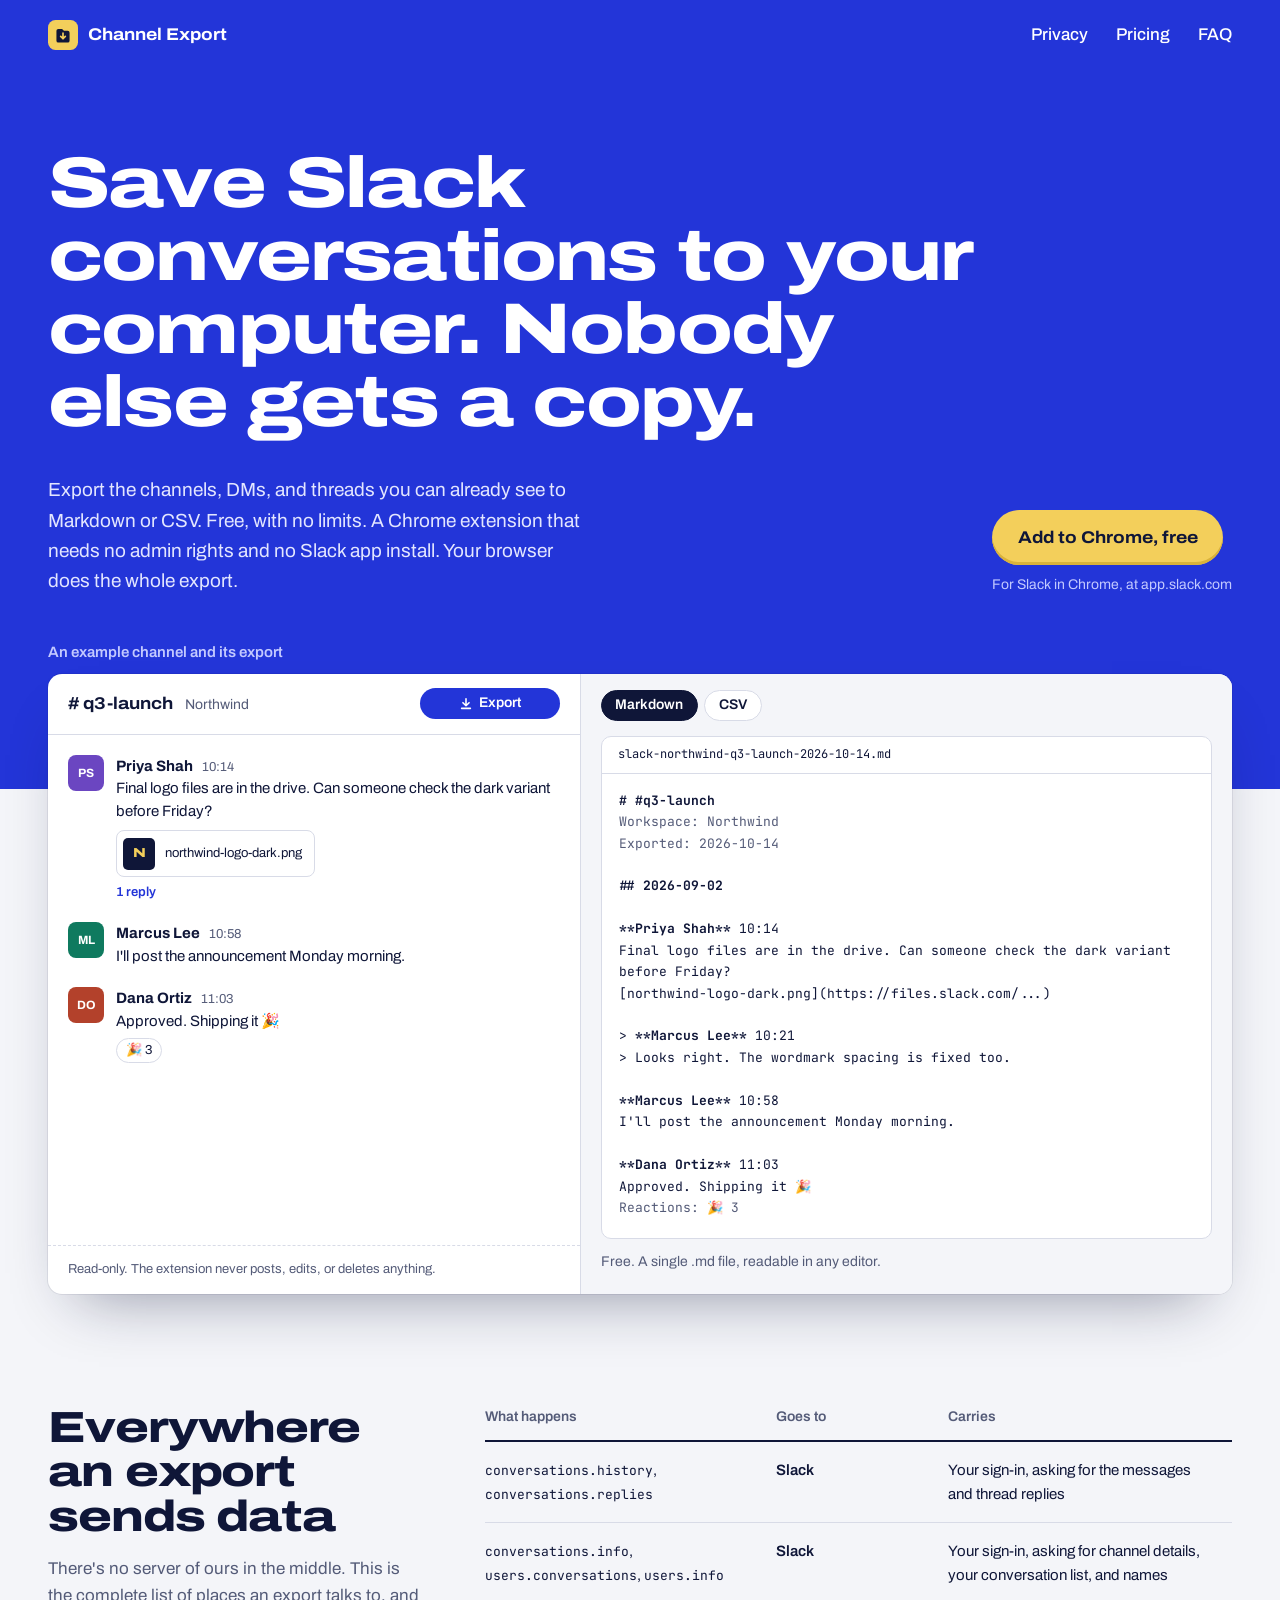
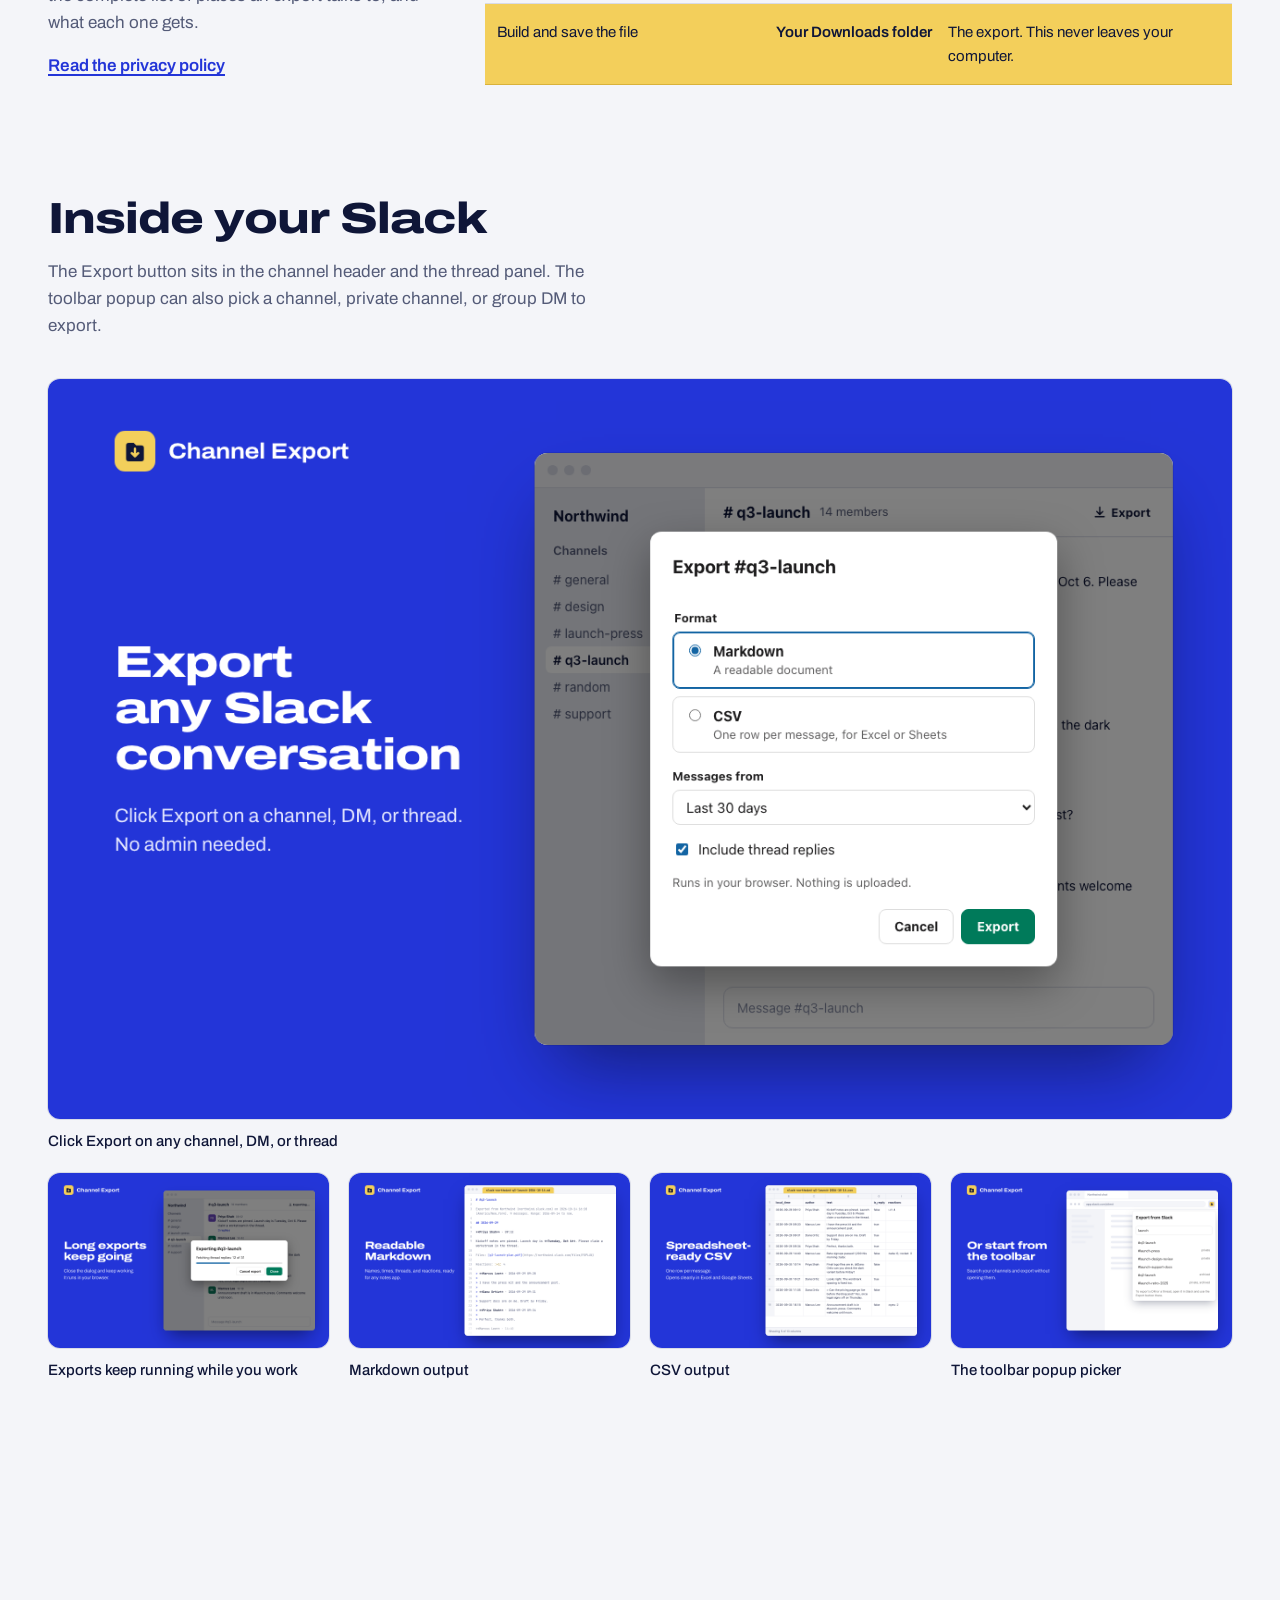
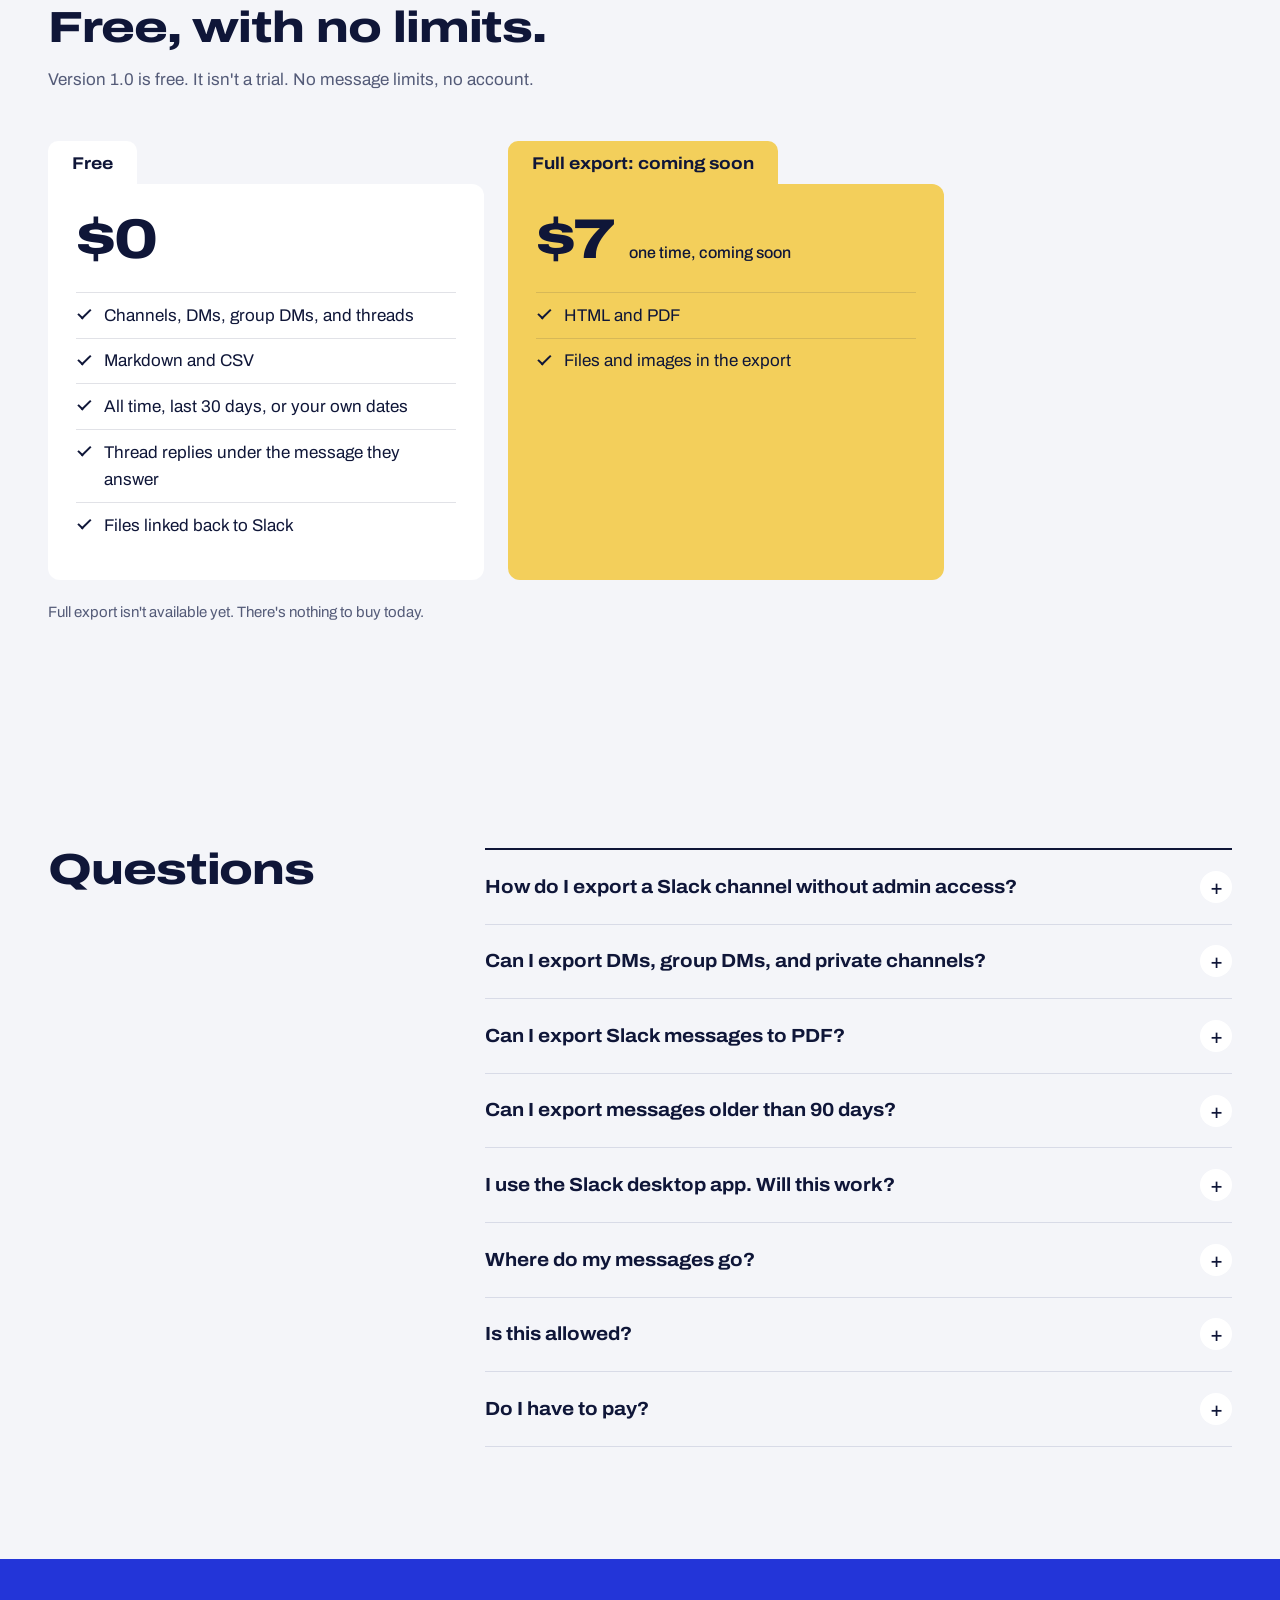
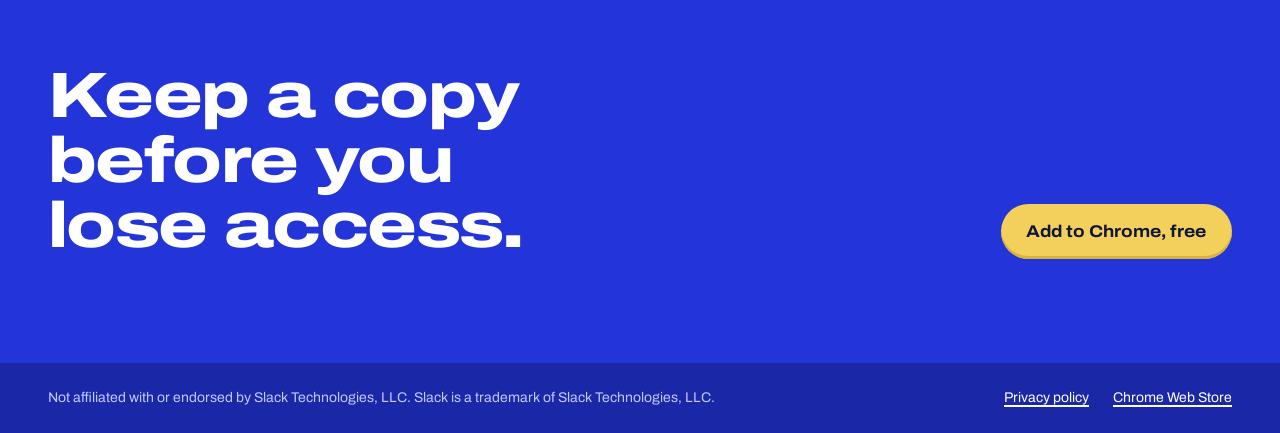
==== index.html @ 24db38db "site: point install links at the live Chrome Web Store listing" ====
<!doctype html>
<html lang="en">
<head>
  <meta charset="utf-8">
  <meta name="viewport" content="width=device-width, initial-scale=1">
  <title>Channel Export: export Slack channels, DMs, and threads without admin access</title>
  <meta name="description" content="Export any Slack channel, DM, or thread you can already see to Markdown or CSV. A free Chrome extension that needs no admin rights and never sends your messages to a server.">
  <link rel="canonical" href="https://channelexport.app/">
  <meta name="referrer" content="strict-origin-when-cross-origin">
  <meta name="theme-color" content="#2335d8">
  <meta property="og:type" content="website">
  <meta property="og:site_name" content="Channel Export">
  <meta property="og:url" content="https://channelexport.app/">
  <meta property="og:title" content="Channel Export: save Slack conversations to your computer">
  <meta property="og:description" content="Export Slack channels, DMs, and threads to Markdown or CSV. No admin rights. Nobody else gets a copy.">
  <meta property="og:image" content="https://channelexport.app/og.png">
  <meta property="og:image:width" content="1200">
  <meta property="og:image:height" content="630">
  <meta property="og:image:alt" content="Channel Export: save Slack conversations to your computer. Nobody else gets a copy.">
  <meta property="og:locale" content="en_US">
  <meta name="twitter:card" content="summary_large_image">
  <link rel="icon" href="favicon.svg" type="image/svg+xml">
  <link rel="icon" href="favicon-48.png" type="image/png" sizes="48x48">
  <link rel="apple-touch-icon" href="apple-touch-icon.png">
  <link rel="manifest" href="site.webmanifest">
  <link rel="preload" href="assets/fonts/archivo.woff2" as="font" type="font/woff2" crossorigin>
  <link rel="stylesheet" href="styles.css">
  <script>document.documentElement.classList.add("js")</script>
  <script src="demo.js" defer></script>
  <script type="application/ld+json">
{
  "@context": "https://schema.org",
  "@graph": [
    {
      "@type": "WebSite",
      "@id": "https://channelexport.app/#website",
      "url": "https://channelexport.app/",
      "name": "Channel Export",
      "inLanguage": "en"
    },
    {
      "@type": "SoftwareApplication",
      "@id": "https://channelexport.app/#app",
      "name": "Channel Export",
      "url": "https://channelexport.app/",
      "description": "A free Chrome extension that exports any Slack channel, DM, group DM, or thread you can already see to Markdown or CSV, without admin rights. Messages never leave your browser.",
      "applicationCategory": "BrowserApplication",
      "applicationSubCategory": "Productivity",
      "operatingSystem": "Chrome",
      "installUrl": "https://chromewebstore.google.com/detail/channel-export-export-sla/dddkefnkidamdnikccdjfgmoeegpmkih",
      "sameAs": [
        "https://chromewebstore.google.com/detail/channel-export-export-sla/dddkefnkidamdnikccdjfgmoeegpmkih"
      ],
      "featureList": [
        "Export Slack channels, DMs, group DMs, and threads",
        "Markdown and CSV export, free with no limits",
        "Choose a date range and whether to include thread replies",
        "Read-only",
        "No admin rights required",
        "Runs entirely in your browser"
      ],
      "offers": [
        {
          "@type": "Offer",
          "name": "Free",
          "price": "0",
          "priceCurrency": "USD"
        }
      ]
    },
    {
      "@type": "FAQPage",
      "@id": "https://channelexport.app/#faq",
      "mainEntity": [
        {
          "@type": "Question",
          "name": "How do I export a Slack channel without admin access?",
          "acceptedAnswer": {
            "@type": "Answer",
            "text": "Slack's built-in export is only for workspace owners and admins. Channel Export works for regular members instead. Add the extension to Chrome, open the channel at app.slack.com, and click Export in the channel header. Pick a format and date range, and the file saves to your computer."
          }
        },
        {
          "@type": "Question",
          "name": "Can I export DMs, group DMs, and private channels?",
          "acceptedAnswer": {
            "@type": "Answer",
            "text": "Yes. If you can open a conversation in Slack, you can export it. That includes direct messages, group DMs, private channels you're a member of, and single threads. Export a direct message with the Export button in the conversation itself. Channels, private channels, and group DMs can also be picked from the extension popup."
          }
        },
        {
          "@type": "Question",
          "name": "Can I export Slack messages to PDF?",
          "acceptedAnswer": {
            "@type": "Answer",
            "text": "Not yet. Version 1.0 exports Markdown and CSV, free for any conversation, with no limits. HTML and PDF are coming later, as part of Full export."
          }
        },
        {
          "@type": "Question",
          "name": "Can I export messages older than 90 days?",
          "acceptedAnswer": {
            "@type": "Answer",
            "text": "You get the same history Slack shows you. On paid Slack plans that's usually everything. On free Slack plans, Slack only shows the last 90 days, so the extension can't reach older messages either."
          }
        },
        {
          "@type": "Question",
          "name": "I use the Slack desktop app. Will this work?",
          "acceptedAnswer": {
            "@type": "Answer",
            "text": "Not inside the desktop app, because browser extensions only run in a web browser. You don't have to switch for good, though. Open app.slack.com in Chrome, sign in to the same workspace, and export from there. The desktop app keeps working as normal."
          }
        },
        {
          "@type": "Question",
          "name": "Where do my messages go?",
          "acceptedAnswer": {
            "@type": "Answer",
            "text": "Only to your computer. The extension asks Slack for the messages through your own browser session, builds the file in your browser, and saves it to your Downloads folder. We have no server that receives message content. The extension collects no analytics or usage data. Your Slack sign-in token stays in memory-only session storage. The privacy policy has the details."
          }
        },
        {
          "@type": "Question",
          "name": "Is this allowed?",
          "acceptedAnswer": {
            "@type": "Answer",
            "text": "The extension only reads conversations you can already open in Slack. It uses your normal sign-in, doesn't get around any permission, and never posts, edits, or deletes anything. It saves what you could otherwise copy by hand. Your workspace may still have rules about keeping copies of messages, especially at work. Check your employer's or client's policy before you export, particularly for conversations that include other people. This extension is not made by, affiliated with, or endorsed by Slack Technologies, LLC."
          }
        },
        {
          "@type": "Question",
          "name": "Do I have to pay?",
          "acceptedAnswer": {
            "@type": "Answer",
            "text": "No. Version 1.0 is free, with no limits. A paid Full export with HTML, PDF, and files and images is coming later. It will be a single $7 payment, not a subscription."
          }
        }
      ]
    }
  ]
}
  </script>
</head>
<body>
  <a class="skip" href="#main">Skip to content</a>

  <header class="site-header">
      <div class="wrap">
        <a class="brand" href="./">
          <img src="favicon.svg" width="30" height="30" alt="">
          Channel Export
        </a>
        <nav class="site-nav" aria-label="Main">
          <a class="nav-optional" href="privacy">Privacy</a>
          <a href="#pricing">Pricing</a>
          <a href="#faq">FAQ</a>
        </nav>
      </div>
    </header>

    <main id="main">
      <section class="hero">
        <div class="wrap">
          <h1>Save Slack conversations to your computer. Nobody else gets a copy.</h1>
          <div class="hero-row">
            <p class="lede">
              Export the channels, DMs, and threads you can already see to Markdown or CSV. Free, with no limits.
              A Chrome extension that needs no admin rights and no Slack app install. Your browser does the whole export.
            </p>
            <div class="hero-actions">
              <a class="button button-manila" href="https://chromewebstore.google.com/detail/channel-export-export-sla/dddkefnkidamdnikccdjfgmoeegpmkih" data-cws-link>Add to Chrome, free</a>
              <span class="hero-note">For Slack in Chrome, at app.slack.com</span>
            </div>
          </div>
        </div>
      </section>

      <section class="demo-section" aria-labelledby="demo-title">
        <div class="wrap">
          <h2 id="demo-title" class="demo-label">An example channel and its export</h2>
          <div class="demo" data-demo>
            <div class="chat">
              <div class="chat-head">
                <div>
                  <span class="chat-channel"># q3-launch</span>
                  <span class="chat-workspace">Northwind</span>
                </div>
                <button class="export-btn" type="button" data-export>
                  <svg width="14" height="14" viewBox="0 0 16 16" aria-hidden="true"><path d="M8 2v8m-3.5-3.5L8 10l3.5-3.5M3 13h10" fill="none" stroke="currentColor" stroke-width="1.8" stroke-linecap="round" stroke-linejoin="round"/></svg>
                  <span data-export-label>Export</span>
                </button>
              </div>
              <ol class="chat-log">
                <li class="msg">
                  <span class="avatar" style="--c:#6b46c1">PS</span>
                  <div>
                    <p class="msg-meta"><b>Priya Shah</b> <time>10:14</time></p>
                    <p>Final logo files are in the drive. Can someone check the dark variant before Friday?</p>
                    <span class="attachment">
                      <span class="thumb" aria-hidden="true">N</span>
                      northwind-logo-dark.png
                    </span>
                    <p class="thread-link">1 reply</p>
                  </div>
                </li>
                <li class="msg">
                  <span class="avatar" style="--c:#0f7a5f">ML</span>
                  <div>
                    <p class="msg-meta"><b>Marcus Lee</b> <time>10:58</time></p>
                    <p>I'll post the announcement Monday morning.</p>
                  </div>
                </li>
                <li class="msg">
                  <span class="avatar" style="--c:#b3412b">DO</span>
                  <div>
                    <p class="msg-meta"><b>Dana Ortiz</b> <time>11:03</time></p>
                    <p>Approved. Shipping it 🎉</p>
                    <span class="reaction">🎉 3</span>
                  </div>
                </li>
              </ol>
              <p class="chat-foot">Read-only. The extension never posts, edits, or deletes anything.</p>
            </div>

            <div class="output">
              <div class="formats" role="group" aria-label="Export format">
                <button type="button" data-format="md" aria-pressed="true">Markdown</button>
                <button type="button" data-format="csv" aria-pressed="false">CSV</button>
              </div>
              <div class="file" data-file>
                <div class="file-tab">
                  <span class="file-name" data-file-name aria-live="polite">slack-northwind-q3-launch-2026-10-14.md</span>
                  <span class="progress" data-progress aria-hidden="true"></span>
                </div>
                <div class="file-body" data-file-body tabindex="0" role="region" aria-label="Export preview">
<pre class="as-text"><b># #q3-launch</b>
<i>Workspace: Northwind</i>
<i>Exported: 2026-10-14</i>

<b>## 2026-09-02</b>

<b>**Priya Shah**</b> 10:14
Final logo files are in the drive. Can someone check the dark variant before Friday?
[northwind-logo-dark.png](https://files.slack.com/...)

&gt; <b>**Marcus Lee**</b> 10:21
&gt; Looks right. The wordmark spacing is fixed too.

<b>**Marcus Lee**</b> 10:58
I'll post the announcement Monday morning.

<b>**Dana Ortiz**</b> 11:03
Approved. Shipping it 🎉
<i>Reactions: 🎉 3</i></pre>
                </div>
              </div>
              <p class="output-note" data-note>Free. A single .md file, readable in any editor.</p>
            </div>
          </div>
        </div>
      </section>

      <section class="section" id="privacy" aria-labelledby="privacy-title">
        <div class="wrap split">
          <div class="split-head">
            <h2 id="privacy-title">Everywhere an export sends data</h2>
            <p>
              There's no server of ours in the middle. This is the complete list of places an export talks to, and what each one gets.
            </p>
            <p><a href="privacy">Read the privacy policy</a></p>
          </div>
          <div class="log-wrap">
            <table class="log">
              <thead class="log-head">
                <tr>
                  <th scope="col">What happens</th>
                  <th scope="col">Goes to</th>
                  <th scope="col">Carries</th>
                </tr>
              </thead>
              <tbody>
                <tr>
                  <td><code>conversations.history</code>, <code>conversations.replies</code></td>
                  <td>Slack</td>
                  <td>Your sign-in, asking for the messages and thread replies</td>
                </tr>
                <tr>
                  <td><code>conversations.info</code>, <code>users.conversations</code>, <code>users.info</code></td>
                  <td>Slack</td>
                  <td>Your sign-in, asking for channel details, your conversation list, and names</td>
                </tr>
                <tr class="log-local">
                  <td>Build and save the file</td>
                  <td>Your Downloads folder</td>
                  <td>The export. This never leaves your computer.</td>
                </tr>
              </tbody>
            </table>
          </div>
        </div>
      </section>

      <section class="section section-tight" aria-labelledby="shots-title">
        <div class="wrap">
          <h2 id="shots-title">Inside your Slack</h2>
          <p class="section-lede">The Export button sits in the channel header and the thread panel. The toolbar popup can also pick a channel, private channel, or group DM to export.</p>
          <div class="shots">
            <figure class="shot shot-main">
              <div class="shot-frame"><img src="assets/screenshots/01-dialog.png" alt="The Export dialog: Markdown or CSV, a date range, and thread replies" width="1280" height="800" loading="lazy"></div>
              <figcaption>Click Export on any channel, DM, or thread</figcaption>
            </figure>
            <figure class="shot">
              <div class="shot-frame"><img src="assets/screenshots/02-progress.png" alt="Export progress: fetching thread replies, 12 of 31" width="1280" height="800" loading="lazy"></div>
              <figcaption>Exports keep running while you work</figcaption>
            </figure>
            <figure class="shot">
              <div class="shot-frame"><img src="assets/screenshots/03-markdown.png" alt="A Markdown export with names, times, thread replies, and reactions" width="1280" height="800" loading="lazy"></div>
              <figcaption>Markdown output</figcaption>
            </figure>
            <figure class="shot">
              <div class="shot-frame"><img src="assets/screenshots/04-csv.png" alt="A CSV export opened as a spreadsheet, one row per message" width="1280" height="800" loading="lazy"></div>
              <figcaption>CSV output</figcaption>
            </figure>
            <figure class="shot">
              <div class="shot-frame"><img src="assets/screenshots/05-popup.png" alt="The toolbar popup searching channels to export" width="1280" height="800" loading="lazy"></div>
              <figcaption>The toolbar popup picker</figcaption>
            </figure>
          </div>
        </div>
      </section>

      <section class="section" id="pricing" aria-labelledby="pricing-title">
        <div class="wrap">
          <h2 id="pricing-title">Free, with no limits.</h2>
          <p class="section-lede">Version 1.0 is free. It isn't a trial. No message limits, no account.</p>

          <div class="folders">
            <div class="folder">
              <div class="folder-tab">Free</div>
              <div class="folder-body">
                <p class="price">$0</p>
                <ul class="ticks">
                  <li>Channels, DMs, group DMs, and threads</li>
                  <li>Markdown and CSV</li>
                  <li>All time, last 30 days, or your own dates</li>
                  <li>Thread replies under the message they answer</li>
                  <li>Files linked back to Slack</li>
                </ul>
              </div>
            </div>
            <div class="folder folder-paid">
              <div class="folder-tab">Full export: coming soon</div>
              <div class="folder-body">
                <p class="price">$7 <span>one time, coming soon</span></p>
                <ul class="ticks">
                  <li>HTML and PDF</li>
                  <li>Files and images in the export</li>
                </ul>
              </div>
            </div>
          </div>
          <p class="fine">Full export isn't available yet. There's nothing to buy today.</p>
        </div>
      </section>

      <section class="section" id="faq" aria-labelledby="faq-title">
        <div class="wrap split">
          <div class="split-head">
            <h2 id="faq-title">Questions</h2>
          </div>
          <div class="faq">
            <details>
              <summary>How do I export a Slack channel without admin access?</summary>
              <div class="answer">
                <p>Slack's built-in export is only for workspace owners and admins. Channel Export works for regular members instead.</p>
                <p>Add the extension to Chrome, open the channel at app.slack.com, and click Export in the channel header. Pick a format and date range, and the file saves to your computer.</p>
              </div>
            </details>

            <details>
              <summary>Can I export DMs, group DMs, and private channels?</summary>
              <div class="answer">
                <p>Yes. If you can open a conversation in Slack, you can export it. That includes direct messages, group DMs, private channels you're a member of, and single threads.</p>
                <p>Export a direct message with the Export button in the conversation itself. Channels, private channels, and group DMs can also be picked from the extension popup.</p>
              </div>
            </details>

            <details>
              <summary>Can I export Slack messages to PDF?</summary>
              <div class="answer">
                <p>Not yet. Version 1.0 exports Markdown and CSV, free for any conversation, with no limits.</p>
                <p>HTML and PDF are coming later, as part of Full export.</p>
              </div>
            </details>

            <details>
              <summary>Can I export messages older than 90 days?</summary>
              <div class="answer">
                <p>You get the same history Slack shows you. On paid Slack plans that's usually everything. On free Slack plans, Slack only shows the last 90 days, so the extension can't reach older messages either.</p>
              </div>
            </details>

            <details>
              <summary>I use the Slack desktop app. Will this work?</summary>
              <div class="answer">
                <p>Not inside the desktop app, because browser extensions only run in a web browser. You don't have to switch for good, though.</p>
                <p>Open <a href="https://app.slack.com">app.slack.com</a> in Chrome, sign in to the same workspace, and export from there. The desktop app keeps working as normal.</p>
              </div>
            </details>

            <details>
              <summary>Where do my messages go?</summary>
              <div class="answer">
                <p>Only to your computer. The extension asks Slack for the messages through your own browser session, builds the file in your browser, and saves it to your Downloads folder. We have no server that receives message content.</p>
                <p>The extension collects no analytics or usage data. Your Slack sign-in token stays in memory-only session storage. The <a href="privacy">privacy policy</a> has the details.</p>
              </div>
            </details>

            <details>
              <summary>Is this allowed?</summary>
              <div class="answer">
                <p>The extension only reads conversations you can already open in Slack. It uses your normal sign-in, doesn't get around any permission, and never posts, edits, or deletes anything. It saves what you could otherwise copy by hand.</p>
                <p>Your workspace may still have rules about keeping copies of messages, especially at work. Check your employer's or client's policy before you export, particularly for conversations that include other people.</p>
                <p>This extension is not made by, affiliated with, or endorsed by Slack Technologies, LLC.</p>
              </div>
            </details>

            <details>
              <summary>Do I have to pay?</summary>
              <div class="answer">
                <p>No. Version 1.0 is free, with no limits. A paid Full export with HTML, PDF, and files and images is coming later. It will be a single $7 payment, not a subscription.</p>
              </div>
            </details>
          </div>
        </div>
      </section>

      <section class="closing" id="install" aria-labelledby="install-title">
        <div class="wrap">
          <h2 id="install-title">Keep a copy before you lose access.</h2>
          <a class="button button-manila" href="https://chromewebstore.google.com/detail/channel-export-export-sla/dddkefnkidamdnikccdjfgmoeegpmkih" data-cws-link>Add to Chrome, free</a>
        </div>
      </section>
    </main>

  <footer class="site-footer">
    <div class="wrap">
      <p>Not affiliated with or endorsed by Slack Technologies, LLC. Slack is a trademark of Slack Technologies, LLC.</p>
      <nav aria-label="Footer">
        <a href="privacy">Privacy policy</a>
        <a href="https://chromewebstore.google.com/detail/channel-export-export-sla/dddkefnkidamdnikccdjfgmoeegpmkih" data-cws-link>Chrome Web Store</a>
      </nav>
    </div>
  </footer>
</body>
</html>
---- styles.css ----
@font-face {
  font-family: "Archivo";
  src: url("assets/fonts/archivo.woff2") format("woff2");
  font-weight: 100 900;
  font-stretch: 62% 125%;
  font-display: swap;
}

@font-face {
  font-family: "JetBrains Mono";
  src: url("assets/fonts/jetbrains-mono-400.woff2") format("woff2");
  font-weight: 400;
  font-display: swap;
}

@font-face {
  font-family: "JetBrains Mono";
  src: url("assets/fonts/jetbrains-mono-700.woff2") format("woff2");
  font-weight: 700;
  font-display: swap;
}

:root {
  --cobalt: #2335d8;
  --cobalt-deep: #1a27a6;
  --ink: #0f1638;
  --paper: #f4f5f9;
  --white: #ffffff;
  --manila: #f3cf5b;
  --manila-edge: #d9b23b;
  --line: #d8dbe7;
  --muted: #545b78;

  --sans: "Archivo", system-ui, -apple-system, "Segoe UI", sans-serif;
  --mono: "JetBrains Mono", ui-monospace, "SF Mono", Menlo, monospace;

  --page: 74rem;
}

*,
*::before,
*::after {
  box-sizing: border-box;
}

html {
  -webkit-text-size-adjust: 100%;
}

body {
  margin: 0;
  background: var(--paper);
  color: var(--ink);
  font: 400 1.0625rem/1.6 var(--sans);
  font-stretch: 100%;
}

h1,
h2,
h3 {
  margin: 0;
  font-stretch: 125%;
  font-weight: 800;
  line-height: 1.02;
  letter-spacing: -0.025em;
  text-wrap: balance;
  overflow-wrap: break-word;
}

h1 {
  font-size: clamp(2rem, 5.6vw, 4.75rem);
}

h2 {
  font-size: clamp(1.875rem, 3.4vw, 2.75rem);
}

p {
  margin: 0;
}

a {
  color: var(--cobalt);
  text-decoration-thickness: 1.5px;
  text-underline-offset: 0.2em;
}

a:hover {
  color: var(--cobalt-deep);
  text-decoration-thickness: 2.5px;
}

:focus-visible {
  outline: 3px solid var(--cobalt);
  outline-offset: 3px;
  border-radius: 3px;
}

.wrap {
  width: min(100% - 2.5rem, var(--page));
  margin-inline: auto;
}

.visually-hidden {
  position: absolute;
  width: 1px;
  height: 1px;
  overflow: hidden;
  clip-path: inset(50%);
  white-space: nowrap;
}

.skip {
  position: absolute;
  left: 1rem;
  top: -4rem;
  z-index: 10;
  padding: 0.5rem 0.875rem;
  background: var(--manila);
  color: var(--ink);
}

.skip:focus {
  top: 1rem;
}

/* Blue zone: header, hero, top half of the demo */

.site-header,
.hero {
  background: var(--cobalt);
  color: var(--white);
}

.site-header :focus-visible,
.hero :focus-visible,
.closing :focus-visible {
  outline-color: var(--manila);
}

.site-header {
  padding-block: 1.25rem;
}

.site-header .wrap {
  display: flex;
  align-items: center;
  justify-content: space-between;
  gap: 1rem;
}

.brand {
  display: inline-flex;
  align-items: center;
  gap: 0.65rem;
  color: inherit;
  font-weight: 700;
  font-stretch: 112%;
  text-decoration: none;
}

.brand:hover {
  color: inherit;
}

.site-nav {
  display: flex;
  gap: 1.75rem;
}

.site-nav a {
  color: inherit;
  text-decoration: none;
  font-weight: 500;
}

.site-nav a:hover,
.site-nav a[aria-current="page"] {
  color: inherit;
  text-decoration: underline;
  text-decoration-color: var(--manila);
  text-decoration-thickness: 2.5px;
}

.hero {
  padding-block: clamp(2.5rem, 6vw, 5rem) clamp(9rem, 16vw, 12rem);
}

.hero h1 {
  max-width: 17ch;
}

.hero-row {
  display: flex;
  flex-wrap: wrap;
  align-items: flex-end;
  justify-content: space-between;
  gap: 1.75rem 3rem;
  margin-top: 2.25rem;
}

.lede {
  max-width: 34rem;
  font-size: 1.1875rem;
  color: #e3e6ff;
}

.hero-actions {
  display: flex;
  flex-direction: column;
  align-items: flex-start;
  gap: 0.6rem;
}

.hero-note {
  font-size: 0.875rem;
  color: #c3c9ff;
}

/* Buttons */

.button {
  display: inline-flex;
  align-items: center;
  min-height: 3.25rem;
  padding: 0.85rem 1.6rem;
  border-radius: 999px;
  font-weight: 700;
  font-stretch: 112%;
  text-decoration: none;
  transition: background-color 120ms ease, transform 120ms ease;
}

.button:active {
  transform: translateY(1px);
}

.button-manila {
  background: var(--manila);
  color: var(--ink);
  box-shadow: inset 0 -3px 0 var(--manila-edge);
}

.button-manila:hover {
  background: #f7da7c;
  color: var(--ink);
  text-decoration: none;
}

/* Demo */

.demo-label {
  margin-bottom: 0.85rem;
  color: #c3c9ff;
  font-size: 0.9375rem;
  font-weight: 600;
  font-stretch: 100%;
  letter-spacing: 0;
}

html:not(.js) .formats,
html:not(.js) .export-btn {
  visibility: hidden;
}

.demo-section {
  margin-top: clamp(-9rem, -14vw, -7rem);
}

.demo {
  display: grid;
  grid-template-columns: minmax(0, 0.9fr) minmax(0, 1.1fr);
  background: var(--white);
  border-radius: 14px;
  box-shadow: 0 30px 60px -30px rgb(15 22 56 / 0.45), 0 0 0 1px rgb(15 22 56 / 0.08);
  overflow: hidden;
}

.chat {
  display: flex;
  flex-direction: column;
  border-right: 1px solid var(--line);
  min-width: 0;
}

.chat-foot {
  margin-top: auto;
  padding: 0.85rem 1.25rem;
  border-top: 1px dashed var(--line);
  font-size: 0.8125rem;
  color: var(--muted);
}

.chat-head {
  display: flex;
  align-items: center;
  justify-content: space-between;
  gap: 1rem;
  padding: 0.9rem 1.25rem;
  border-bottom: 1px solid var(--line);
}

.chat-channel {
  font-weight: 700;
  font-stretch: 112%;
}

.chat-workspace {
  margin-left: 0.5rem;
  font-size: 0.875rem;
  color: var(--muted);
}

.export-btn {
  display: inline-flex;
  align-items: center;
  gap: 0.4rem;
  min-width: 8.75rem;
  justify-content: center;
  padding: 0.45rem 0.9rem;
  border: 0;
  border-radius: 999px;
  background: var(--cobalt);
  color: var(--white);
  font: 600 0.875rem/1.2 var(--sans);
  font-variant-numeric: tabular-nums;
  cursor: pointer;
}

.export-btn:hover {
  background: var(--cobalt-deep);
}

.export-btn[aria-busy="true"] {
  cursor: progress;
}

.chat-log {
  list-style: none;
  margin: 0;
  padding: 1.25rem;
  display: grid;
  gap: 1.25rem;
  font-size: 0.9375rem;
  line-height: 1.5;
}

.msg {
  display: grid;
  grid-template-columns: 2.25rem minmax(0, 1fr);
  gap: 0.75rem;
}

.avatar {
  display: grid;
  place-items: center;
  width: 2.25rem;
  height: 2.25rem;
  border-radius: 8px;
  background: var(--c);
  color: var(--white);
  font-size: 0.75rem;
  font-weight: 700;
}

.msg-meta time {
  margin-left: 0.35rem;
  font-size: 0.8125rem;
  color: var(--muted);
}

.attachment {
  display: inline-flex;
  align-items: center;
  gap: 0.6rem;
  margin-top: 0.5rem;
  padding: 0.4rem 0.75rem 0.4rem 0.4rem;
  border: 1px solid var(--line);
  border-radius: 8px;
  font-size: 0.8125rem;
}

.thumb {
  display: grid;
  place-items: center;
  width: 2rem;
  height: 2rem;
  border-radius: 5px;
  background: var(--ink);
  color: var(--manila);
  font-weight: 800;
  font-stretch: 125%;
}

.thread-link {
  margin-top: 0.35rem;
  font-size: 0.8125rem;
  font-weight: 600;
  color: var(--cobalt);
}

.reaction {
  display: inline-block;
  margin-top: 0.4rem;
  padding: 0.1rem 0.55rem;
  border: 1px solid var(--line);
  border-radius: 999px;
  font-size: 0.8125rem;
}

.output {
  display: flex;
  flex-direction: column;
  min-width: 0;
  background: var(--paper);
  padding: 1rem 1.25rem 1.25rem;
}

.formats {
  display: flex;
  flex-wrap: wrap;
  gap: 0.4rem;
}

.formats button {
  display: inline-flex;
  align-items: center;
  gap: 0.4rem;
  padding: 0.4rem 0.85rem;
  border: 1px solid var(--line);
  border-radius: 999px;
  background: var(--white);
  color: var(--ink);
  font: 600 0.875rem/1.2 var(--sans);
  cursor: pointer;
}

.formats button:hover {
  border-color: var(--ink);
}

.formats button[aria-pressed="true"] {
  background: var(--ink);
  border-color: var(--ink);
  color: var(--white);
}

.paid-chip {
  padding: 0.05rem 0.4rem;
  border-radius: 999px;
  background: var(--manila);
  color: var(--ink);
  font-size: 0.6875rem;
  font-weight: 700;
}

.file {
  flex: 1;
  display: flex;
  flex-direction: column;
  margin-top: 0.9rem;
  height: 27rem;
  background: var(--white);
  border: 1px solid var(--line);
  border-radius: 10px;
  overflow: hidden;
}

.file-tab {
  position: relative;
  padding: 0.6rem 1rem;
  border-bottom: 1px solid var(--line);
  font: 0.75rem/1.4 var(--mono);
  color: var(--muted);
  overflow: hidden;
  text-overflow: ellipsis;
  white-space: nowrap;
}

.file-name {
  color: var(--ink);
}

.progress {
  position: absolute;
  left: 0;
  bottom: -1px;
  height: 3px;
  width: calc(var(--p, 0) * 100%);
  background: var(--cobalt);
}

.file-body {
  flex: 1;
  overflow: auto;
  transition: opacity 160ms ease;
}

.file-body:focus-visible {
  outline-offset: -3px;
}

.file.is-busy .file-body {
  opacity: 0.25;
}

.as-text {
  margin: 0;
  padding: 1rem 1.1rem 1.25rem;
  font: 0.8125rem/1.65 var(--mono);
  white-space: pre-wrap;
  overflow-wrap: anywhere;
}

.as-text b {
  font-weight: 700;
}

.as-text i {
  font-style: normal;
  color: var(--muted);
}

.as-text.is-csv {
  white-space: pre;
  overflow-wrap: normal;
}

.output-note {
  margin-top: 0.75rem;
  font-size: 0.875rem;
  color: var(--muted);
}

/* HTML export preview */

.as-html {
  padding: 1.1rem 1.25rem 1.5rem;
  font-size: 0.875rem;
  line-height: 1.5;
}

.as-html header {
  padding-bottom: 0.75rem;
  margin-bottom: 1rem;
  border-bottom: 1px solid var(--line);
}

.as-html h3 {
  font-size: 1.25rem;
}

.as-html header p {
  color: var(--muted);
  font-size: 0.8125rem;
  margin-top: 0.25rem;
}

.as-html .day {
  margin: 0 0 0.75rem;
  font-size: 0.75rem;
  font-weight: 700;
  color: var(--muted);
}

.as-html .msg + .msg {
  margin-top: 0.9rem;
}

.as-html .avatar {
  width: 2rem;
  height: 2rem;
}

.as-html .msg {
  grid-template-columns: 2rem minmax(0, 1fr);
}

.as-html .image {
  display: grid;
  place-items: center;
  width: 11rem;
  aspect-ratio: 16 / 10;
  margin-top: 0.5rem;
  border-radius: 8px;
  background: var(--ink);
  color: var(--manila);
  font-size: 2.5rem;
  font-weight: 800;
  font-stretch: 125%;
}

.as-html .reply {
  margin-top: 0.6rem;
  padding-left: 0.85rem;
  border-left: 2px solid var(--line);
}

/* PDF export preview */

.as-pdf {
  padding: 1.25rem;
  background: #e6e8f0;
  min-height: 100%;
}

.page {
  max-width: 26rem;
  margin-inline: auto;
  padding: 1.75rem 1.75rem 1.25rem;
  background: var(--white);
  box-shadow: 0 6px 18px -8px rgb(15 22 56 / 0.35);
  font-size: 0.75rem;
  line-height: 1.5;
}

.page h3 {
  font-size: 1rem;
}

.page .page-meta {
  margin: 0.2rem 0 1rem;
  color: var(--muted);
  font-size: 0.6875rem;
}

.page .entry + .entry {
  margin-top: 0.7rem;
}

.page .image {
  width: 7.5rem;
  aspect-ratio: 16 / 10;
  margin-top: 0.4rem;
  display: grid;
  place-items: center;
  background: var(--ink);
  color: var(--manila);
  font-size: 1.5rem;
  font-weight: 800;
}

.page .reply {
  margin-top: 0.4rem;
  padding-left: 0.7rem;
  border-left: 2px solid var(--line);
}

.page-foot {
  margin-top: 1.25rem;
  padding-top: 0.5rem;
  border-top: 1px solid var(--line);
  color: var(--muted);
  font-size: 0.625rem;
  text-align: right;
}

/* Sections */

.section {
  padding-block: clamp(4rem, 9vw, 7rem);
}

.section-tight {
  padding-top: 0;
}

.section-lede {
  max-width: 36rem;
  margin-top: 1rem;
  color: var(--muted);
}

.split {
  display: grid;
  grid-template-columns: minmax(0, 1fr) minmax(0, 2fr);
  gap: 2.5rem 4rem;
  align-items: start;
}

.split-head p {
  margin-top: 1rem;
  color: var(--muted);
}

.split-head p a {
  font-weight: 600;
}

/* Request log */

.log-wrap {
  overflow-x: auto;
}

.log {
  width: 100%;
  border-collapse: collapse;
  font-size: 0.9375rem;
}

.log th {
  padding: 0 1rem 0.75rem 0;
  text-align: left;
  font-weight: 600;
  font-size: 0.875rem;
  color: var(--muted);
  border-bottom: 2px solid var(--ink);
}

.log td {
  padding: 1rem 1rem 1rem 0;
  border-bottom: 1px solid var(--line);
  vertical-align: top;
}

.log td:nth-child(2) {
  white-space: nowrap;
  font-weight: 600;
}

.log code {
  font: 0.8125rem/1.4 var(--mono);
}

.log .log-local td {
  background: var(--manila);
  border-bottom-color: var(--manila-edge);
}

.log .log-local td:first-child {
  padding-left: 0.75rem;
}

/* Screenshots */

.shots {
  display: grid;
  grid-template-columns: repeat(4, minmax(0, 1fr));
  gap: 1.25rem;
  margin-top: 2.5rem;
}

.shot {
  margin: 0;
}

.shot-main {
  grid-column: 1 / -1;
}

.shot-frame {
  aspect-ratio: 1280 / 800;
  border-radius: 12px;
  overflow: hidden;
  background: var(--white);
  box-shadow: 0 0 0 1px var(--line);
}

.shot-frame img {
  display: block;
  width: 100%;
  height: 100%;
  object-fit: cover;
}

.shot-frame.is-placeholder {
  display: grid;
  place-items: center;
  padding: 1rem;
  background: #e8eaf6;
  box-shadow: inset 0 0 0 1.5px #b9bfe6;
  color: var(--muted);
  font-size: 0.875rem;
  text-align: center;
}

.shot figcaption {
  margin-top: 0.6rem;
  font-size: 0.9375rem;
  font-weight: 500;
}

/* Pricing folders */

.folders {
  display: grid;
  grid-template-columns: repeat(2, minmax(0, 1fr));
  gap: 1.5rem;
  margin-top: 3rem;
  max-width: 56rem;
}

.folder {
  display: flex;
  flex-direction: column;
  align-items: flex-start;
}

.folder-tab {
  display: inline-block;
  padding: 0.55rem 1.5rem 0.4rem;
  border-radius: 10px 10px 0 0;
  background: var(--white);
  font-weight: 700;
  font-stretch: 112%;
}

.folder-body {
  flex: 1;
  align-self: stretch;
  padding: 1.75rem 1.75rem 2rem;
  border-radius: 0 12px 12px 12px;
  background: var(--white);
}

.folder-paid .folder-tab,
.folder-paid .folder-body {
  background: var(--manila);
}

.price {
  font-size: 3.5rem;
  font-weight: 800;
  font-stretch: 125%;
  line-height: 1;
  letter-spacing: -0.03em;
}

.price span {
  font-size: 1rem;
  font-weight: 500;
  font-stretch: 100%;
  letter-spacing: 0;
}

.ticks {
  list-style: none;
  margin: 1.5rem 0 0;
  padding: 0;
}

.ticks li {
  position: relative;
  padding: 0.55rem 0 0.55rem 1.75rem;
  border-top: 1px solid rgb(15 22 56 / 0.12);
}

.ticks li::before {
  content: "";
  position: absolute;
  left: 0.15rem;
  top: 1rem;
  width: 0.8rem;
  height: 0.45rem;
  border-left: 2.5px solid currentColor;
  border-bottom: 2.5px solid currentColor;
  transform: rotate(-45deg);
}

.fine {
  margin-top: 1.25rem;
  max-width: 36rem;
  font-size: 0.9375rem;
  color: var(--muted);
}

/* FAQ */

.faq {
  border-top: 2px solid var(--ink);
}

.faq details {
  border-bottom: 1px solid var(--line);
}

.faq summary {
  display: flex;
  justify-content: space-between;
  align-items: center;
  gap: 1.5rem;
  padding-block: 1.3rem;
  cursor: pointer;
  list-style: none;
  font-size: 1.1875rem;
  font-weight: 700;
  font-stretch: 108%;
}

.faq summary::-webkit-details-marker {
  display: none;
}

.faq summary::after {
  content: "+";
  flex: none;
  display: grid;
  place-items: center;
  width: 2rem;
  height: 2rem;
  border-radius: 50%;
  background: var(--white);
  font-size: 1.25rem;
  font-weight: 500;
  line-height: 1;
  transition: transform 160ms ease;
}

.faq details[open] summary::after {
  transform: rotate(45deg);
  background: var(--manila);
}

.faq summary:hover::after {
  box-shadow: inset 0 0 0 1.5px var(--ink);
}

.answer {
  max-width: 38rem;
  padding-bottom: 1.5rem;
}

.answer p + p {
  margin-top: 0.75rem;
}

/* Closing + footer */

.closing {
  background: var(--cobalt);
  color: var(--white);
  padding-block: clamp(4rem, 9vw, 6.5rem);
}

.closing .wrap {
  display: flex;
  flex-wrap: wrap;
  align-items: flex-end;
  justify-content: space-between;
  gap: 2rem 3rem;
}

.closing h2 {
  max-width: 14ch;
  font-size: clamp(2.25rem, 5vw, 4rem);
}

.site-footer {
  background: var(--cobalt-deep);
  color: #c3c9ff;
  padding-block: 1.5rem;
  font-size: 0.875rem;
}

.site-footer .wrap {
  display: flex;
  flex-wrap: wrap;
  justify-content: space-between;
  gap: 0.75rem 2rem;
}

.site-footer nav {
  display: flex;
  gap: 1.5rem;
}

.site-footer a {
  color: var(--white);
}

.site-footer :focus-visible {
  outline-color: var(--manila);
}

/* Privacy policy */

.doc-hero {
  background: var(--cobalt);
  color: var(--white);
  padding-block: clamp(2rem, 5vw, 3.5rem) clamp(2.5rem, 6vw, 4rem);
}

.doc-hero .updated {
  margin-top: 0.85rem;
  color: #c3c9ff;
}

.doc {
  width: min(100% - 2.5rem, 44rem);
  margin-inline: auto;
  padding-block: clamp(2.5rem, 6vw, 4rem) 5rem;
}

.doc .summary {
  padding: 1.5rem 1.75rem;
  border-radius: 12px;
  background: var(--manila);
}

.doc .summary h2 {
  margin: 0;
  font-size: 1.25rem;
}

.doc .summary ul {
  margin: 0.75rem 0 0;
  padding-left: 1.25rem;
}

.doc h2 {
  margin: 3rem 0 0.85rem;
  font-size: 1.625rem;
}

.doc p + p,
.doc p + ul,
.doc ul + p {
  margin-top: 0.875rem;
}

.doc ul {
  padding-left: 1.25rem;
}

.doc li + li {
  margin-top: 0.45rem;
}

.doc code {
  font: 0.85em var(--mono);
  padding: 0.1em 0.35em;
  border-radius: 4px;
  background: var(--white);
  box-shadow: 0 0 0 1px var(--line);
}

/* Responsive */

@media (max-width: 62rem) {
  .demo {
    grid-template-columns: minmax(0, 1fr);
  }

  .chat {
    border-right: 0;
    border-bottom: 1px solid var(--line);
  }

  .split {
    grid-template-columns: minmax(0, 1fr);
  }

  .shots {
    grid-template-columns: repeat(2, minmax(0, 1fr));
  }
}

@media (max-width: 40rem) {
  body {
    font-size: 1rem;
  }

  .site-nav {
    gap: 1.1rem;
  }

  .site-nav .nav-optional {
    display: none;
  }

  .brand {
    font-size: 0.9375rem;
  }

  .folders,
  .shots {
    grid-template-columns: minmax(0, 1fr);
  }

  .file {
    height: 22rem;
  }

  .log thead {
    position: absolute;
    width: 1px;
    height: 1px;
    overflow: hidden;
    clip-path: inset(50%);
    white-space: nowrap;
  }

  .log tr {
    display: grid;
    gap: 0.2rem;
    padding: 0.9rem 0;
    border-bottom: 1px solid var(--line);
  }

  .log td {
    padding: 0;
    border: 0;
  }

  .log .log-local {
    padding-inline: 0.75rem;
    background: var(--manila);
  }

  .log .log-local td:first-child {
    padding-left: 0;
  }

  .log td:nth-child(2)::before {
    content: "To " / "";
    font-weight: 400;
  }
}

@media (prefers-reduced-motion: reduce) {
  *,
  *::before,
  *::after {
    transition-duration: 0.01ms !important;
  }
}
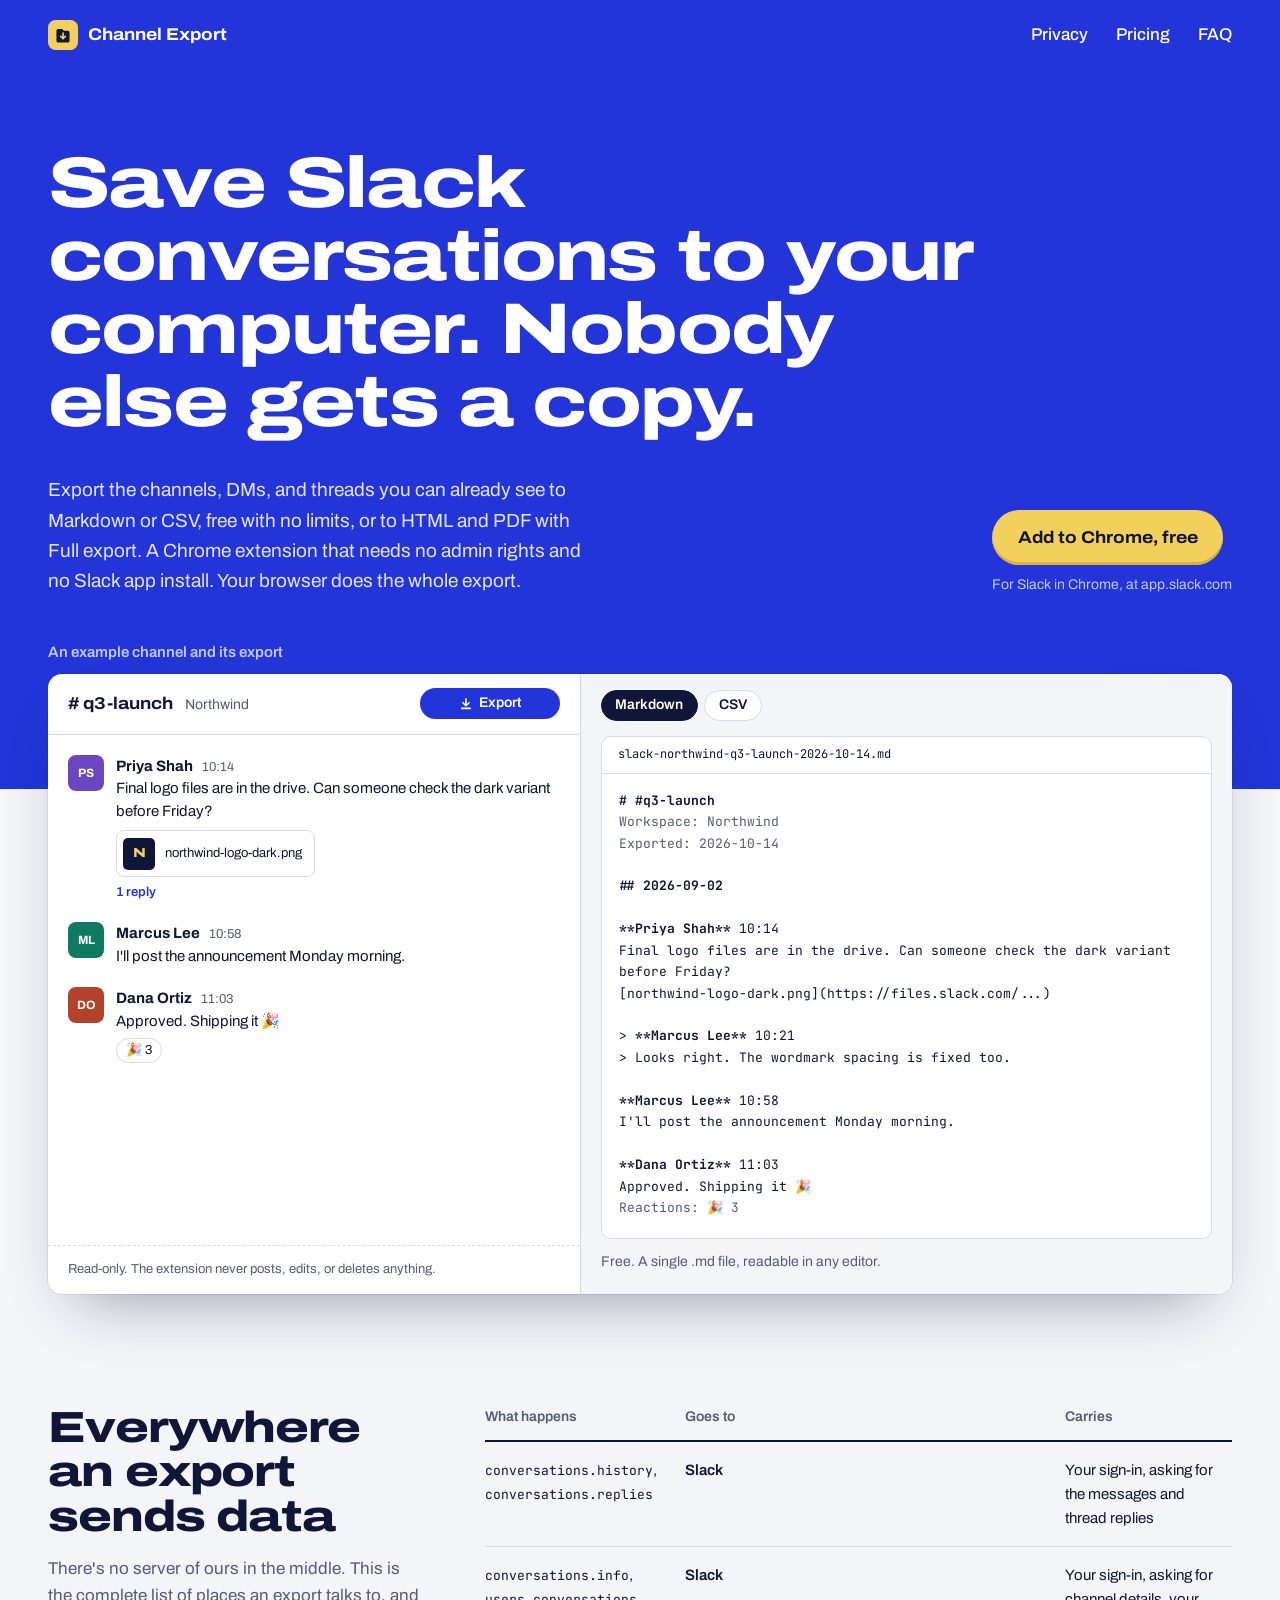
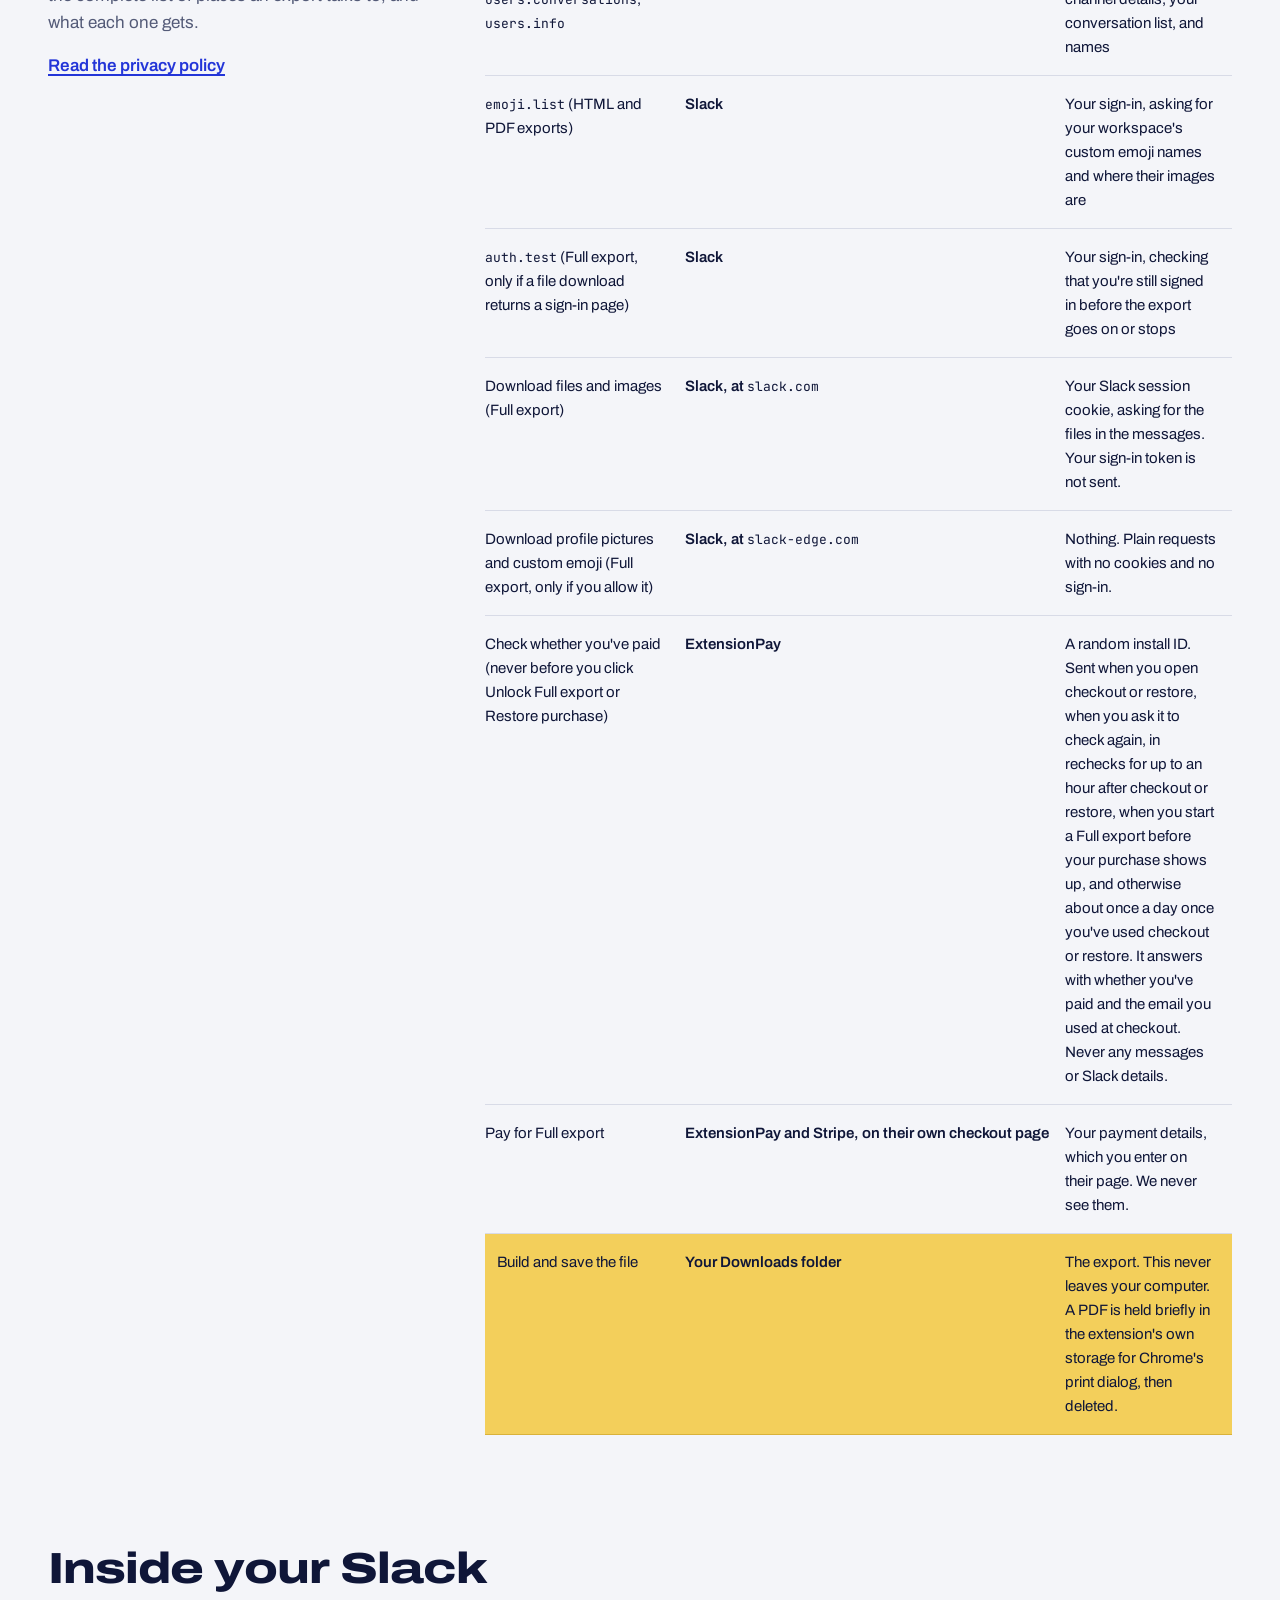
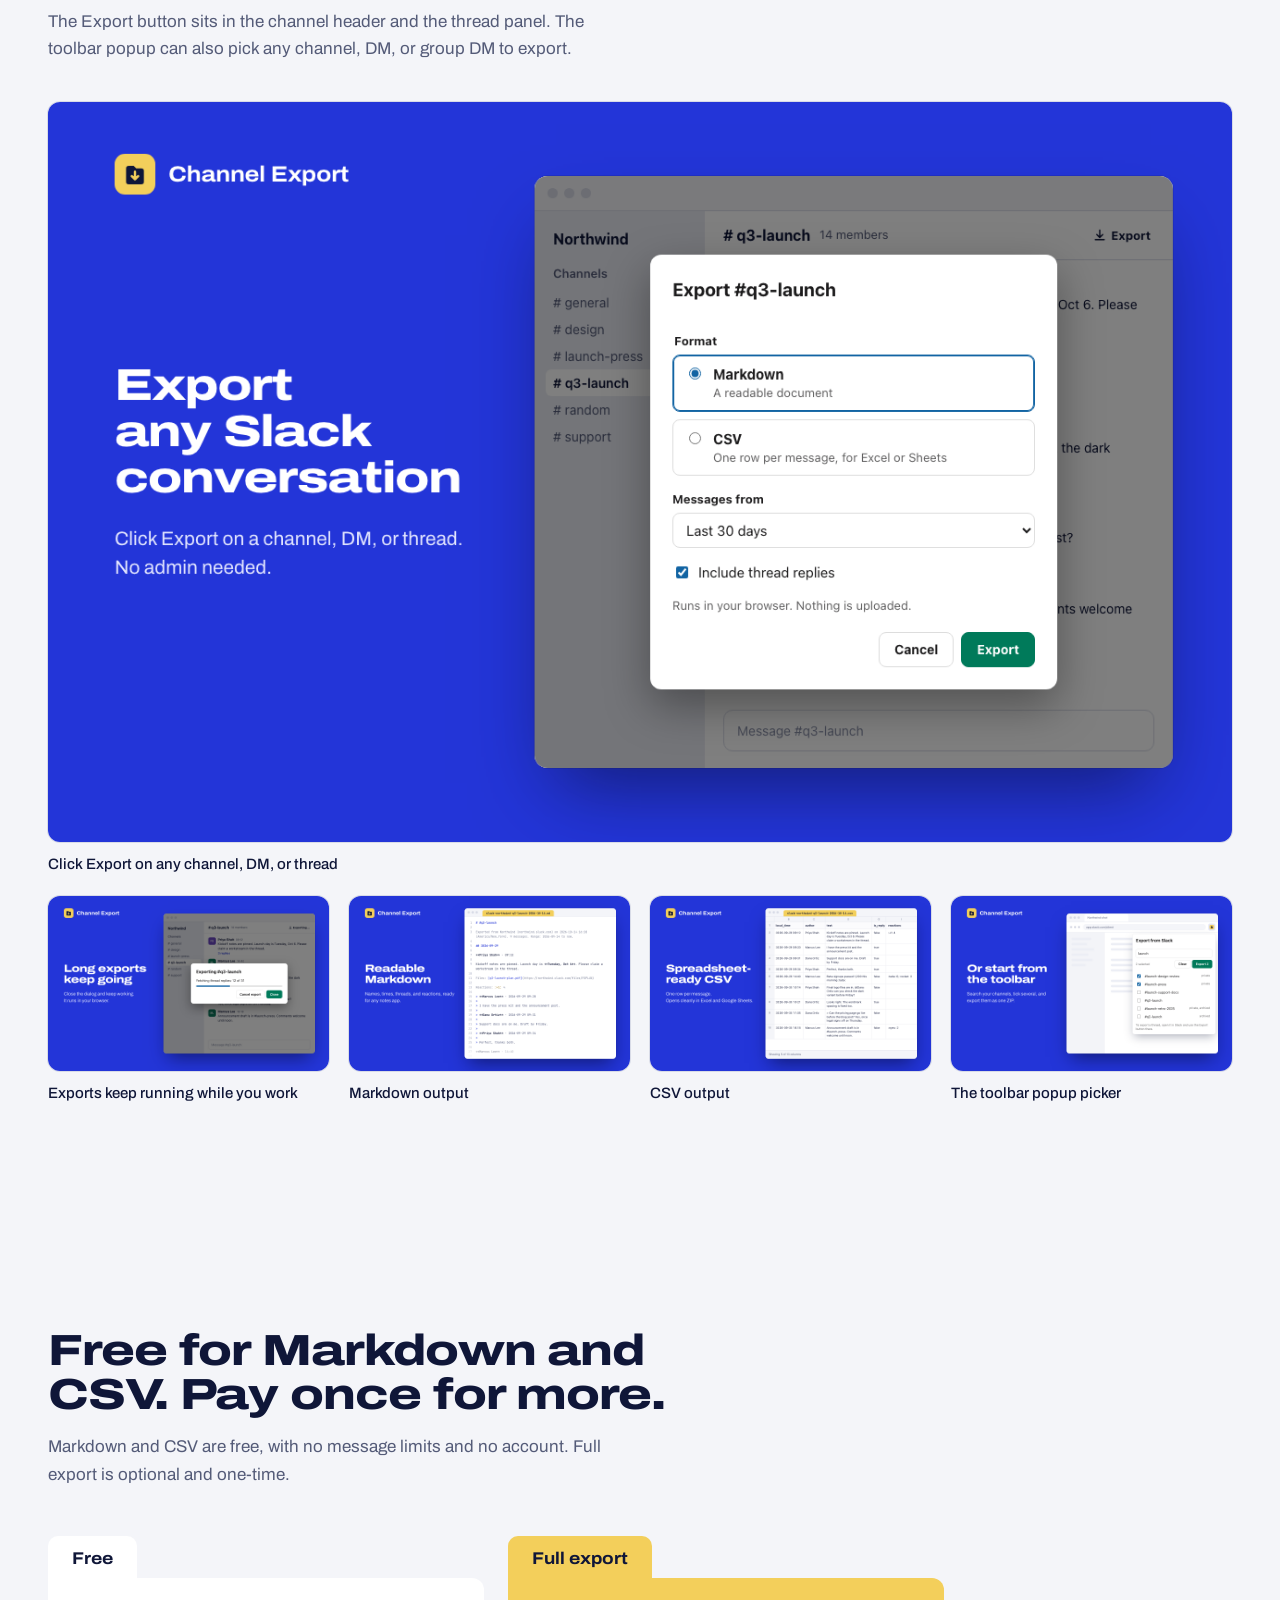
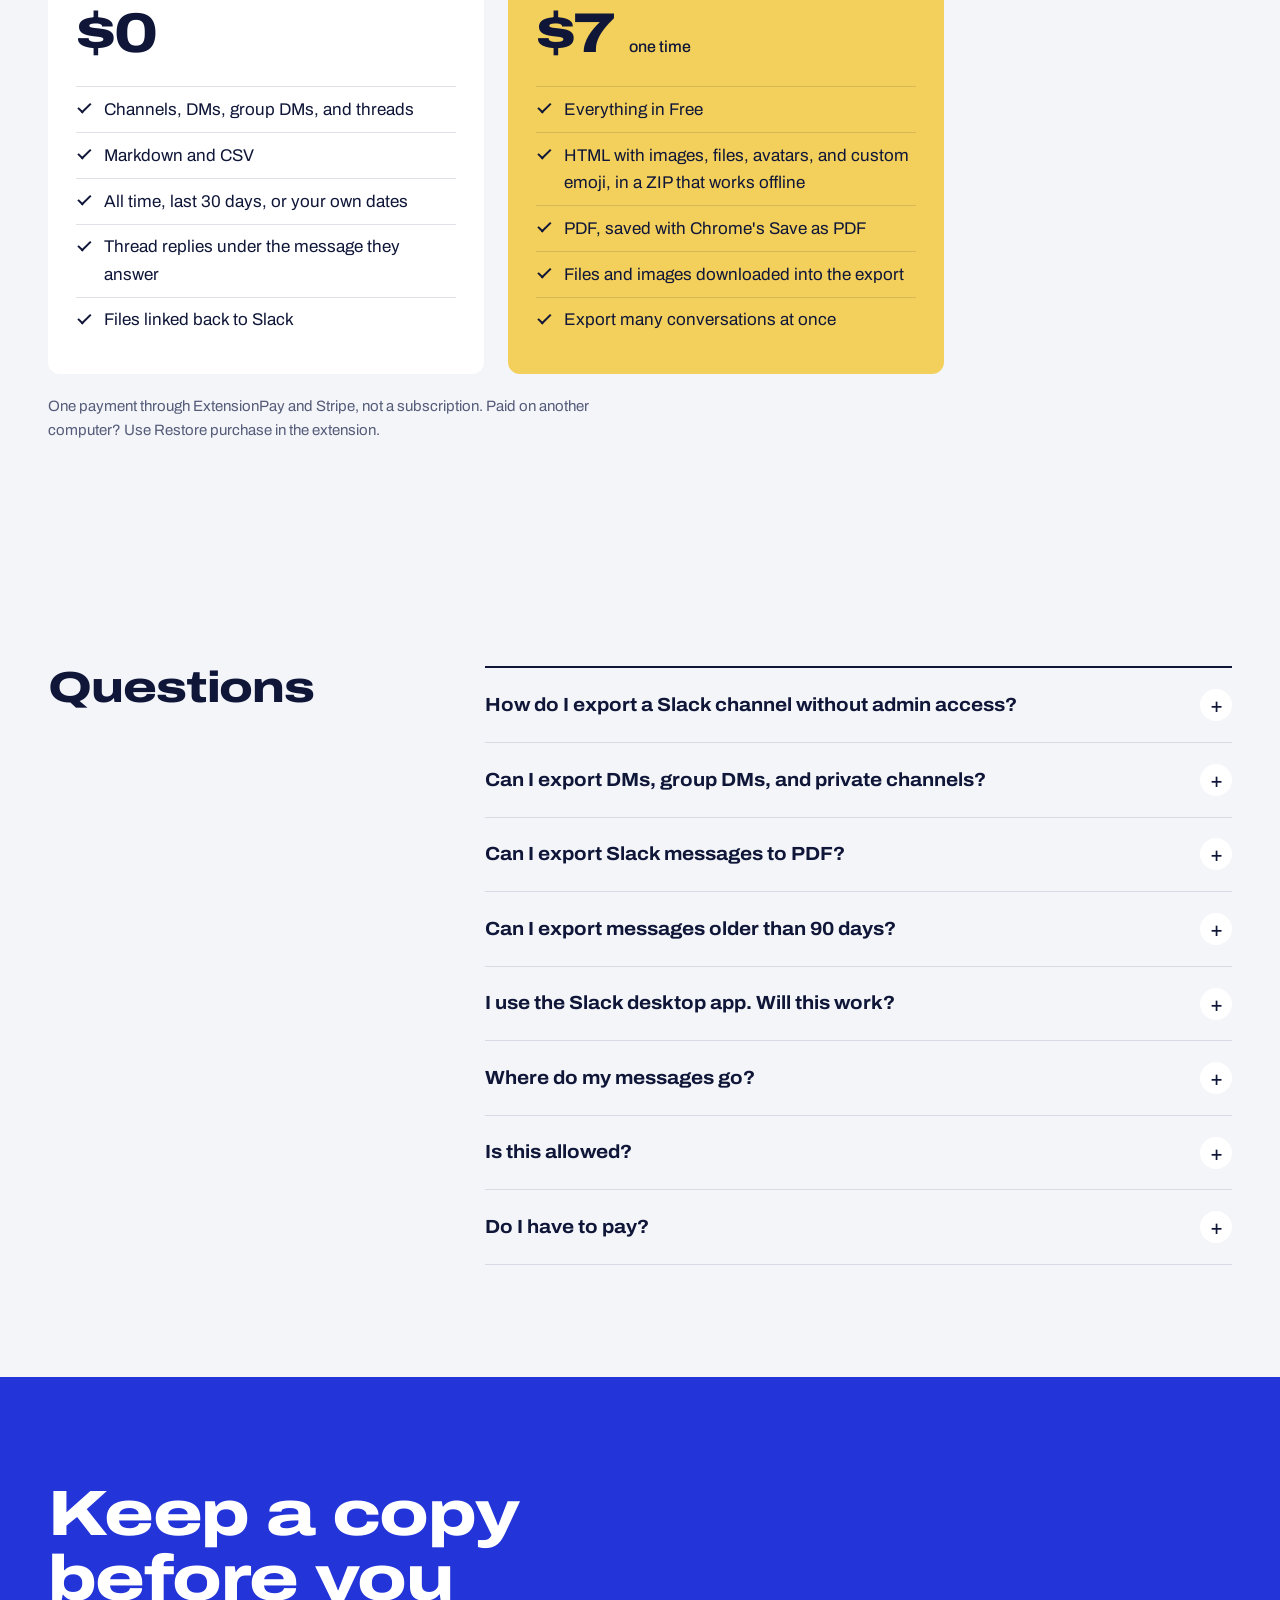
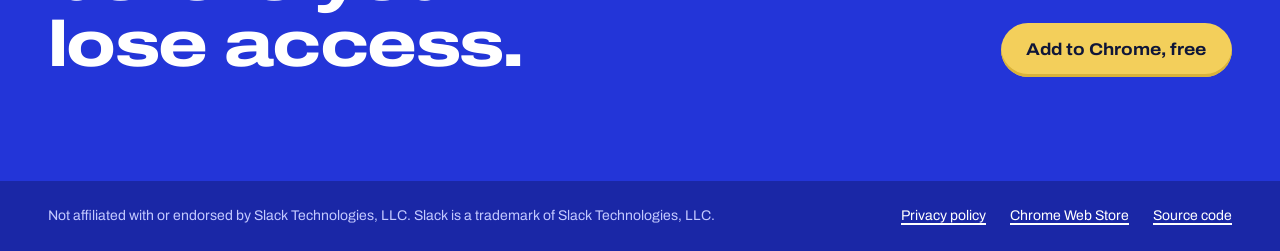
==== commit bad6e827: "docs: announce Full export and 1:1 DMs on the site" ====
--- a/index.html
+++ b/index.html
@@ -43,7 +43,7 @@
       "@id": "https://channelexport.app/#app",
       "name": "Channel Export",
       "url": "https://channelexport.app/",
-      "description": "A free Chrome extension that exports any Slack channel, DM, group DM, or thread you can already see to Markdown or CSV, without admin rights. Messages never leave your browser.",
+      "description": "A Chrome extension that exports any Slack channel, DM, group DM, or thread you can already see to Markdown, CSV, HTML, or PDF, without admin rights. Messages never leave your browser.",
       "applicationCategory": "BrowserApplication",
       "applicationSubCategory": "Productivity",
       "operatingSystem": "Chrome",
@@ -54,6 +54,7 @@
       "featureList": [
         "Export Slack channels, DMs, group DMs, and threads",
         "Markdown and CSV export, free with no limits",
+        "HTML and PDF export, files and images, and bulk export with Full export",
         "Choose a date range and whether to include thread replies",
         "Read-only",
         "No admin rights required",
@@ -64,6 +65,12 @@
           "@type": "Offer",
           "name": "Free",
           "price": "0",
+          "priceCurrency": "USD"
+        },
+        {
+          "@type": "Offer",
+          "name": "Full export",
+          "price": "7",
           "priceCurrency": "USD"
         }
       ]
@@ -85,7 +92,7 @@
           "name": "Can I export DMs, group DMs, and private channels?",
           "acceptedAnswer": {
             "@type": "Answer",
-            "text": "Yes. If you can open a conversation in Slack, you can export it. That includes direct messages, group DMs, private channels you're a member of, and single threads. Export a direct message with the Export button in the conversation itself. Channels, private channels, and group DMs can also be picked from the extension popup."
+            "text": "Yes. If you can open a conversation in Slack, you can export it. That includes direct messages, group DMs, private channels you're a member of, and single threads. Pick any of them from the extension popup, or use the Export button in the conversation itself."
           }
         },
         {
@@ -93,7 +100,7 @@
           "name": "Can I export Slack messages to PDF?",
           "acceptedAnswer": {
             "@type": "Answer",
-            "text": "Not yet. Version 1.0 exports Markdown and CSV, free for any conversation, with no limits. HTML and PDF are coming later, as part of Full export."
+            "text": "Yes, with Full export. Choose PDF in the export form and the extension opens the conversation in a tab for Chrome's print dialog. Pick Save as PDF there. Markdown and CSV stay free, with no limits."
           }
         },
         {
@@ -117,7 +124,7 @@
           "name": "Where do my messages go?",
           "acceptedAnswer": {
             "@type": "Answer",
-            "text": "Only to your computer. The extension asks Slack for the messages through your own browser session, builds the file in your browser, and saves it to your Downloads folder. We have no server that receives message content. The extension collects no analytics or usage data. Your Slack sign-in token stays in memory-only session storage. The privacy policy has the details."
+            "text": "Only to your computer. The extension asks Slack for the messages through your own browser session, builds the file in your browser, and saves it to your Downloads folder. We have no server that receives message content. The extension collects no analytics or usage data. Your Slack sign-in token stays in memory-only session storage. If you buy Full export, ExtensionPay learns a random install ID and your checkout email, never your messages. The privacy policy has the details."
           }
         },
         {
@@ -133,7 +140,7 @@
           "name": "Do I have to pay?",
           "acceptedAnswer": {
             "@type": "Answer",
-            "text": "No. Version 1.0 is free, with no limits. A paid Full export with HTML, PDF, and files and images is coming later. It will be a single $7 payment, not a subscription."
+            "text": "No. Markdown and CSV are free, with no limits. Full export adds HTML, PDF, files and images, and exporting several conversations at once. It's a single $7 payment, not a subscription. Nothing is sent to ExtensionPay, which handles payment, until you click Unlock Full export or Restore purchase. Already paid on another computer? Use Restore purchase."
           }
         }
       ]
@@ -165,7 +172,7 @@
           <h1>Save Slack conversations to your computer. Nobody else gets a copy.</h1>
           <div class="hero-row">
             <p class="lede">
-              Export the channels, DMs, and threads you can already see to Markdown or CSV. Free, with no limits.
+              Export the channels, DMs, and threads you can already see to Markdown or CSV, free with no limits, or to HTML and PDF with Full export.
               A Chrome extension that needs no admin rights and no Slack app install. Your browser does the whole export.
             </p>
             <div class="hero-actions">
@@ -290,10 +297,40 @@
                   <td>Slack</td>
                   <td>Your sign-in, asking for channel details, your conversation list, and names</td>
                 </tr>
+                <tr>
+                  <td><code>emoji.list</code> (HTML and PDF exports)</td>
+                  <td>Slack</td>
+                  <td>Your sign-in, asking for your workspace's custom emoji names and where their images are</td>
+                </tr>
+                <tr>
+                  <td><code>auth.test</code> (Full export, only if a file download returns a sign-in page)</td>
+                  <td>Slack</td>
+                  <td>Your sign-in, checking that you're still signed in before the export goes on or stops</td>
+                </tr>
+                <tr>
+                  <td>Download files and images (Full export)</td>
+                  <td>Slack, at <code>slack.com</code></td>
+                  <td>Your Slack session cookie, asking for the files in the messages. Your sign-in token is not sent.</td>
+                </tr>
+                <tr>
+                  <td>Download profile pictures and custom emoji (Full export, only if you allow it)</td>
+                  <td>Slack, at <code>slack-edge.com</code></td>
+                  <td>Nothing. Plain requests with no cookies and no sign-in.</td>
+                </tr>
+                <tr>
+                  <td>Check whether you've paid (never before you click Unlock Full export or Restore purchase)</td>
+                  <td>ExtensionPay</td>
+                  <td>A random install ID. Sent when you open checkout or restore, when you ask it to check again, in rechecks for up to an hour after checkout or restore, when you start a Full export before your purchase shows up, and otherwise about once a day once you've used checkout or restore. It answers with whether you've paid and the email you used at checkout. Never any messages or Slack details.</td>
+                </tr>
+                <tr>
+                  <td>Pay for Full export</td>
+                  <td>ExtensionPay and Stripe, on their own checkout page</td>
+                  <td>Your payment details, which you enter on their page. We never see them.</td>
+                </tr>
                 <tr class="log-local">
                   <td>Build and save the file</td>
                   <td>Your Downloads folder</td>
-                  <td>The export. This never leaves your computer.</td>
+                  <td>The export. This never leaves your computer. A PDF is held briefly in the extension's own storage for Chrome's print dialog, then deleted.</td>
                 </tr>
               </tbody>
             </table>
@@ -304,7 +341,7 @@
       <section class="section section-tight" aria-labelledby="shots-title">
         <div class="wrap">
           <h2 id="shots-title">Inside your Slack</h2>
-          <p class="section-lede">The Export button sits in the channel header and the thread panel. The toolbar popup can also pick a channel, private channel, or group DM to export.</p>
+          <p class="section-lede">The Export button sits in the channel header and the thread panel. The toolbar popup can also pick any channel, DM, or group DM to export.</p>
           <div class="shots">
             <figure class="shot shot-main">
               <div class="shot-frame"><img src="assets/screenshots/01-dialog.png" alt="The Export dialog: Markdown or CSV, a date range, and thread replies" width="1280" height="800" loading="lazy"></div>
@@ -332,8 +369,8 @@
 
       <section class="section" id="pricing" aria-labelledby="pricing-title">
         <div class="wrap">
-          <h2 id="pricing-title">Free, with no limits.</h2>
-          <p class="section-lede">Version 1.0 is free. It isn't a trial. No message limits, no account.</p>
+          <h2 id="pricing-title">Free for Markdown and CSV. Pay once for more.</h2>
+          <p class="section-lede">Markdown and CSV are free, with no message limits and no account. Full export is optional and one-time.</p>
 
           <div class="folders">
             <div class="folder">
@@ -350,17 +387,20 @@
               </div>
             </div>
             <div class="folder folder-paid">
-              <div class="folder-tab">Full export: coming soon</div>
+              <div class="folder-tab">Full export</div>
               <div class="folder-body">
-                <p class="price">$7 <span>one time, coming soon</span></p>
+                <p class="price">$7 <span>one time</span></p>
                 <ul class="ticks">
-                  <li>HTML and PDF</li>
-                  <li>Files and images in the export</li>
+                  <li>Everything in Free</li>
+                  <li>HTML with images, files, avatars, and custom emoji, in a ZIP that works offline</li>
+                  <li>PDF, saved with Chrome's Save as PDF</li>
+                  <li>Files and images downloaded into the export</li>
+                  <li>Export many conversations at once</li>
                 </ul>
               </div>
             </div>
           </div>
-          <p class="fine">Full export isn't available yet. There's nothing to buy today.</p>
+          <p class="fine">One payment through ExtensionPay and Stripe, not a subscription. Paid on another computer? Use Restore purchase in the extension.</p>
         </div>
       </section>
 
@@ -382,15 +422,15 @@
               <summary>Can I export DMs, group DMs, and private channels?</summary>
               <div class="answer">
                 <p>Yes. If you can open a conversation in Slack, you can export it. That includes direct messages, group DMs, private channels you're a member of, and single threads.</p>
-                <p>Export a direct message with the Export button in the conversation itself. Channels, private channels, and group DMs can also be picked from the extension popup.</p>
+                <p>Pick any of them from the extension popup, or use the Export button in the conversation itself.</p>
               </div>
             </details>
 
             <details>
               <summary>Can I export Slack messages to PDF?</summary>
               <div class="answer">
-                <p>Not yet. Version 1.0 exports Markdown and CSV, free for any conversation, with no limits.</p>
-                <p>HTML and PDF are coming later, as part of Full export.</p>
+                <p>Yes, with Full export. Choose PDF in the export form and the extension opens the conversation in a tab for Chrome's print dialog. Pick Save as PDF there.</p>
+                <p>Markdown and CSV stay free, with no limits.</p>
               </div>
             </details>
 
@@ -413,7 +453,7 @@
               <summary>Where do my messages go?</summary>
               <div class="answer">
                 <p>Only to your computer. The extension asks Slack for the messages through your own browser session, builds the file in your browser, and saves it to your Downloads folder. We have no server that receives message content.</p>
-                <p>The extension collects no analytics or usage data. Your Slack sign-in token stays in memory-only session storage. The <a href="privacy">privacy policy</a> has the details.</p>
+                <p>The extension collects no analytics or usage data. Your Slack sign-in token stays in memory-only session storage. If you buy Full export, ExtensionPay learns a random install ID and your checkout email, never your messages. The <a href="privacy">privacy policy</a> has the details.</p>
               </div>
             </details>
 
@@ -429,7 +469,8 @@
             <details>
               <summary>Do I have to pay?</summary>
               <div class="answer">
-                <p>No. Version 1.0 is free, with no limits. A paid Full export with HTML, PDF, and files and images is coming later. It will be a single $7 payment, not a subscription.</p>
+                <p>No. Markdown and CSV are free, with no limits. Full export adds HTML, PDF, files and images, and exporting several conversations at once. It's a single $7 payment, not a subscription.</p>
+                <p>Nothing is sent to ExtensionPay, which handles payment, until you click Unlock Full export or Restore purchase. Already paid on another computer? Use Restore purchase.</p>
               </div>
             </details>
           </div>
@@ -450,6 +491,7 @@
       <nav aria-label="Footer">
         <a href="privacy">Privacy policy</a>
         <a href="https://chromewebstore.google.com/detail/channel-export-export-sla/dddkefnkidamdnikccdjfgmoeegpmkih" data-cws-link>Chrome Web Store</a>
+        <a href="https://github.com/Munsterberg/channelexport">Source code</a>
       </nav>
     </div>
   </footer>
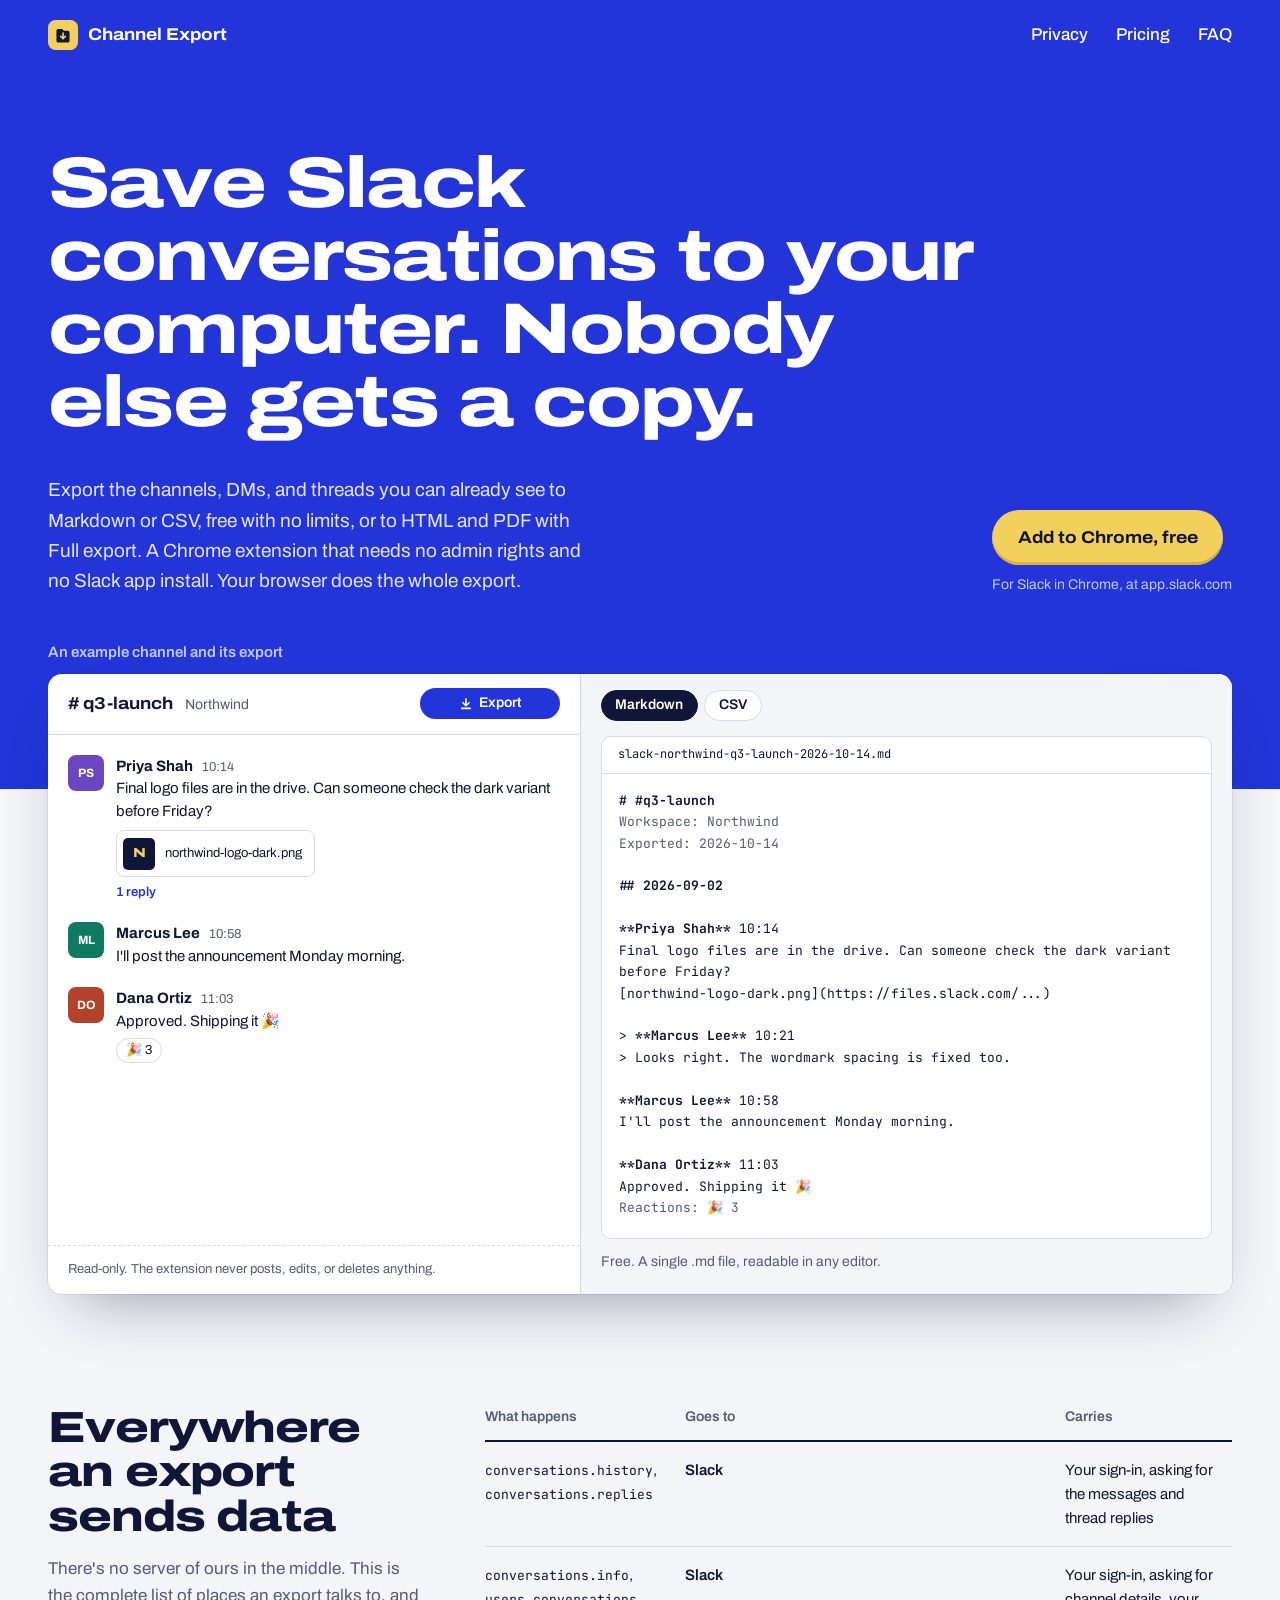
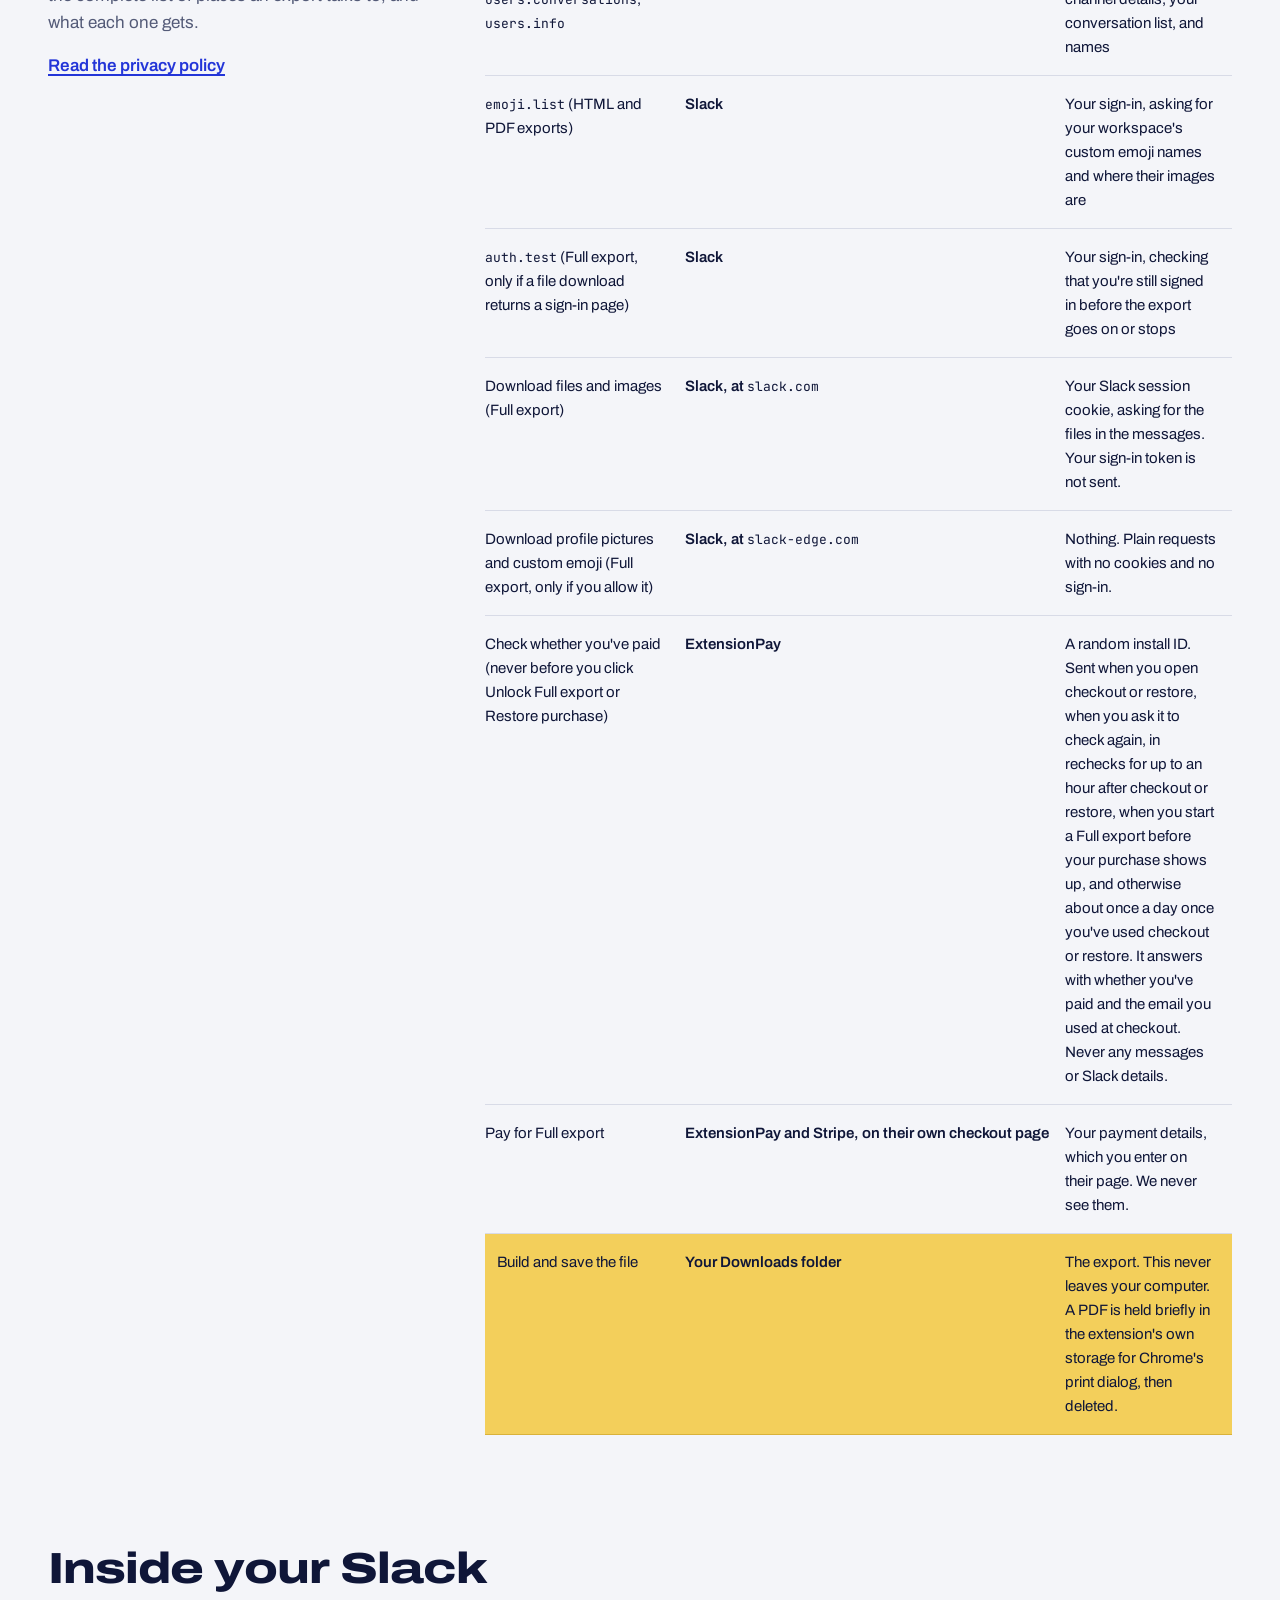
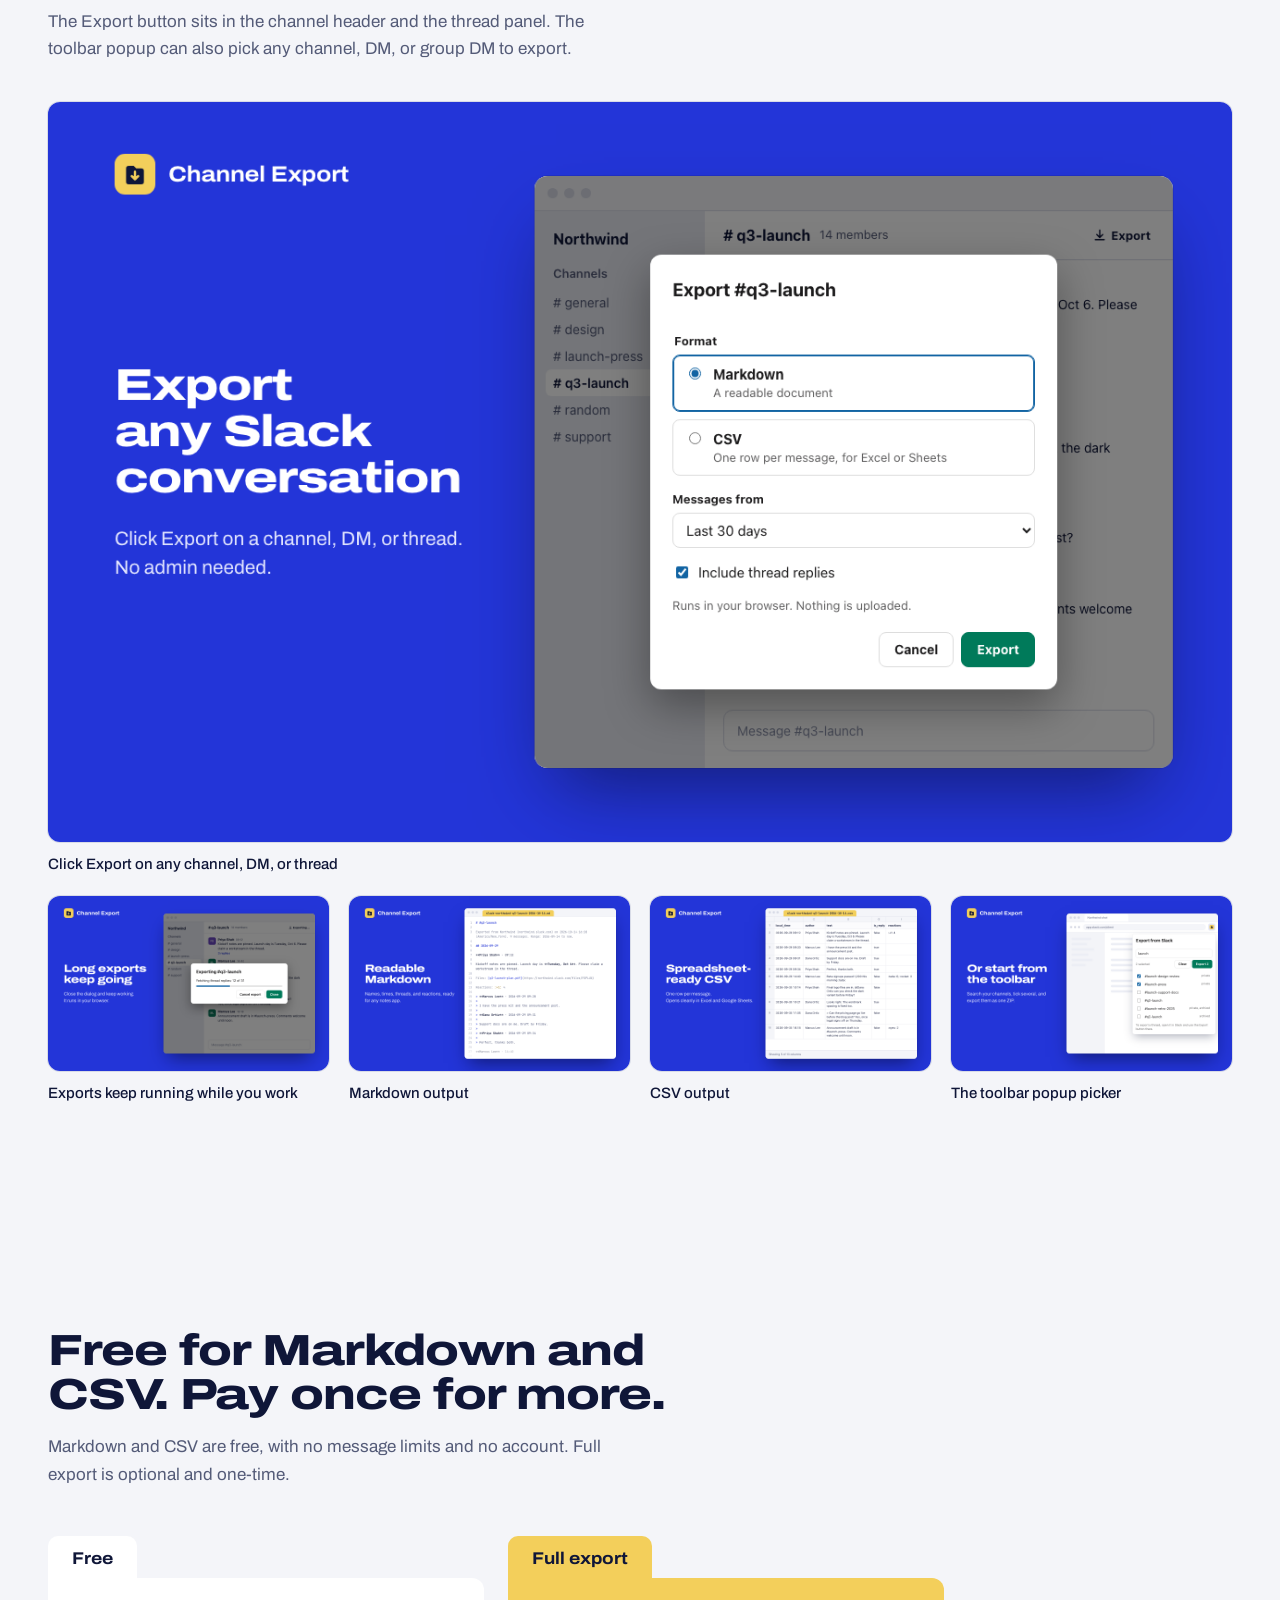
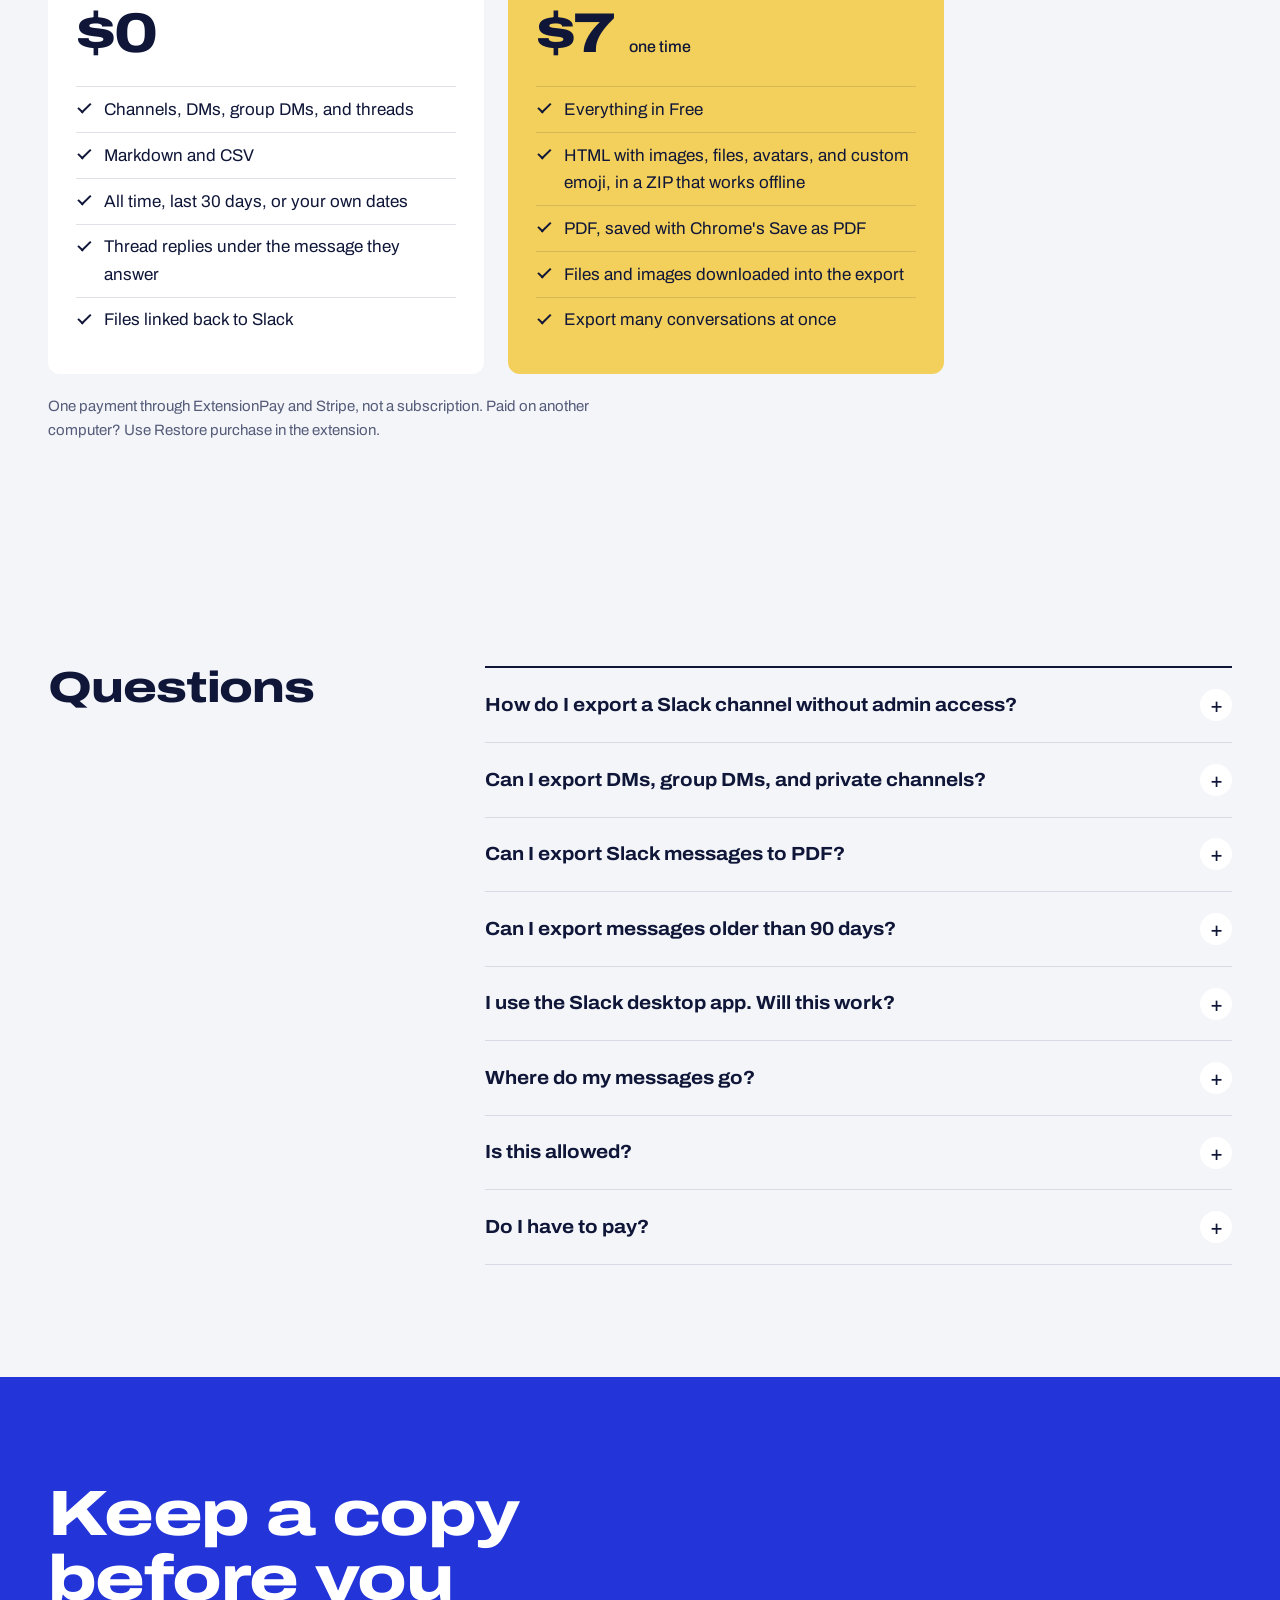
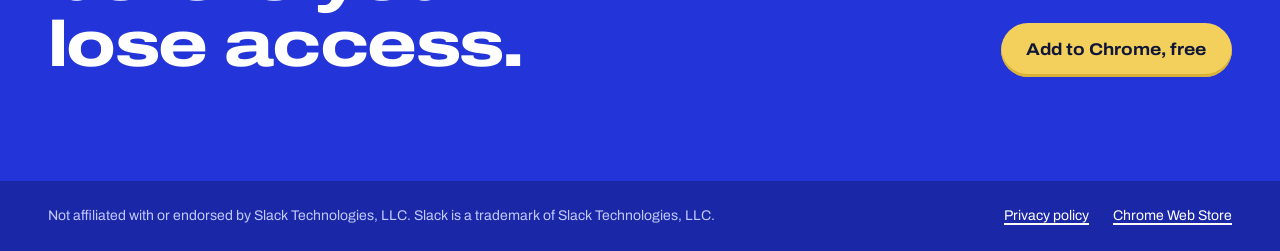
==== commit 7f98a5ca: "docs: drop the source code link from the home page" ====
--- a/index.html
+++ b/index.html
@@ -491,7 +491,6 @@
       <nav aria-label="Footer">
         <a href="privacy">Privacy policy</a>
         <a href="https://chromewebstore.google.com/detail/channel-export-export-sla/dddkefnkidamdnikccdjfgmoeegpmkih" data-cws-link>Chrome Web Store</a>
-        <a href="https://github.com/Munsterberg/channelexport">Source code</a>
       </nav>
     </div>
   </footer>
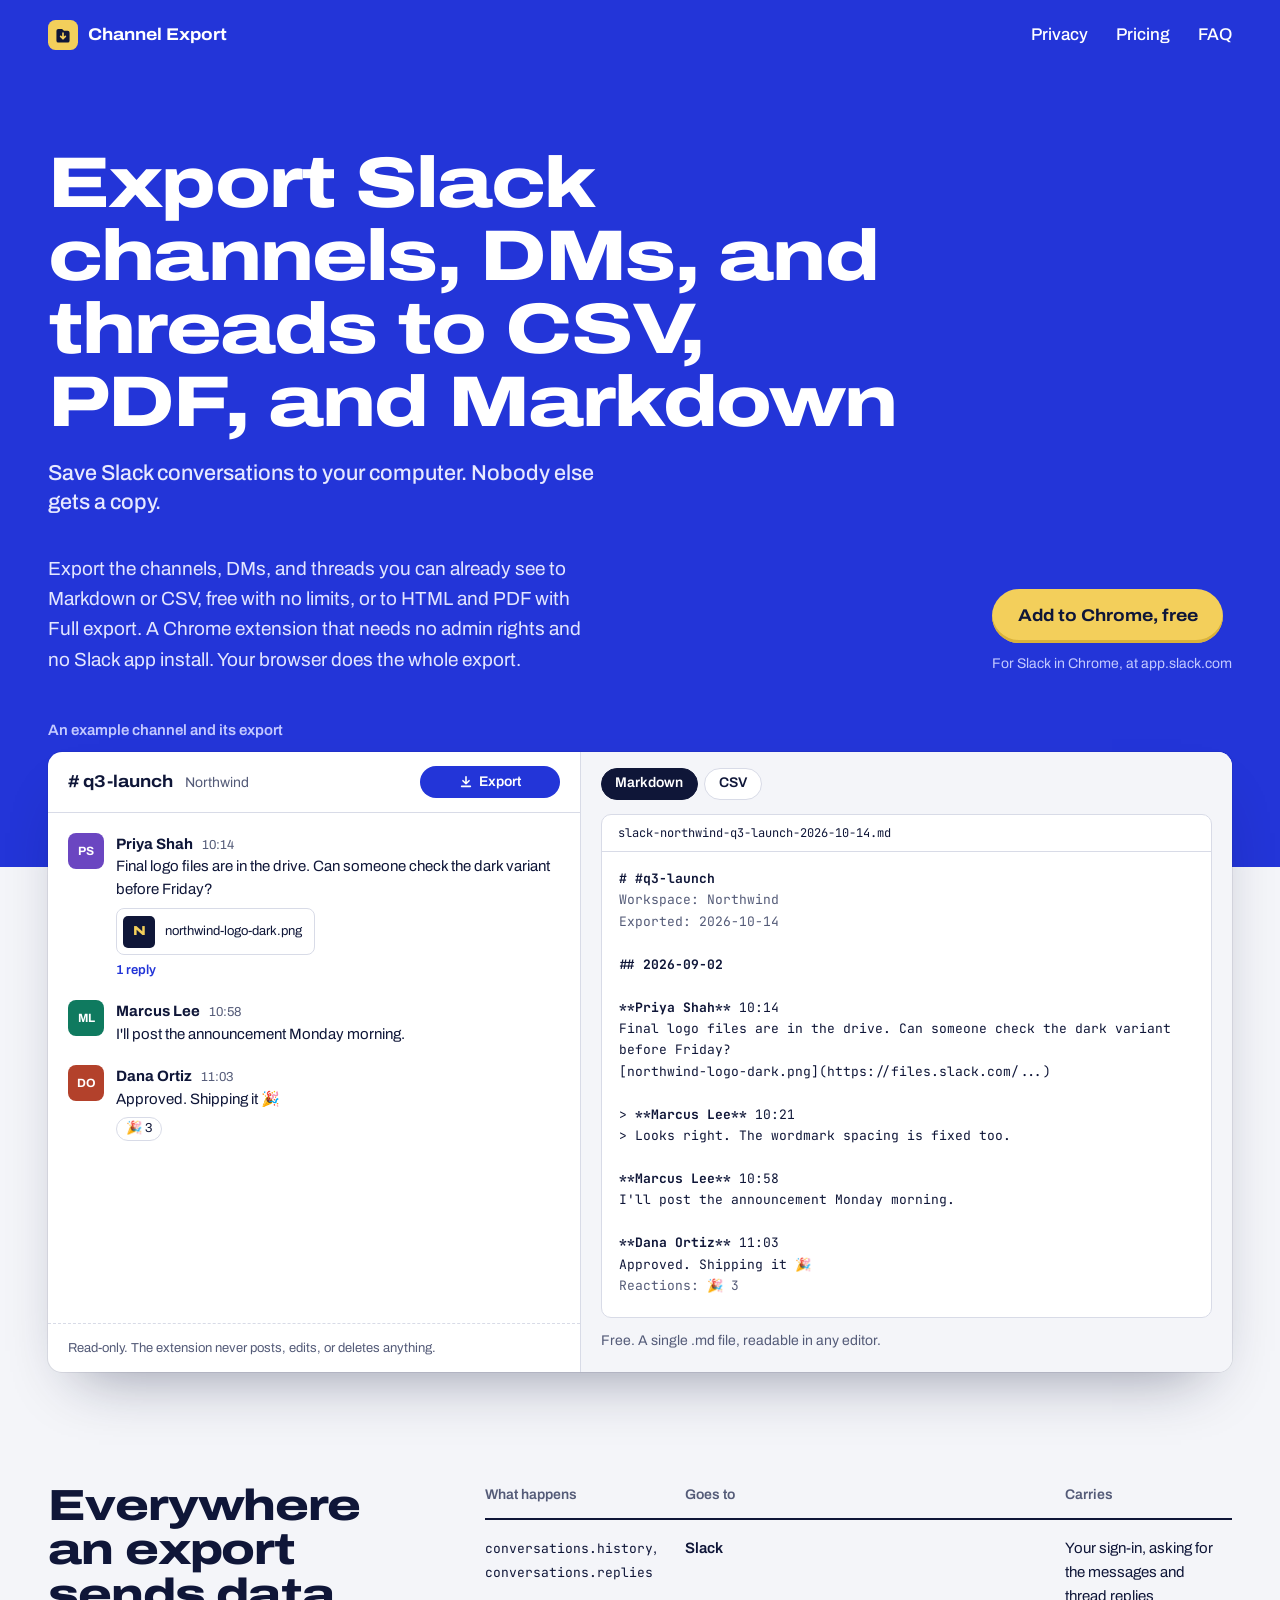
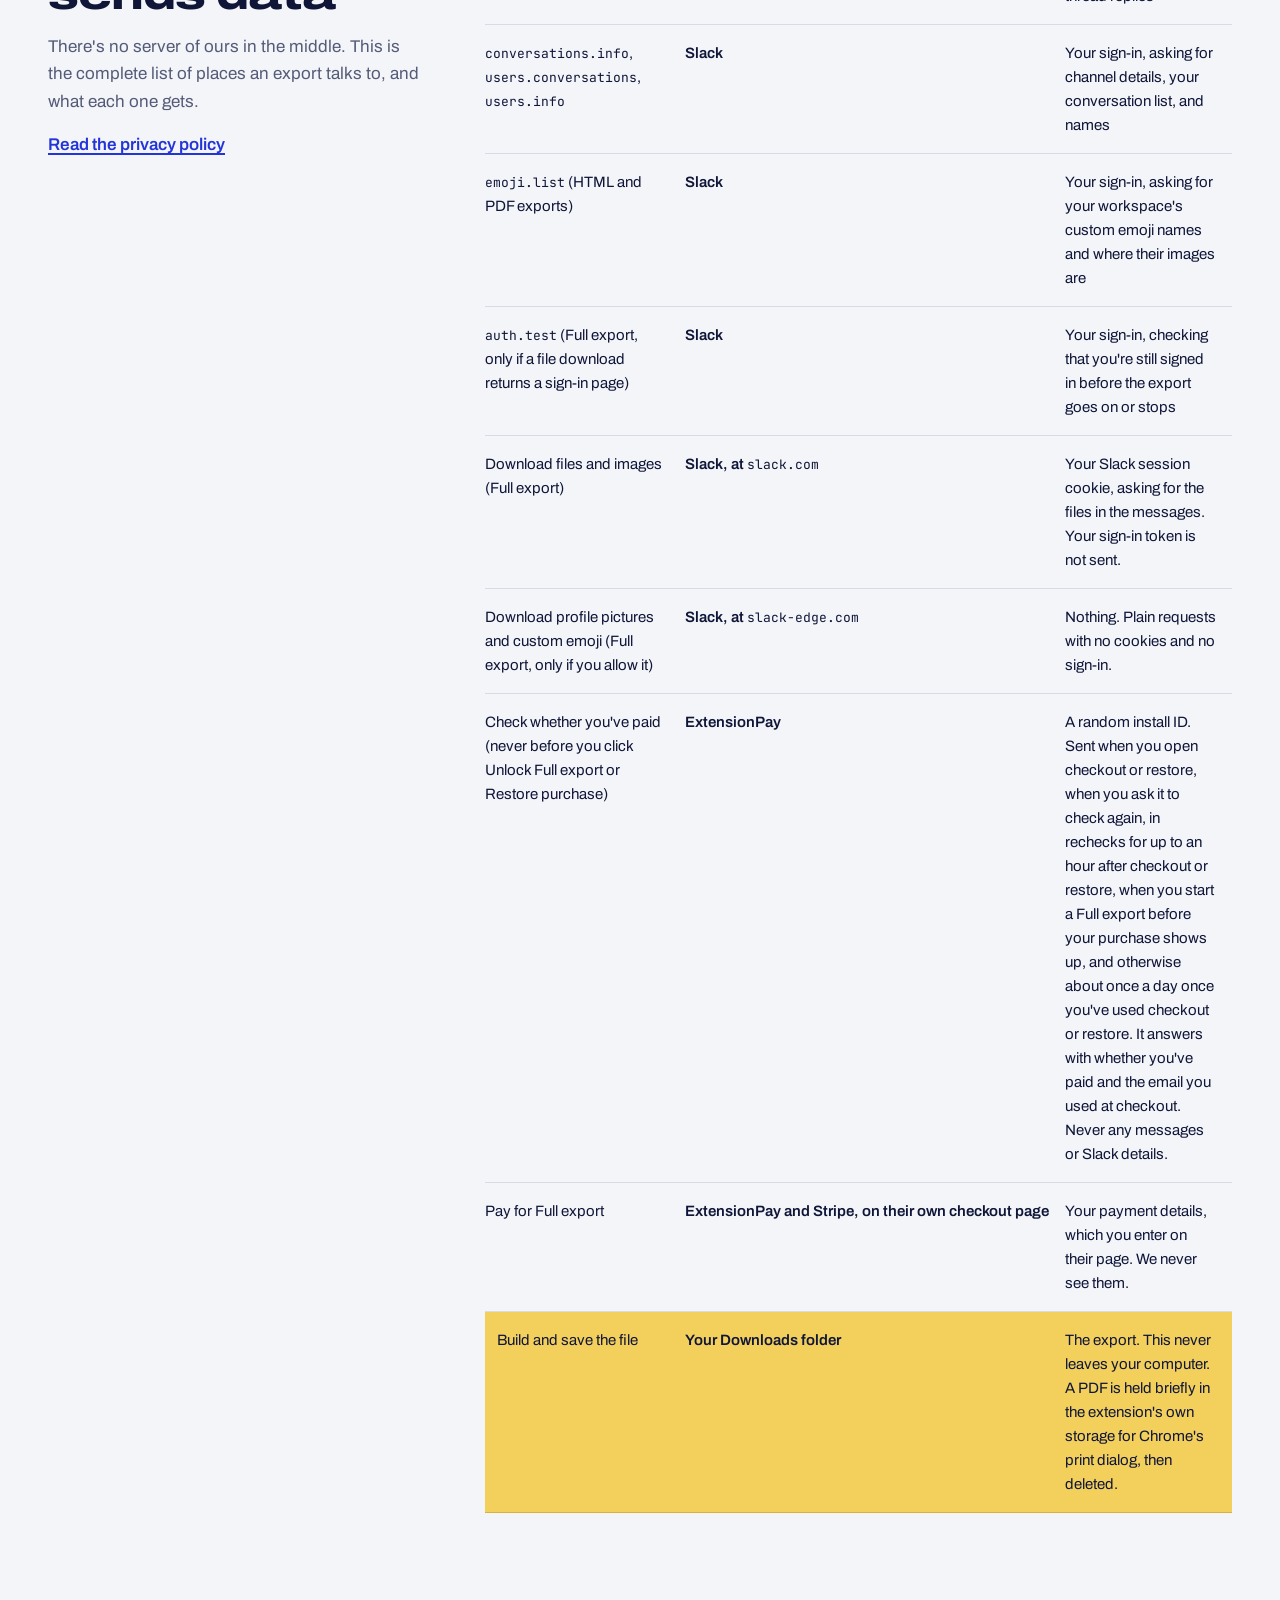
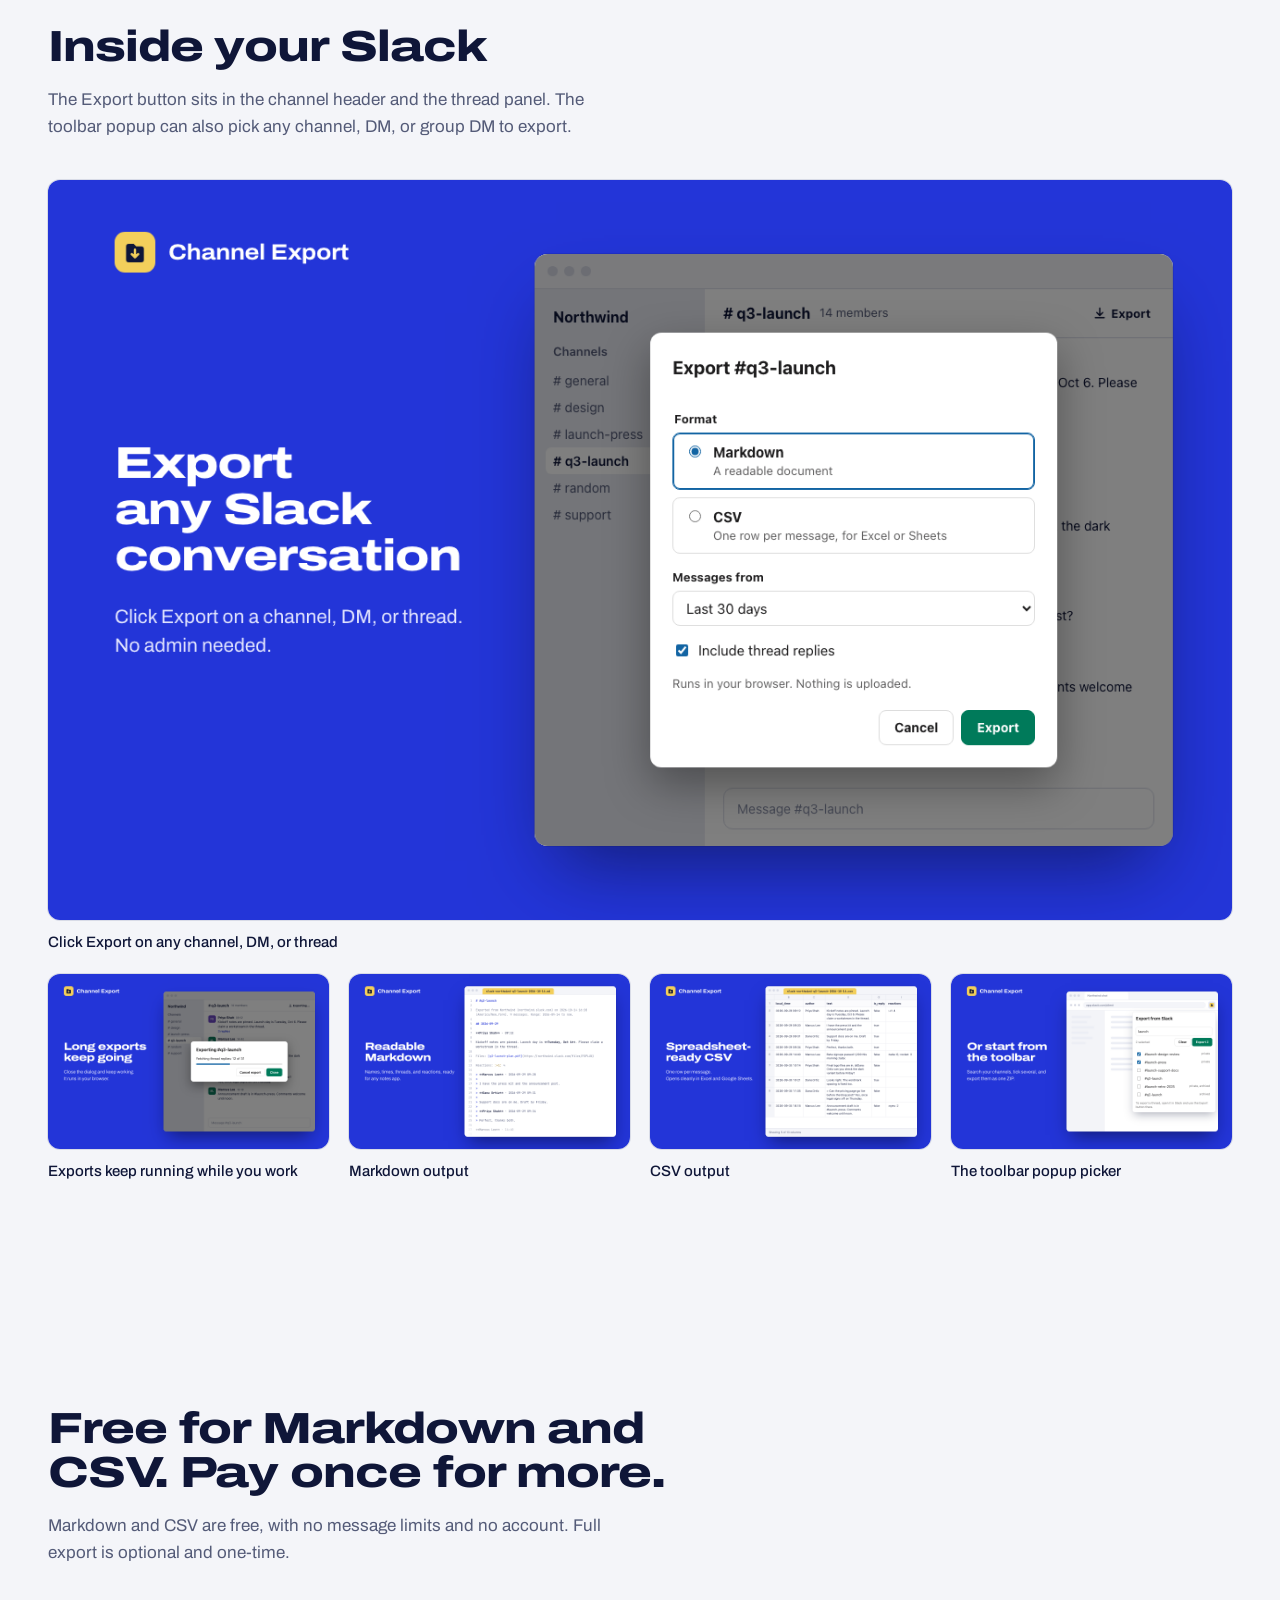
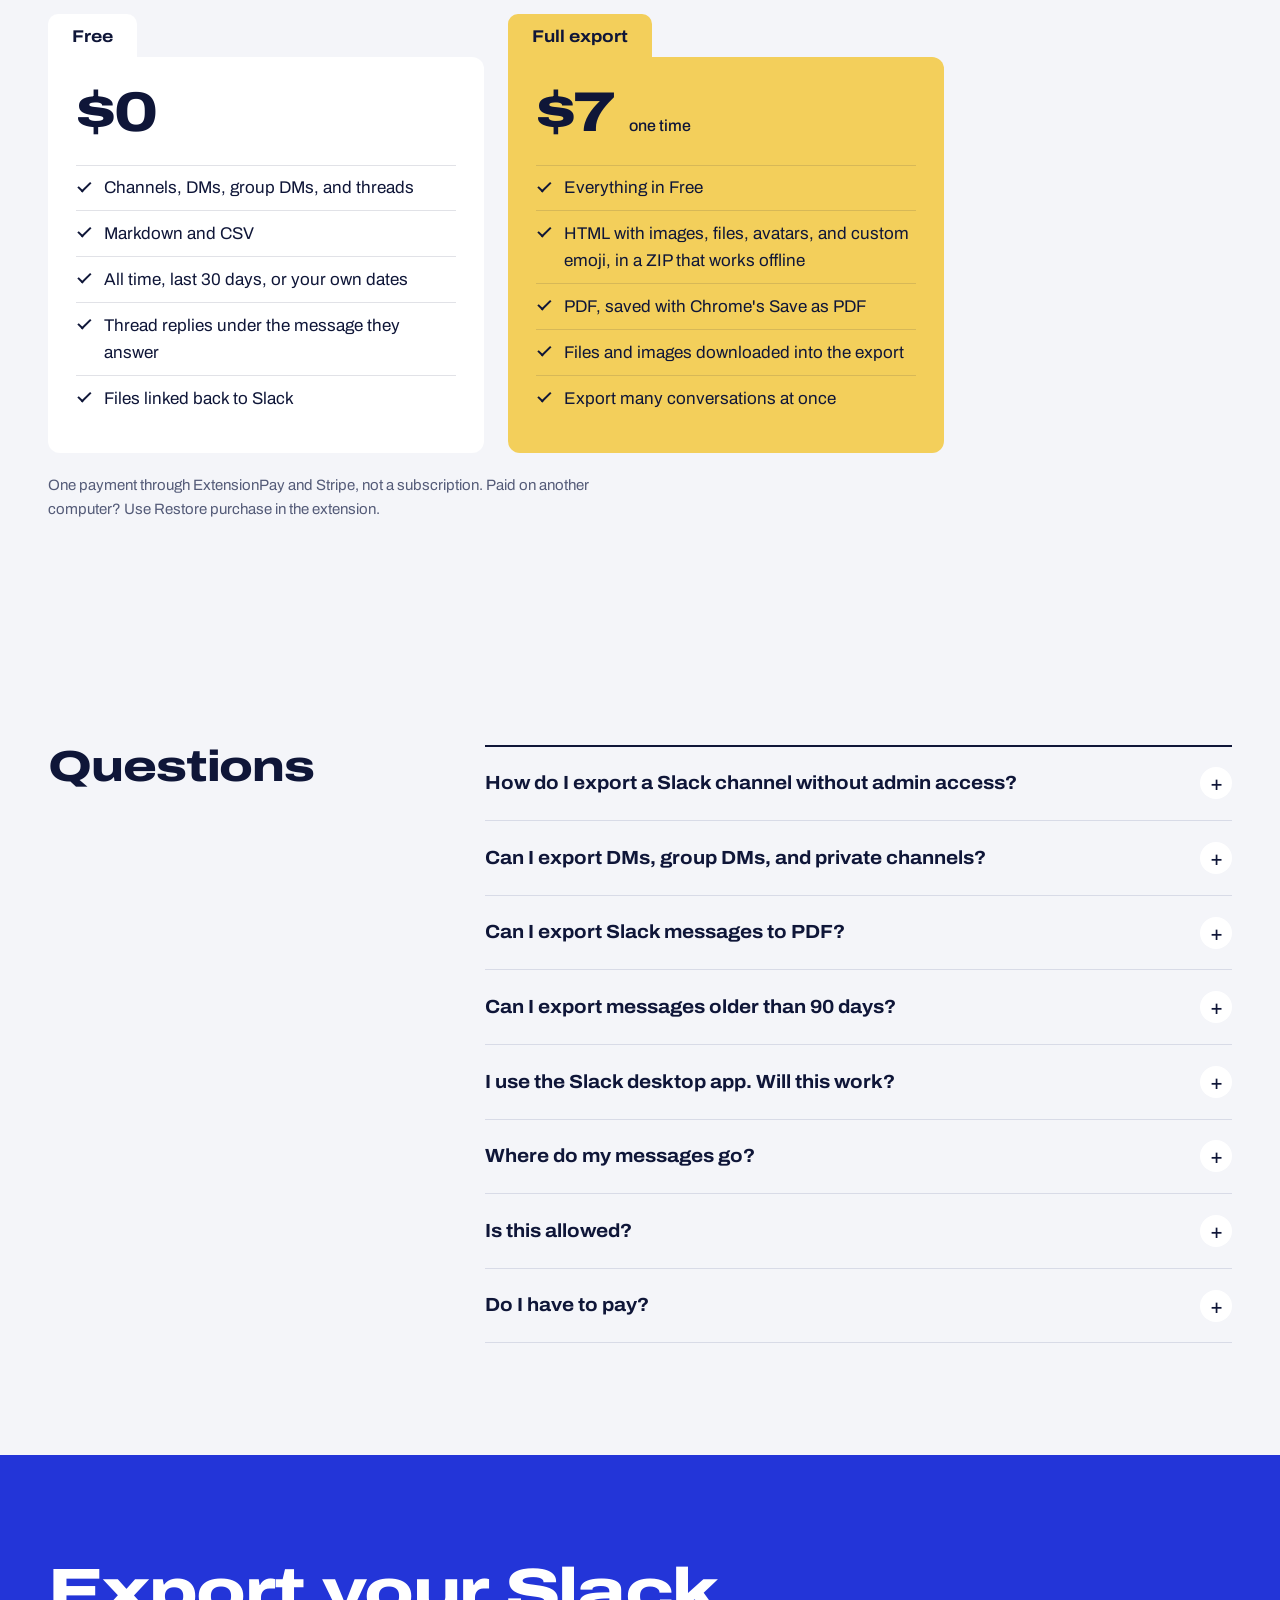
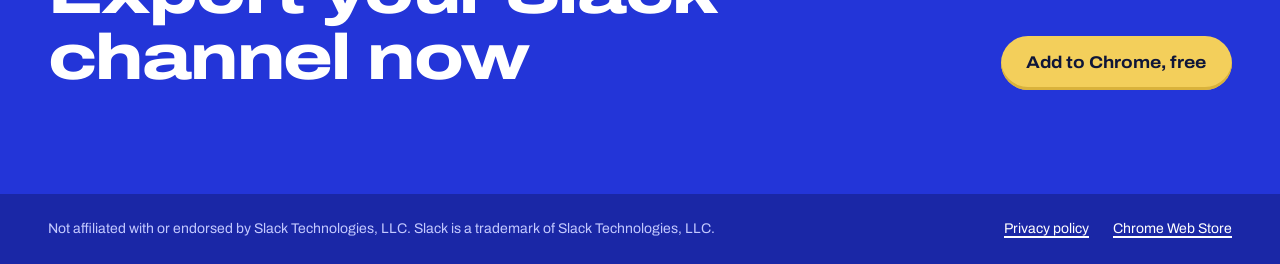
==== commit ec194161: "site: lead with export search intent and count page views Put the formats in the homepage headline, " ====
--- a/index.html
+++ b/index.html
@@ -4,21 +4,24 @@
   <meta charset="utf-8">
   <meta name="viewport" content="width=device-width, initial-scale=1">
   <title>Channel Export: export Slack channels, DMs, and threads without admin access</title>
-  <meta name="description" content="Export any Slack channel, DM, or thread you can already see to Markdown or CSV. A free Chrome extension that needs no admin rights and never sends your messages to a server.">
+  <meta name="description" content="Export Slack channels, DMs, and threads to Markdown or CSV for free. HTML and PDF are in the $7 Full export. No admin rights. Nobody else gets a copy.">
   <link rel="canonical" href="https://channelexport.app/">
   <meta name="referrer" content="strict-origin-when-cross-origin">
   <meta name="theme-color" content="#2335d8">
   <meta property="og:type" content="website">
   <meta property="og:site_name" content="Channel Export">
   <meta property="og:url" content="https://channelexport.app/">
-  <meta property="og:title" content="Channel Export: save Slack conversations to your computer">
-  <meta property="og:description" content="Export Slack channels, DMs, and threads to Markdown or CSV. No admin rights. Nobody else gets a copy.">
+  <meta property="og:title" content="Export Slack channels, DMs, and threads to CSV, PDF, and Markdown">
+  <meta property="og:description" content="Export Slack channels, DMs, and threads to Markdown or CSV for free. HTML and PDF are in the $7 Full export. No admin rights. Nobody else gets a copy.">
   <meta property="og:image" content="https://channelexport.app/og.png">
   <meta property="og:image:width" content="1200">
   <meta property="og:image:height" content="630">
   <meta property="og:image:alt" content="Channel Export: save Slack conversations to your computer. Nobody else gets a copy.">
   <meta property="og:locale" content="en_US">
   <meta name="twitter:card" content="summary_large_image">
+  <meta name="twitter:title" content="Export Slack channels, DMs, and threads to CSV, PDF, and Markdown">
+  <meta name="twitter:description" content="Export Slack channels, DMs, and threads to Markdown or CSV for free. HTML and PDF are in the $7 Full export. No admin rights. Nobody else gets a copy.">
+  <meta name="twitter:image" content="https://channelexport.app/og.png">
   <link rel="icon" href="favicon.svg" type="image/svg+xml">
   <link rel="icon" href="favicon-48.png" type="image/png" sizes="48x48">
   <link rel="apple-touch-icon" href="apple-touch-icon.png">
@@ -169,7 +172,8 @@
     <main id="main">
       <section class="hero">
         <div class="wrap">
-          <h1>Save Slack conversations to your computer. Nobody else gets a copy.</h1>
+          <h1>Export Slack channels, DMs, and threads to CSV, PDF, and Markdown</h1>
+          <p class="subhead">Save Slack conversations to your computer. Nobody else gets a copy.</p>
           <div class="hero-row">
             <p class="lede">
               Export the channels, DMs, and threads you can already see to Markdown or CSV, free with no limits, or to HTML and PDF with Full export.
@@ -479,7 +483,7 @@
 
       <section class="closing" id="install" aria-labelledby="install-title">
         <div class="wrap">
-          <h2 id="install-title">Keep a copy before you lose access.</h2>
+          <h2 id="install-title">Export your Slack channel now</h2>
           <a class="button button-manila" href="https://chromewebstore.google.com/detail/channel-export-export-sla/dddkefnkidamdnikccdjfgmoeegpmkih" data-cws-link>Add to Chrome, free</a>
         </div>
       </section>
@@ -494,5 +498,7 @@
       </nav>
     </div>
   </footer>
+  <script data-goatcounter="https://channelexport.goatcounter.com/count"
+          async src="//gc.zgo.at/count.js"></script>
 </body>
 </html>
--- a/styles.css
+++ b/styles.css
@@ -188,6 +188,15 @@
 
 .hero h1 {
   max-width: 17ch;
+}
+
+.subhead {
+  max-width: 36rem;
+  margin-top: 1.25rem;
+  font-size: 1.35rem;
+  font-weight: 500;
+  line-height: 1.35;
+  color: #e7e9ff;
 }
 
 .hero-row {
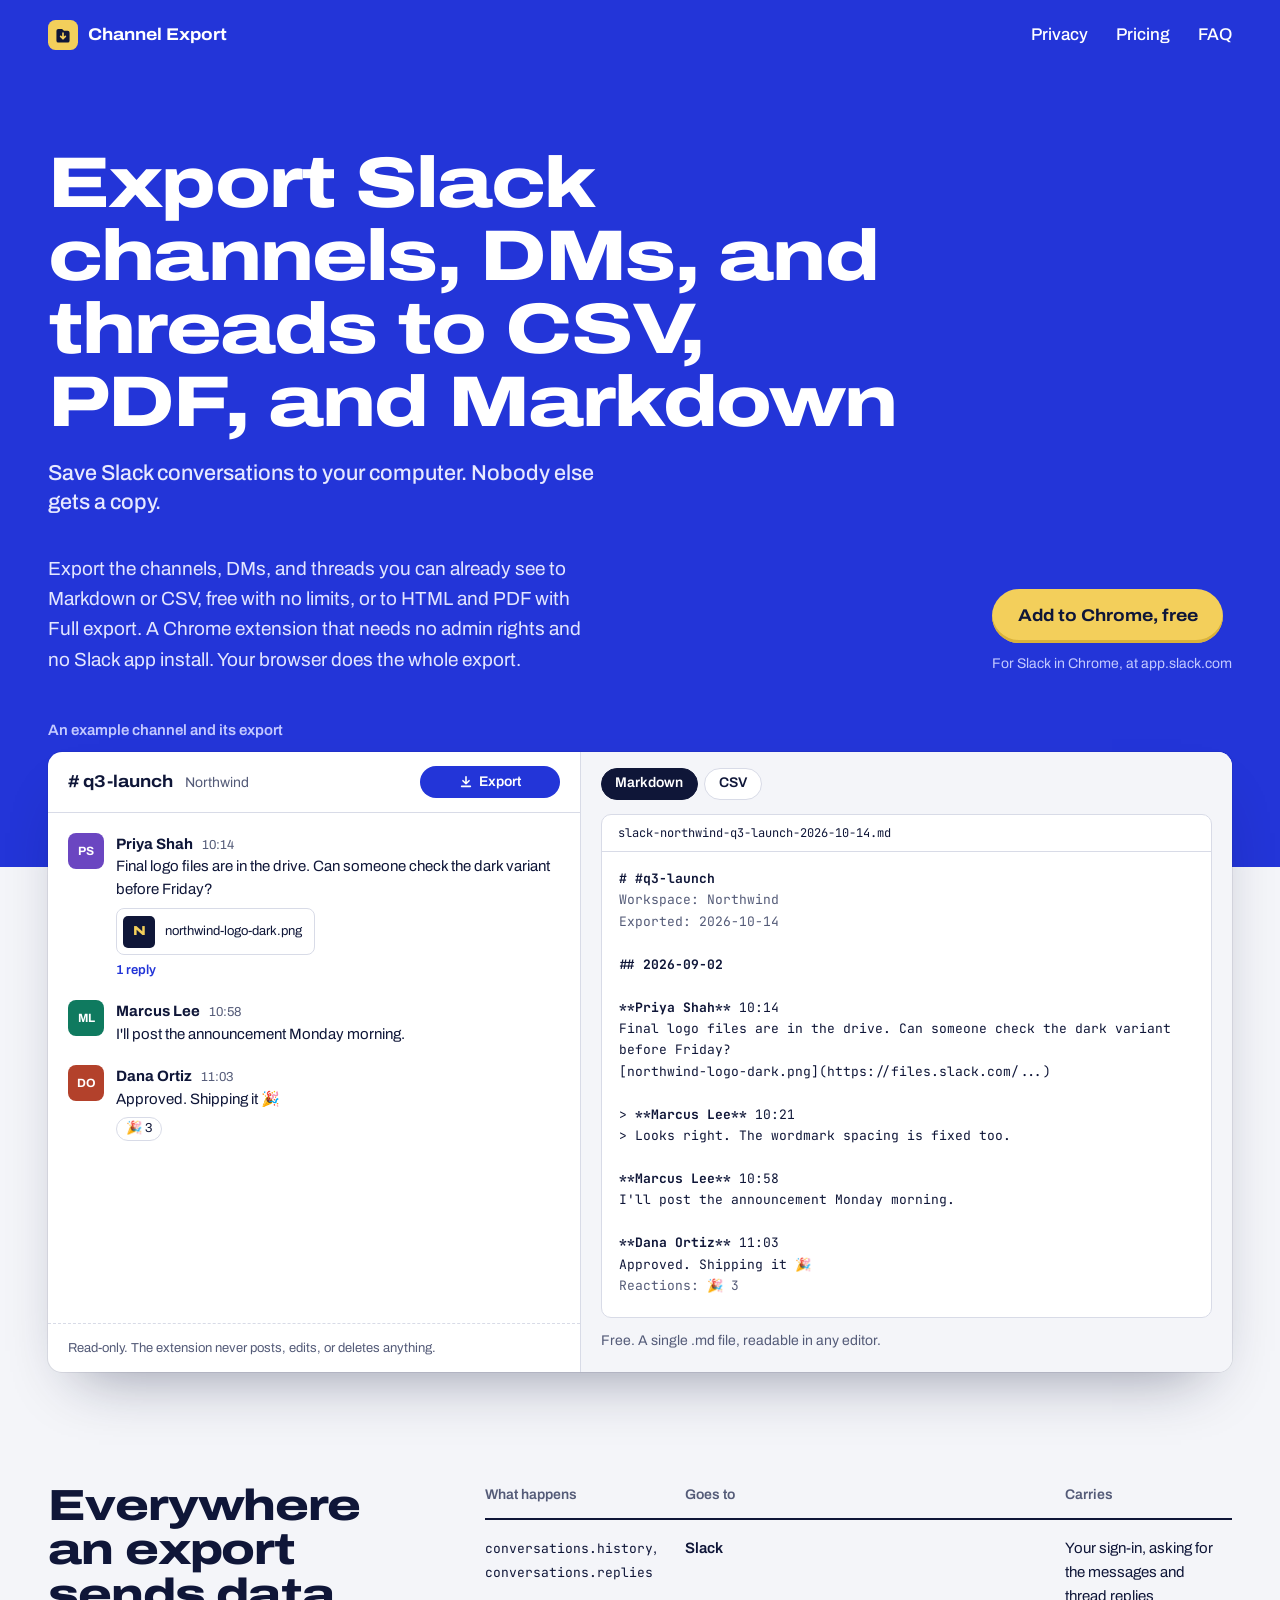
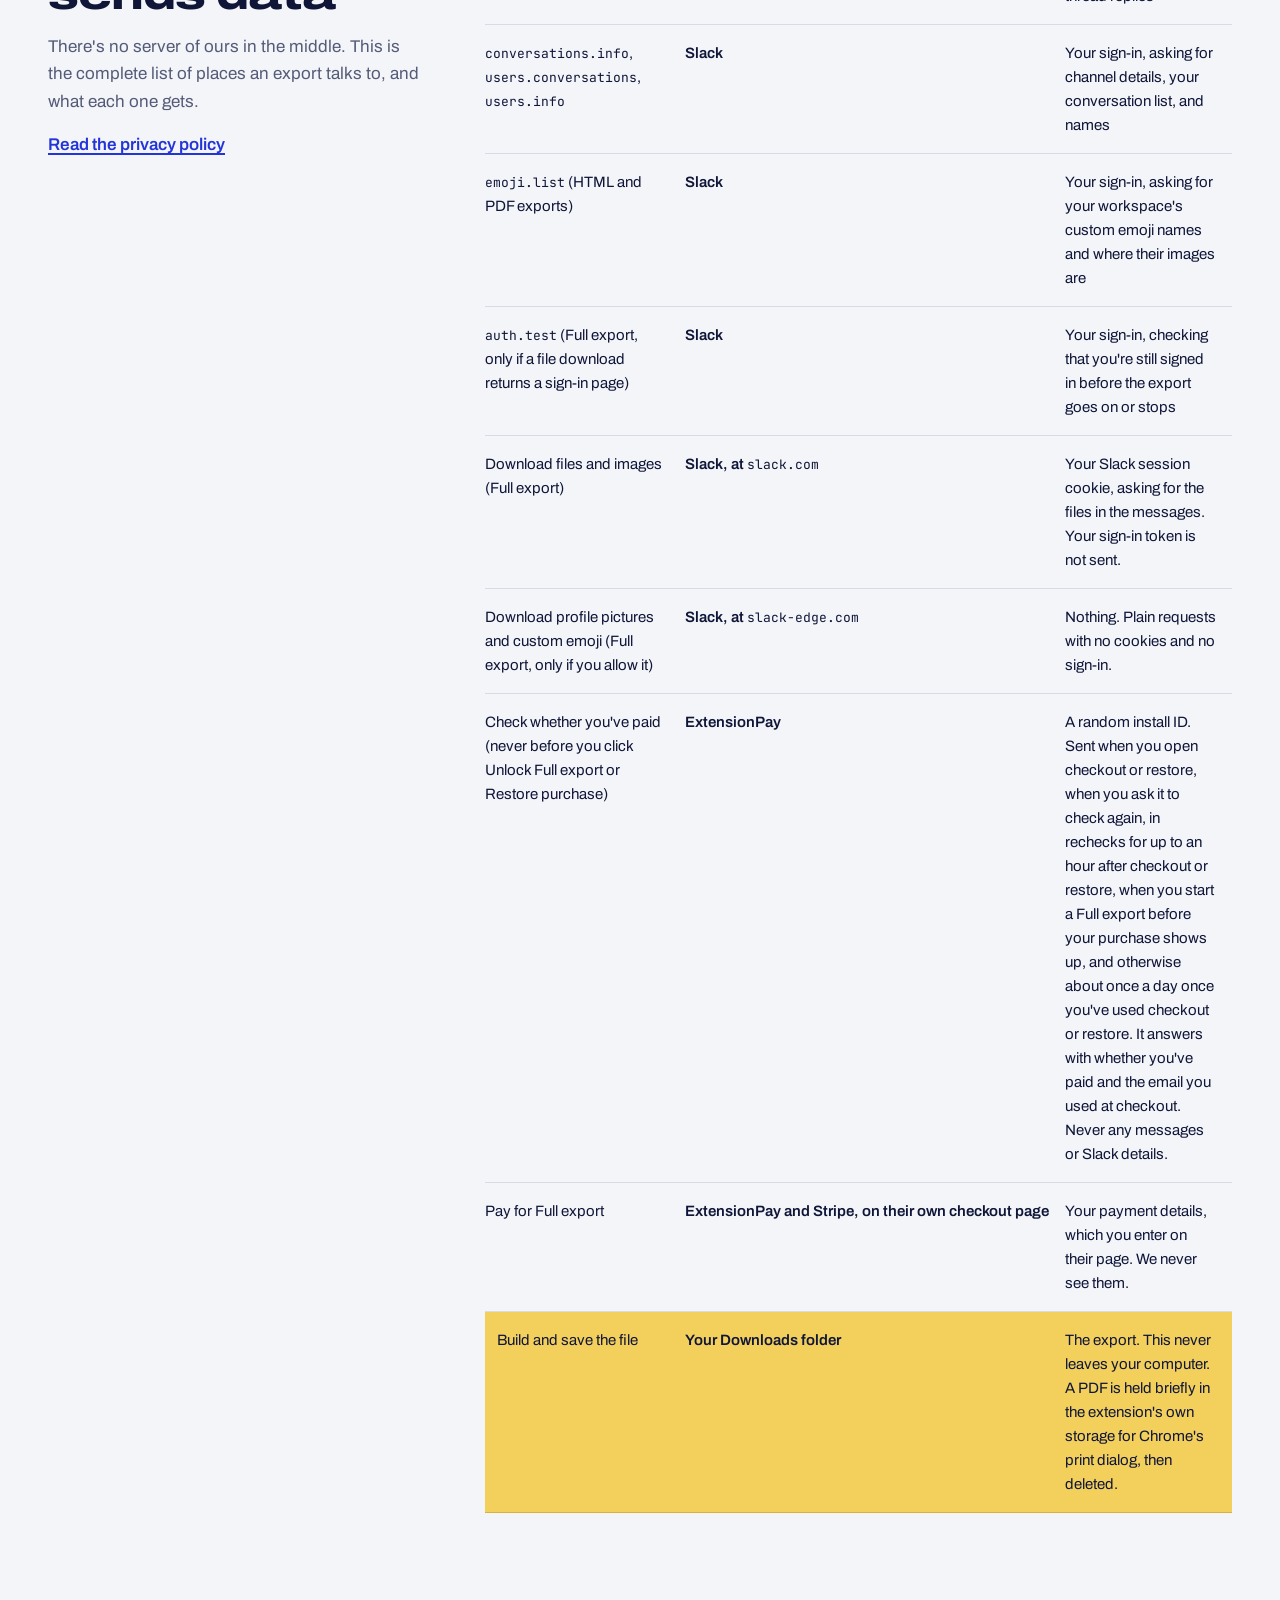
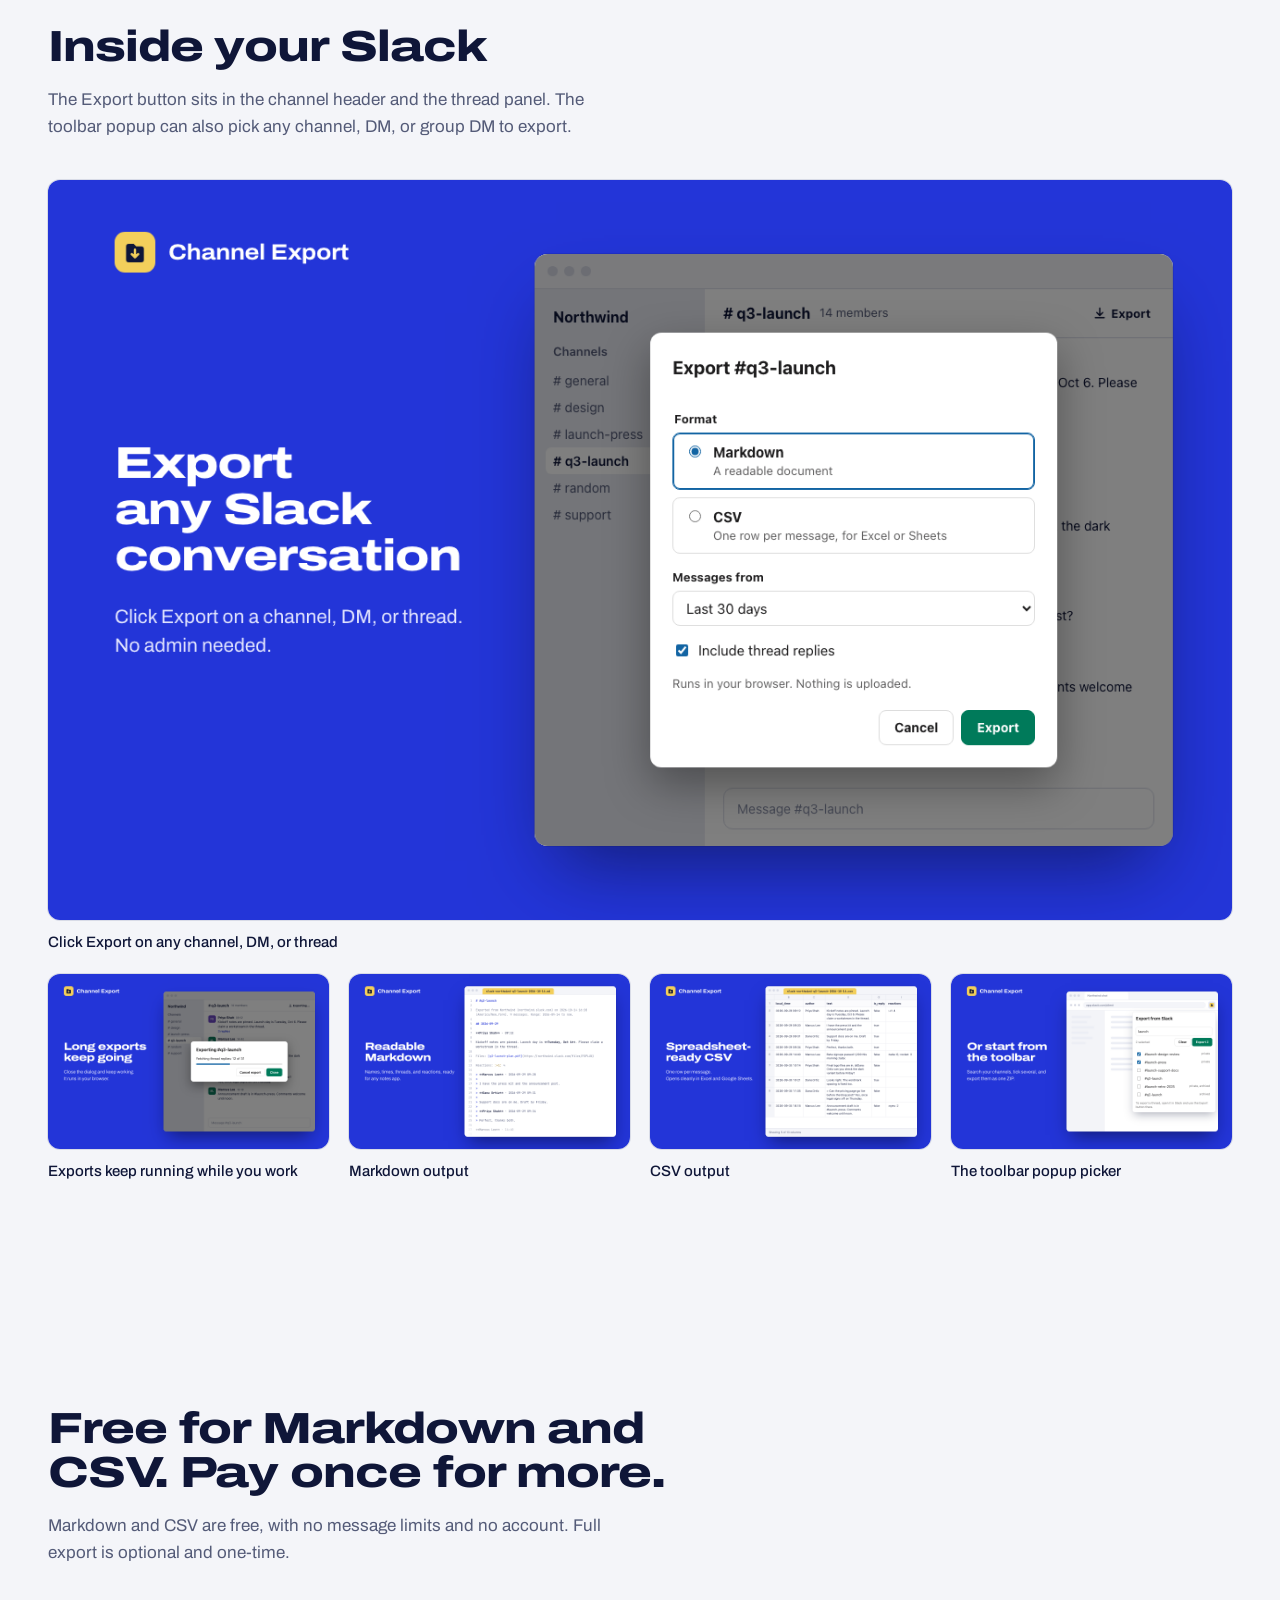
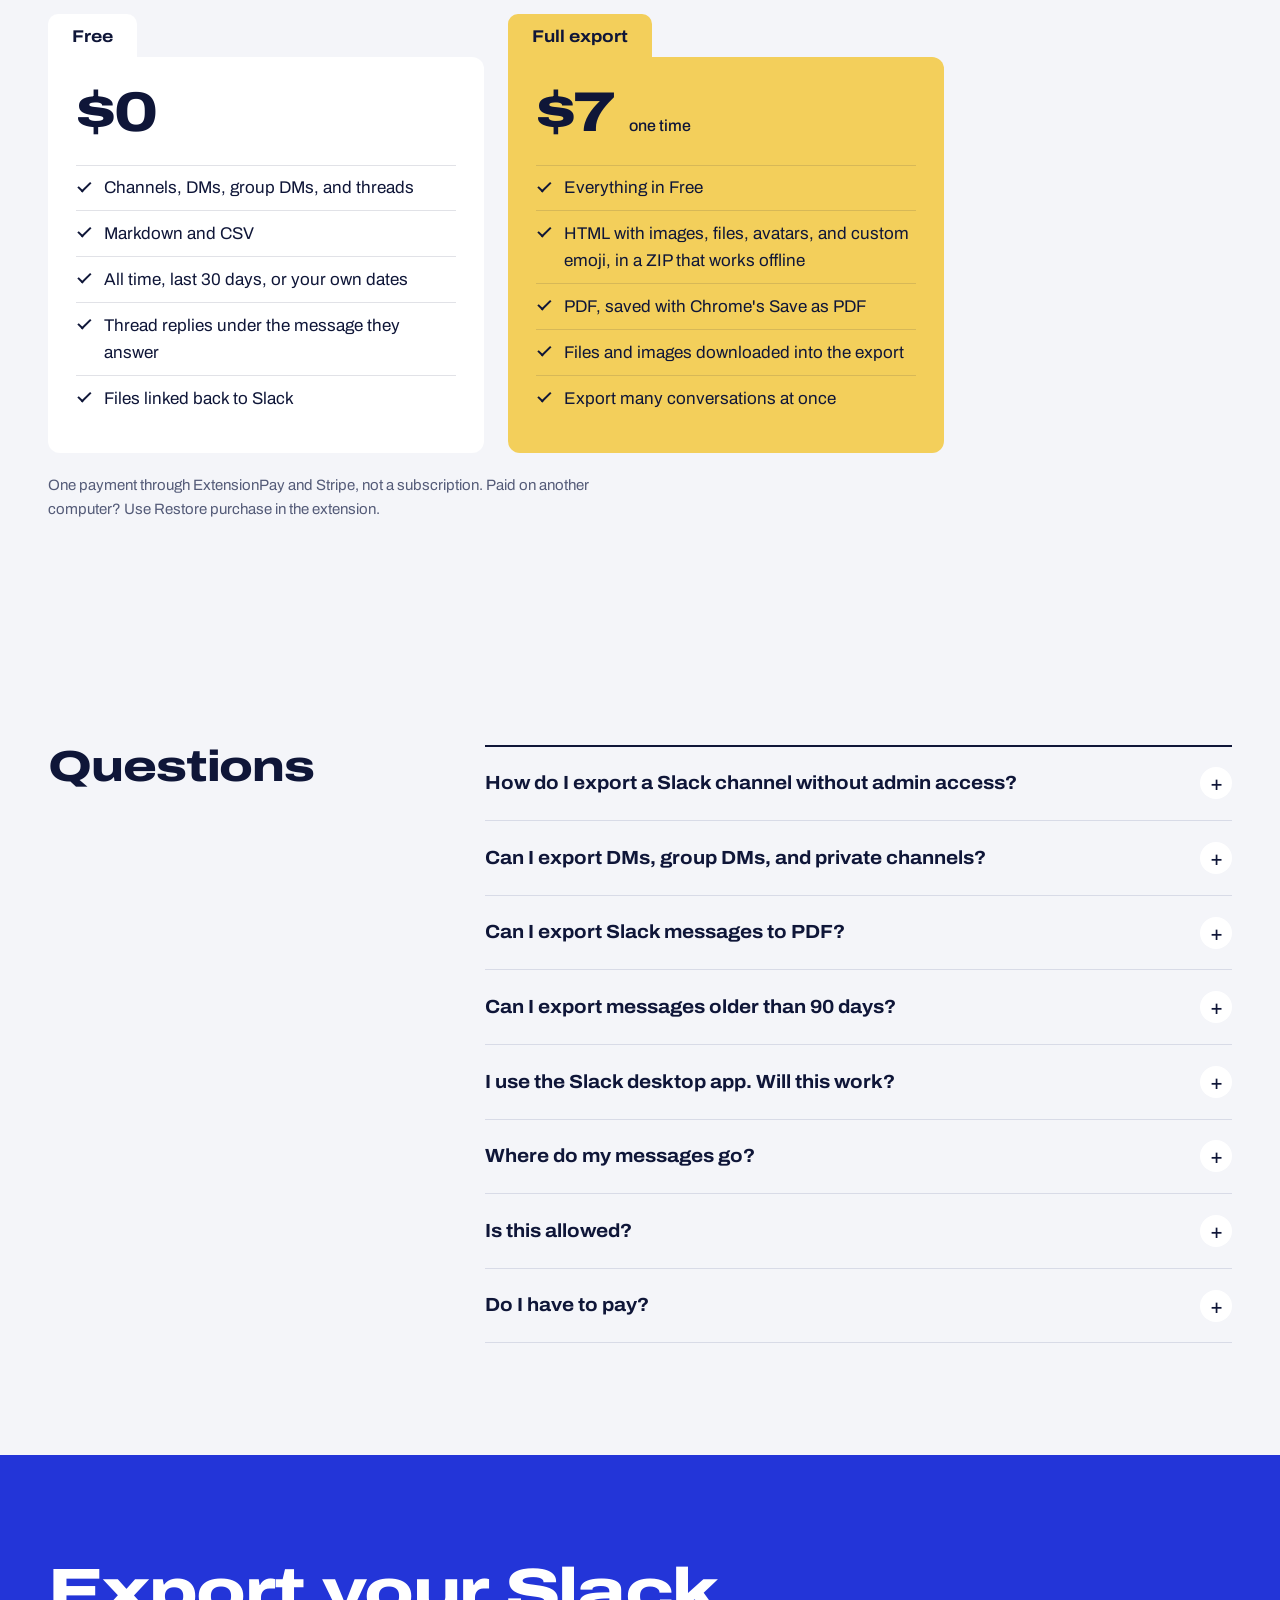
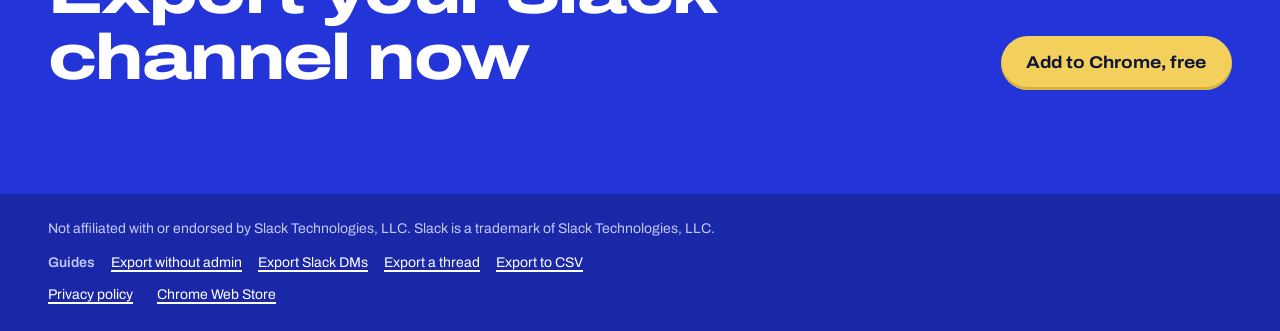
==== commit 242177c1: "site: publish four Slack export guide pages Markdown and CSV stay free with no limits. HTML, PDF, sa" ====
--- a/index.html
+++ b/index.html
@@ -492,10 +492,19 @@
   <footer class="site-footer">
     <div class="wrap">
       <p>Not affiliated with or endorsed by Slack Technologies, LLC. Slack is a trademark of Slack Technologies, LLC.</p>
-      <nav aria-label="Footer">
-        <a href="privacy">Privacy policy</a>
-        <a href="https://chromewebstore.google.com/detail/channel-export-export-sla/dddkefnkidamdnikccdjfgmoeegpmkih" data-cws-link>Chrome Web Store</a>
-      </nav>
+      <div class="footer-links">
+        <nav class="footer-guides" aria-label="Guides">
+          <span class="footer-label">Guides</span>
+          <a href="/export-slack-without-admin">Export without admin</a>
+          <a href="/export-slack-dms">Export Slack DMs</a>
+          <a href="/export-slack-thread">Export a thread</a>
+          <a href="/export-slack-channel-to-csv">Export to CSV</a>
+        </nav>
+        <nav aria-label="Footer">
+          <a href="/privacy">Privacy policy</a>
+          <a href="https://chromewebstore.google.com/detail/channel-export-export-sla/dddkefnkidamdnikccdjfgmoeegpmkih" data-cws-link>Chrome Web Store</a>
+        </nav>
+      </div>
     </div>
   </footer>
   <script data-goatcounter="https://channelexport.goatcounter.com/count"
--- a/styles.css
+++ b/styles.css
@@ -982,6 +982,71 @@
   outline-color: var(--manila);
 }
 
+.footer-links {
+  display: flex;
+  flex-direction: column;
+  align-items: flex-start;
+  gap: 0.6rem;
+}
+
+.site-footer .footer-guides {
+  flex-wrap: wrap;
+  gap: 0.35rem 1rem;
+}
+
+.footer-label {
+  color: #c3c9ff;
+  font-weight: 600;
+}
+
+.site-footer a[aria-current="page"] {
+  text-decoration-line: underline;
+  text-decoration-color: var(--manila);
+  text-decoration-thickness: 2.5px;
+  text-underline-offset: 0.2em;
+}
+
+/* Guide pages. The homepage hero keeps extra bottom padding for the demo. */
+
+.guide-hero {
+  padding-bottom: clamp(3rem, 6vw, 4.5rem);
+}
+
+.guide-copy {
+  max-width: 40rem;
+}
+
+.guide-copy .steps {
+  margin: 1.35rem 0 0;
+  padding-left: 1.35rem;
+}
+
+.guide-copy .steps li + li {
+  margin-top: 0.7rem;
+}
+
+.guide-copy .prose {
+  margin-top: 2rem;
+}
+
+.guide-copy .prose p + p {
+  margin-top: 0.875rem;
+}
+
+.section-guides {
+  padding-block: 0 clamp(3rem, 6vw, 4.5rem);
+}
+
+.guide-links {
+  max-width: 40rem;
+  margin: 1.25rem 0 0;
+  padding-left: 1.25rem;
+}
+
+.guide-links li + li {
+  margin-top: 0.45rem;
+}
+
 /* Privacy policy */
 
 .doc-hero {
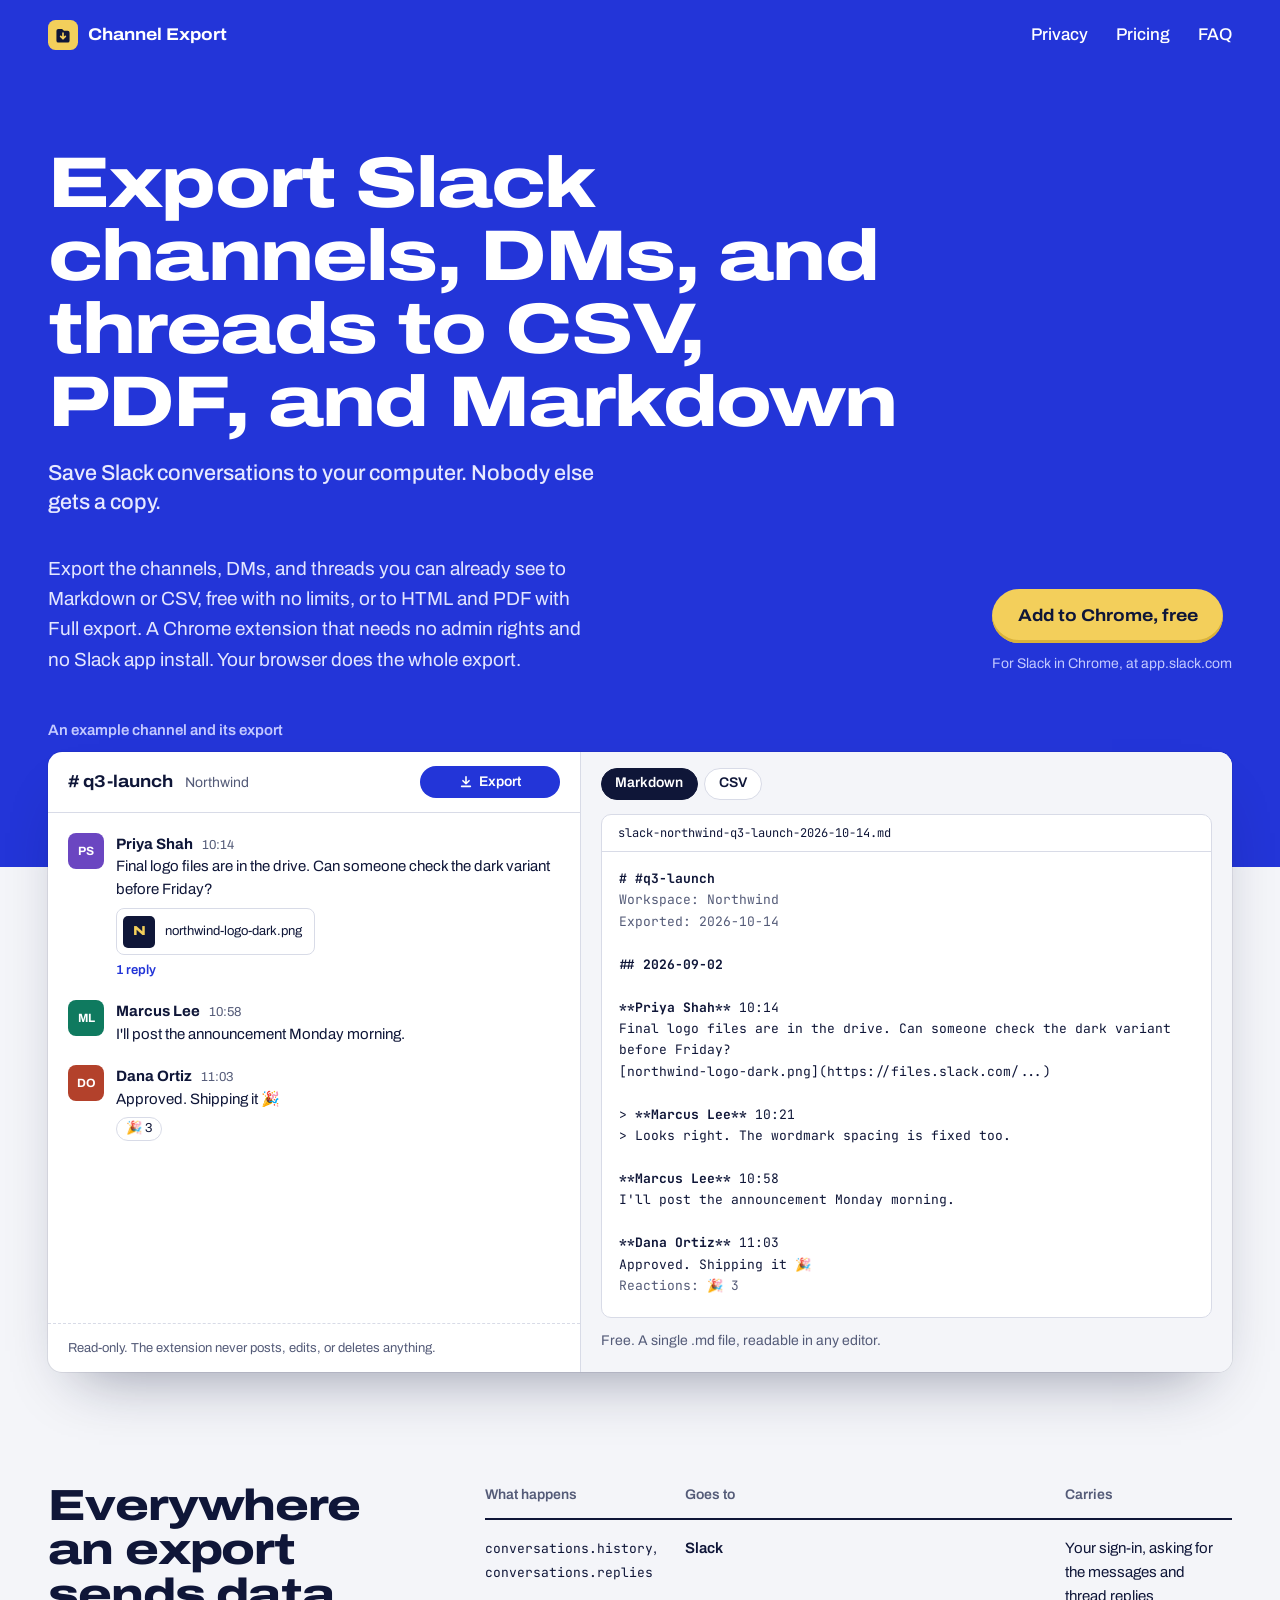
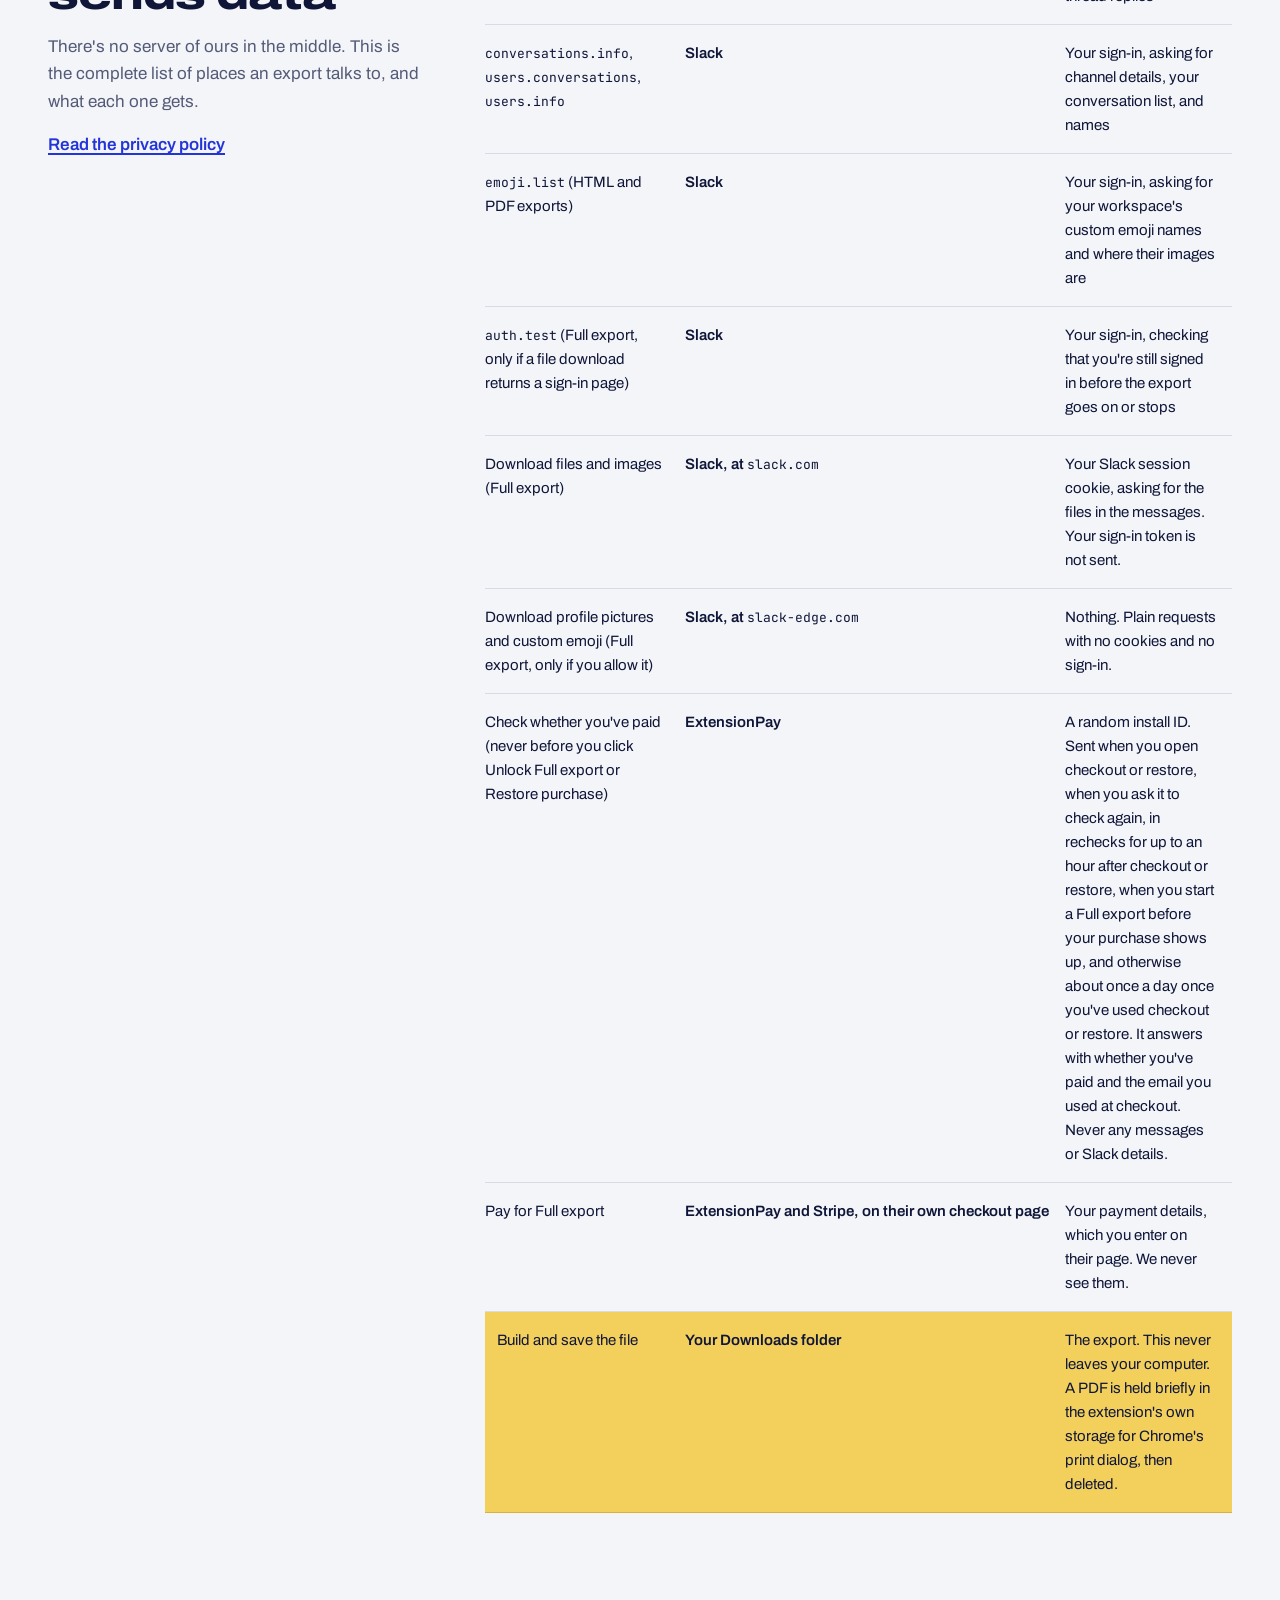
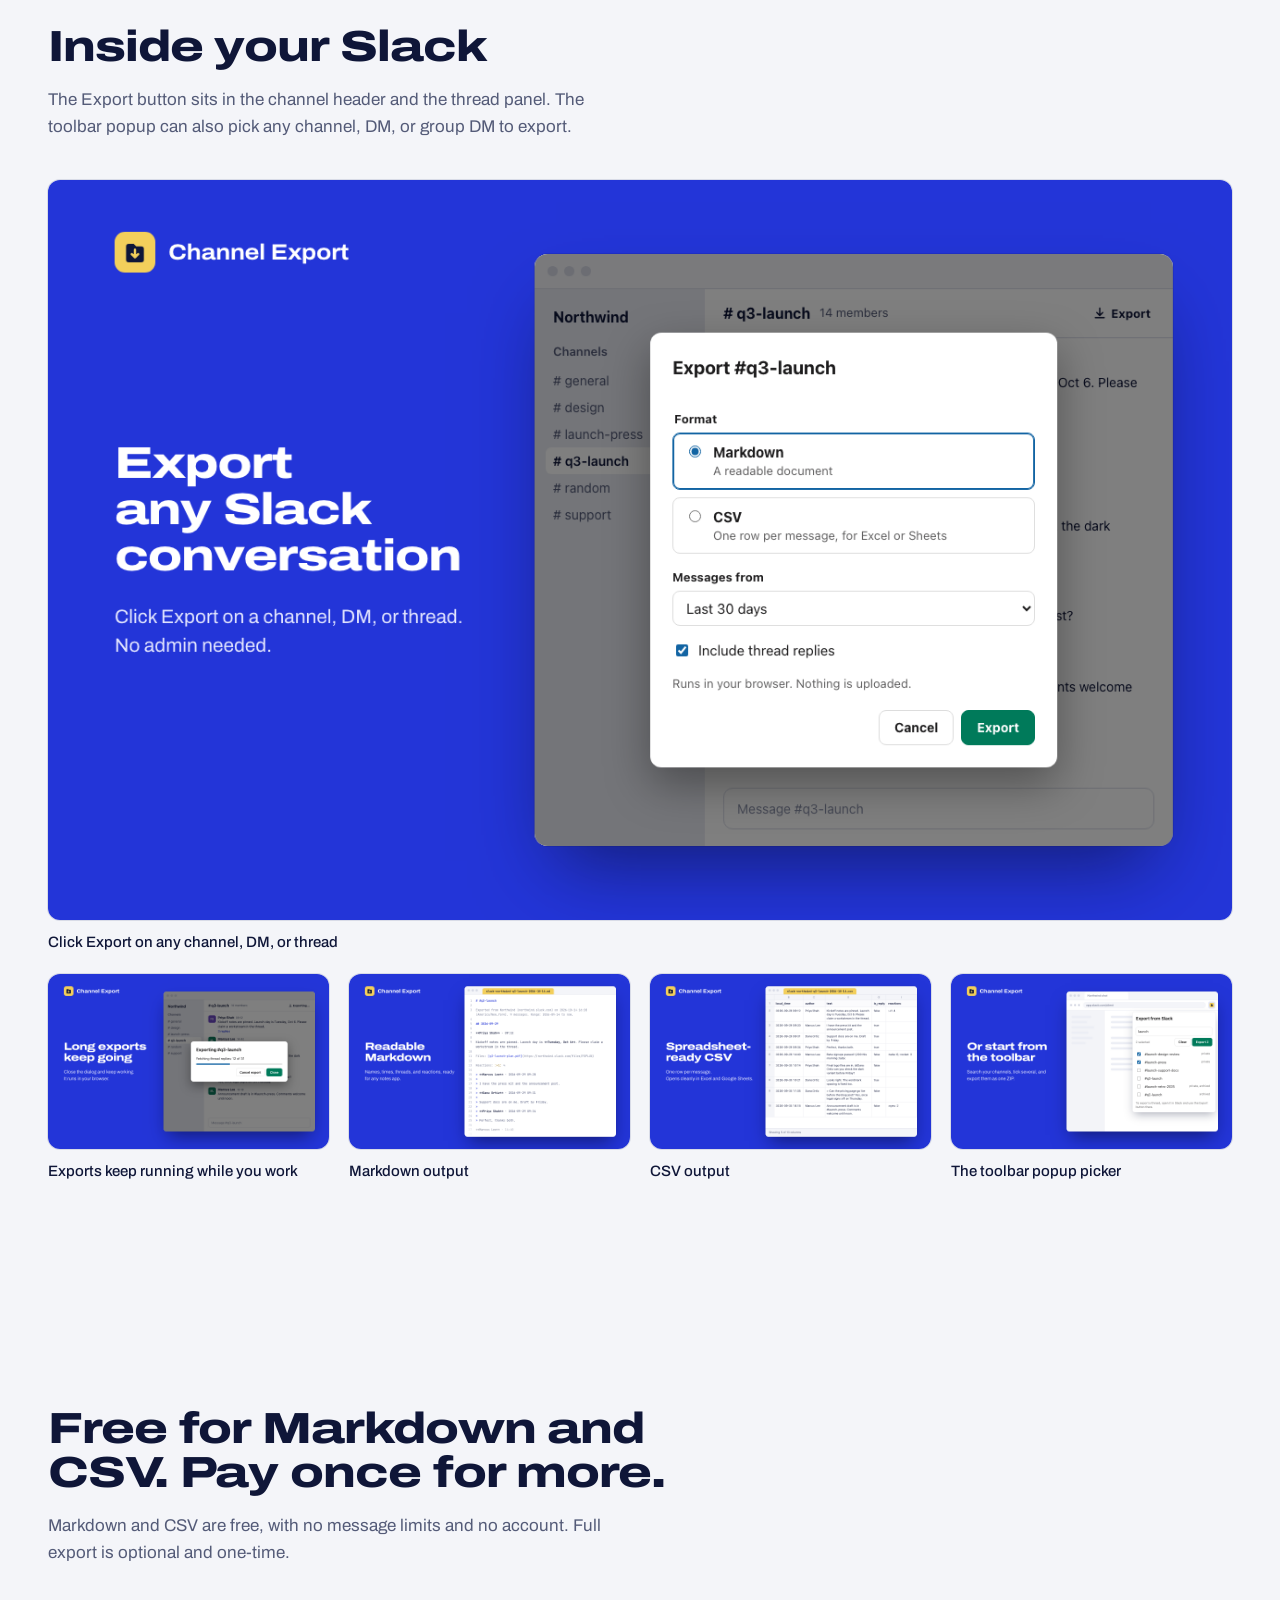
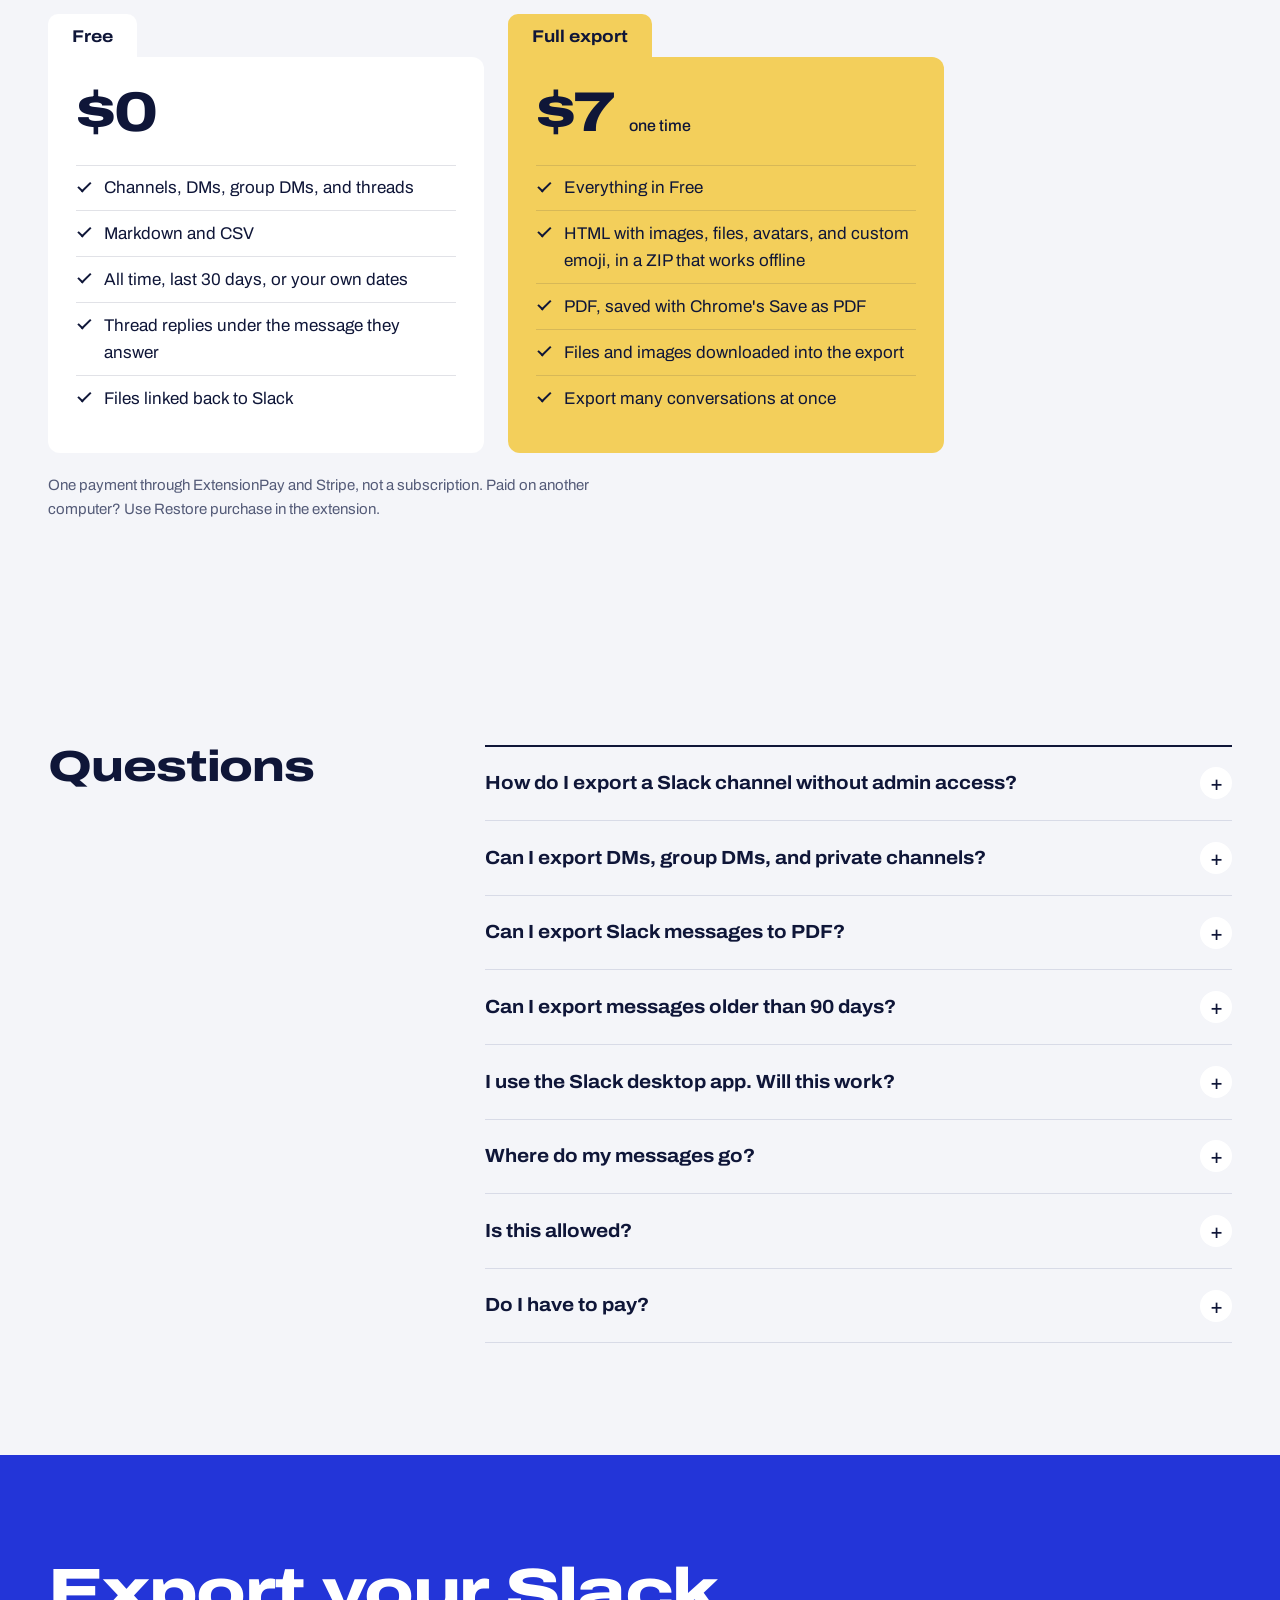
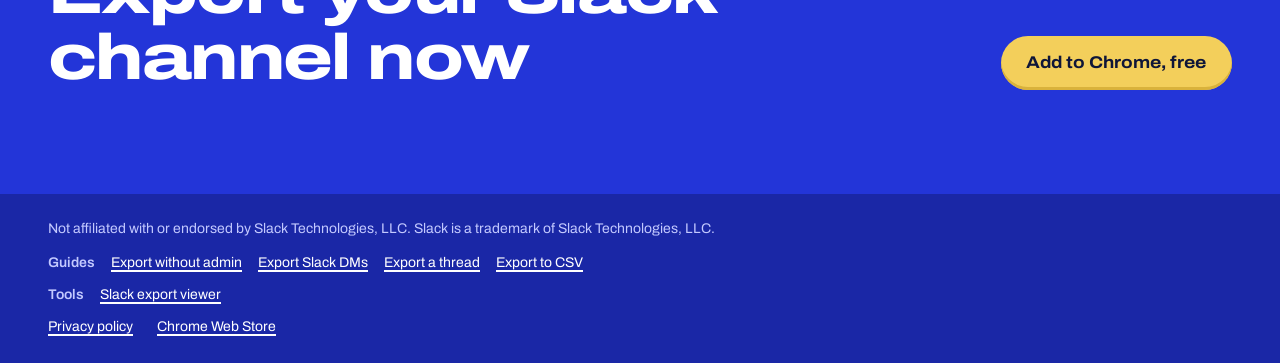
==== commit fe4f3e84: "site: add a client-side Slack export viewer Open a Slack workspace export ZIP or channel JSON in the" ====
--- a/index.html
+++ b/index.html
@@ -500,6 +500,10 @@
           <a href="/export-slack-thread">Export a thread</a>
           <a href="/export-slack-channel-to-csv">Export to CSV</a>
         </nav>
+        <nav class="footer-guides" aria-label="Tools">
+          <span class="footer-label">Tools</span>
+          <a href="/slack-export-viewer">Slack export viewer</a>
+        </nav>
         <nav aria-label="Footer">
           <a href="/privacy">Privacy policy</a>
           <a href="https://chromewebstore.google.com/detail/channel-export-export-sla/dddkefnkidamdnikccdjfgmoeegpmkih" data-cws-link>Chrome Web Store</a>
--- a/styles.css
+++ b/styles.css
@@ -1047,6 +1047,247 @@
   margin-top: 0.45rem;
 }
 
+/* Slack export viewer */
+
+.viewer-section {
+  margin-top: clamp(-3.5rem, -6vw, -2rem);
+  padding-top: 0;
+}
+
+.viewer [hidden] {
+  display: none !important;
+}
+
+.viewer {
+  background: var(--white);
+  border-radius: 14px;
+  box-shadow: 0 30px 60px -30px rgb(15 22 56 / 0.45), 0 0 0 1px rgb(15 22 56 / 0.08);
+  padding: clamp(1rem, 2vw, 1.5rem);
+}
+
+.dropzone {
+  padding: clamp(1.5rem, 4vw, 2.75rem) 1.25rem;
+  border: 1.5px dashed var(--line);
+  border-radius: 12px;
+  background: var(--paper);
+  text-align: center;
+}
+
+.dropzone.is-drag {
+  border-color: var(--cobalt);
+  background: #eef0ff;
+}
+
+.drop-title {
+  font-size: clamp(1.5rem, 2.4vw, 2rem);
+  font-stretch: 125%;
+  font-weight: 800;
+  letter-spacing: -0.025em;
+  line-height: 1.1;
+}
+
+.dropzone p + p {
+  max-width: 36rem;
+  margin: 0.7rem auto 0;
+  color: var(--muted);
+}
+
+.viewer-actions {
+  display: flex;
+  flex-wrap: wrap;
+  justify-content: center;
+  gap: 0.6rem;
+  margin-top: 1.15rem;
+}
+
+.viewer.is-loaded .drop-title,
+.viewer.is-loaded .dropzone p {
+  display: none;
+}
+
+.viewer.is-loaded .dropzone {
+  padding: 0.85rem 1rem;
+}
+
+.viewer.is-loaded .viewer-actions {
+  margin-top: 0;
+}
+
+.viewer-btn {
+  position: relative;
+  display: inline-flex;
+  align-items: center;
+  justify-content: center;
+  min-height: 2.75rem;
+  padding: 0.55rem 1.1rem;
+  border: 0;
+  border-radius: 999px;
+  background: var(--cobalt);
+  color: var(--white);
+  font: 700 0.9375rem/1.2 var(--sans);
+  font-stretch: 112%;
+  cursor: pointer;
+}
+
+.viewer-btn:hover {
+  background: var(--cobalt-deep);
+  color: var(--white);
+  text-decoration: none;
+}
+
+.viewer-btn.secondary {
+  background: var(--white);
+  color: var(--ink);
+  box-shadow: inset 0 0 0 1.5px var(--line);
+}
+
+.viewer-btn.secondary:hover {
+  background: var(--white);
+  color: var(--ink);
+  box-shadow: inset 0 0 0 1.5px var(--ink);
+}
+
+.viewer-btn:disabled,
+.viewer-btn:has(input:disabled) {
+  opacity: 0.55;
+  cursor: progress;
+}
+
+.viewer-file {
+  position: absolute;
+  width: 1px;
+  height: 1px;
+  padding: 0;
+  margin: -1px;
+  overflow: hidden;
+  clip: rect(0, 0, 0, 0);
+  white-space: nowrap;
+  border: 0;
+}
+
+.viewer-status,
+.viewer-count,
+.viewer-note {
+  color: var(--muted);
+  font-size: 0.9375rem;
+}
+
+.viewer-status {
+  margin-top: 0.9rem;
+}
+
+.viewer-error {
+  margin-top: 0.9rem;
+  padding: 0.85rem 1rem;
+  border-radius: 8px;
+  background: #fff4f0;
+  box-shadow: inset 3px 0 0 #b3412b;
+}
+
+.viewer-warnings {
+  margin: 0.75rem 0 0;
+  padding: 0.75rem 1rem 0.75rem 2rem;
+  border-radius: 8px;
+  background: #fff8e4;
+  font-size: 0.875rem;
+}
+
+.viewer-warnings li + li {
+  margin-top: 0.35rem;
+}
+
+.viewer-app {
+  margin-top: 1.25rem;
+  padding-top: 1.25rem;
+  border-top: 1px solid var(--line);
+}
+
+.viewer-toolbar {
+  display: flex;
+  flex-wrap: wrap;
+  align-items: end;
+  gap: 0.75rem;
+}
+
+.viewer-field {
+  display: flex;
+  flex-direction: column;
+  gap: 0.3rem;
+  min-width: 0;
+  font-size: 0.8125rem;
+  font-weight: 700;
+}
+
+.viewer-search {
+  flex: 1 1 14rem;
+}
+
+.viewer-field select,
+.viewer-field input {
+  width: 100%;
+  min-width: 12rem;
+  padding: 0.55rem 0.7rem;
+  border: 1px solid var(--line);
+  border-radius: 8px;
+  background: var(--white);
+  color: var(--ink);
+  font: 400 1rem/1.4 var(--sans);
+}
+
+.viewer-count {
+  margin-top: 0.85rem;
+}
+
+.viewer-log {
+  list-style: none;
+  max-height: 36rem;
+  margin: 0.85rem 0 0;
+  padding: 1rem 0.25rem 0.25rem;
+  overflow: auto;
+  border-top: 1px solid var(--line);
+  display: grid;
+  gap: 1rem;
+}
+
+.viewer-msg {
+  content-visibility: auto;
+  contain-intrinsic-size: auto 4.5rem;
+  min-width: 0;
+}
+
+.viewer-msg.is-reply {
+  padding-left: 0.85rem;
+  border-left: 2px solid var(--line);
+}
+
+.viewer-text {
+  margin-top: 0.15rem;
+  white-space: pre-wrap;
+  overflow-wrap: anywhere;
+}
+
+.viewer-text.is-empty {
+  color: var(--muted);
+}
+
+.viewer-more {
+  margin-top: 0.9rem;
+}
+
+.viewer-note {
+  margin-top: 0.9rem;
+  font-size: 0.8125rem;
+}
+
+.guide-copy code,
+.answer code {
+  font: 0.85em var(--mono);
+  padding: 0.1em 0.35em;
+  border-radius: 4px;
+  background: var(--white);
+  box-shadow: 0 0 0 1px var(--line);
+}
+
 /* Privacy policy */
 
 .doc-hero {
@@ -1190,6 +1431,20 @@
     content: "To " / "";
     font-weight: 400;
   }
+
+  .viewer-toolbar {
+    align-items: stretch;
+  }
+
+  .viewer-field select,
+  .viewer-field input,
+  .viewer-search {
+    min-width: 0;
+  }
+
+  .viewer-toolbar .viewer-btn {
+    flex: 1 1 auto;
+  }
 }
 
 @media (prefers-reduced-motion: reduce) {
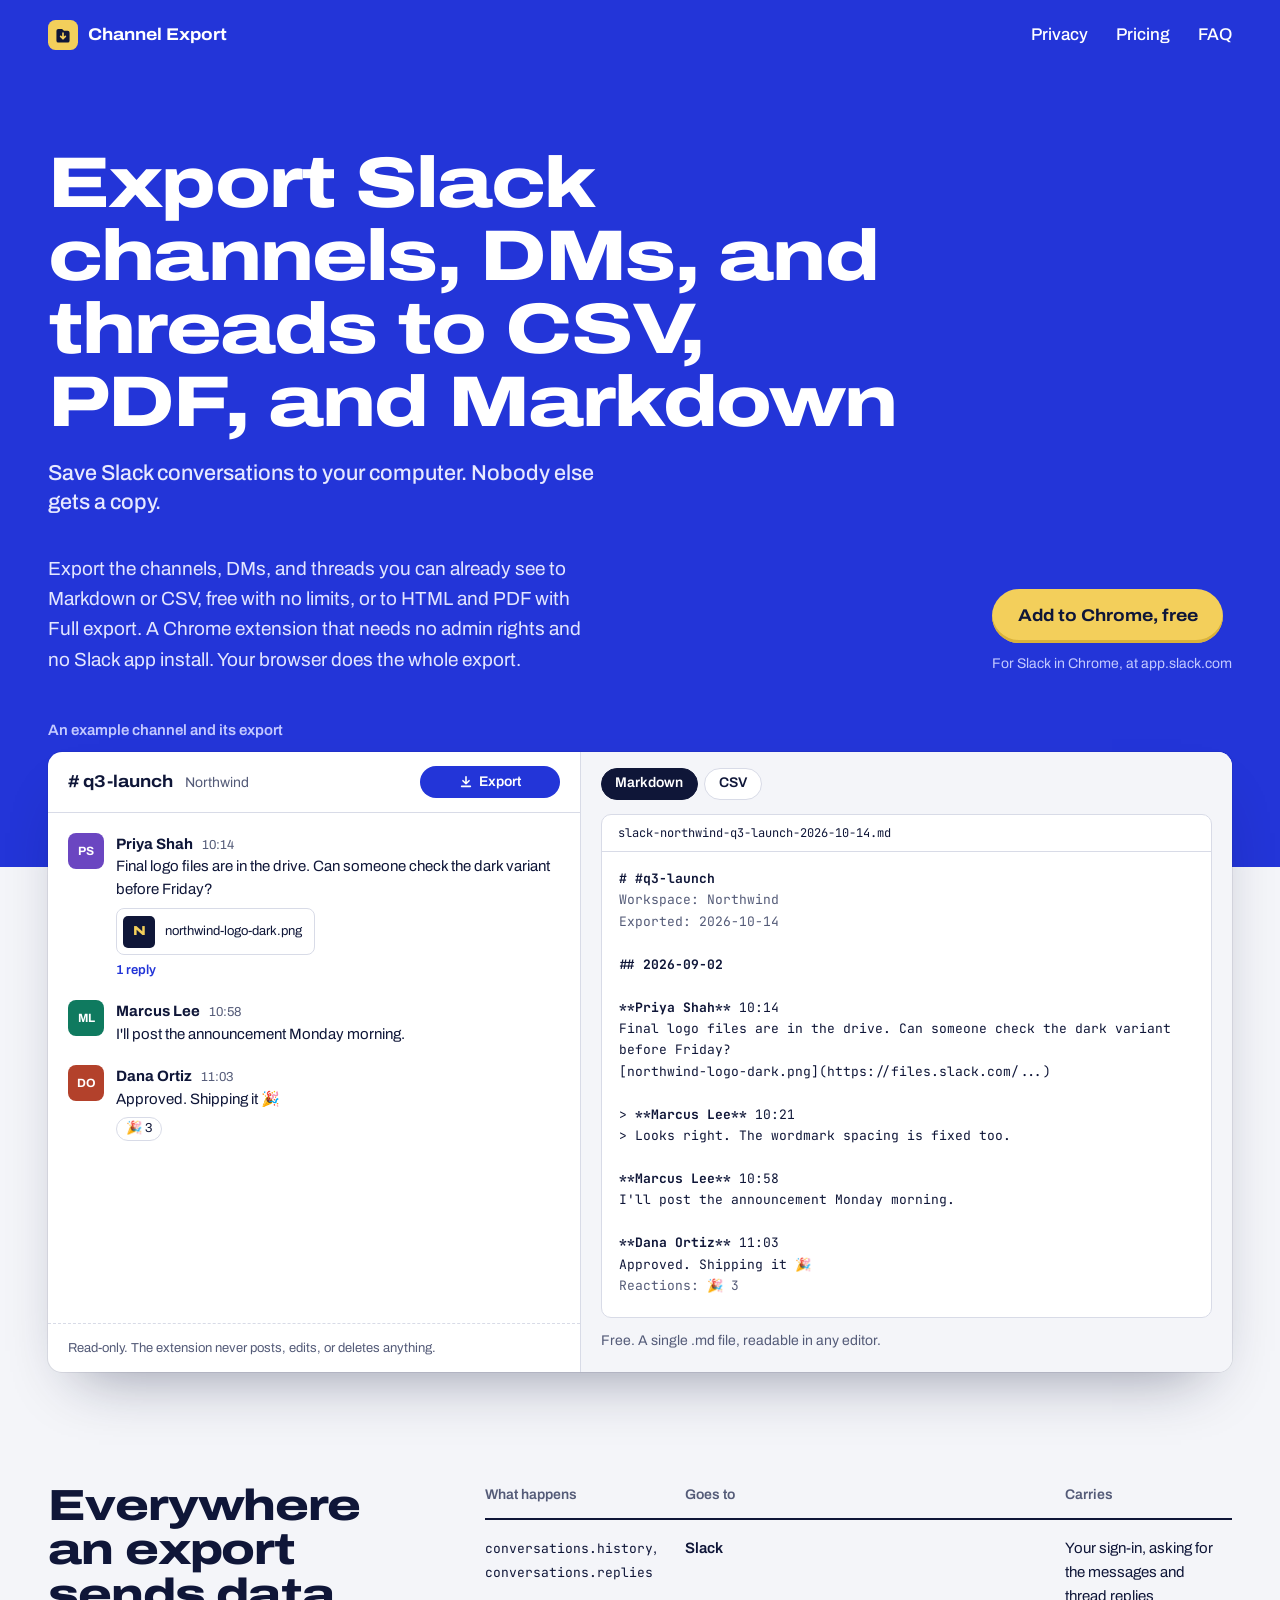
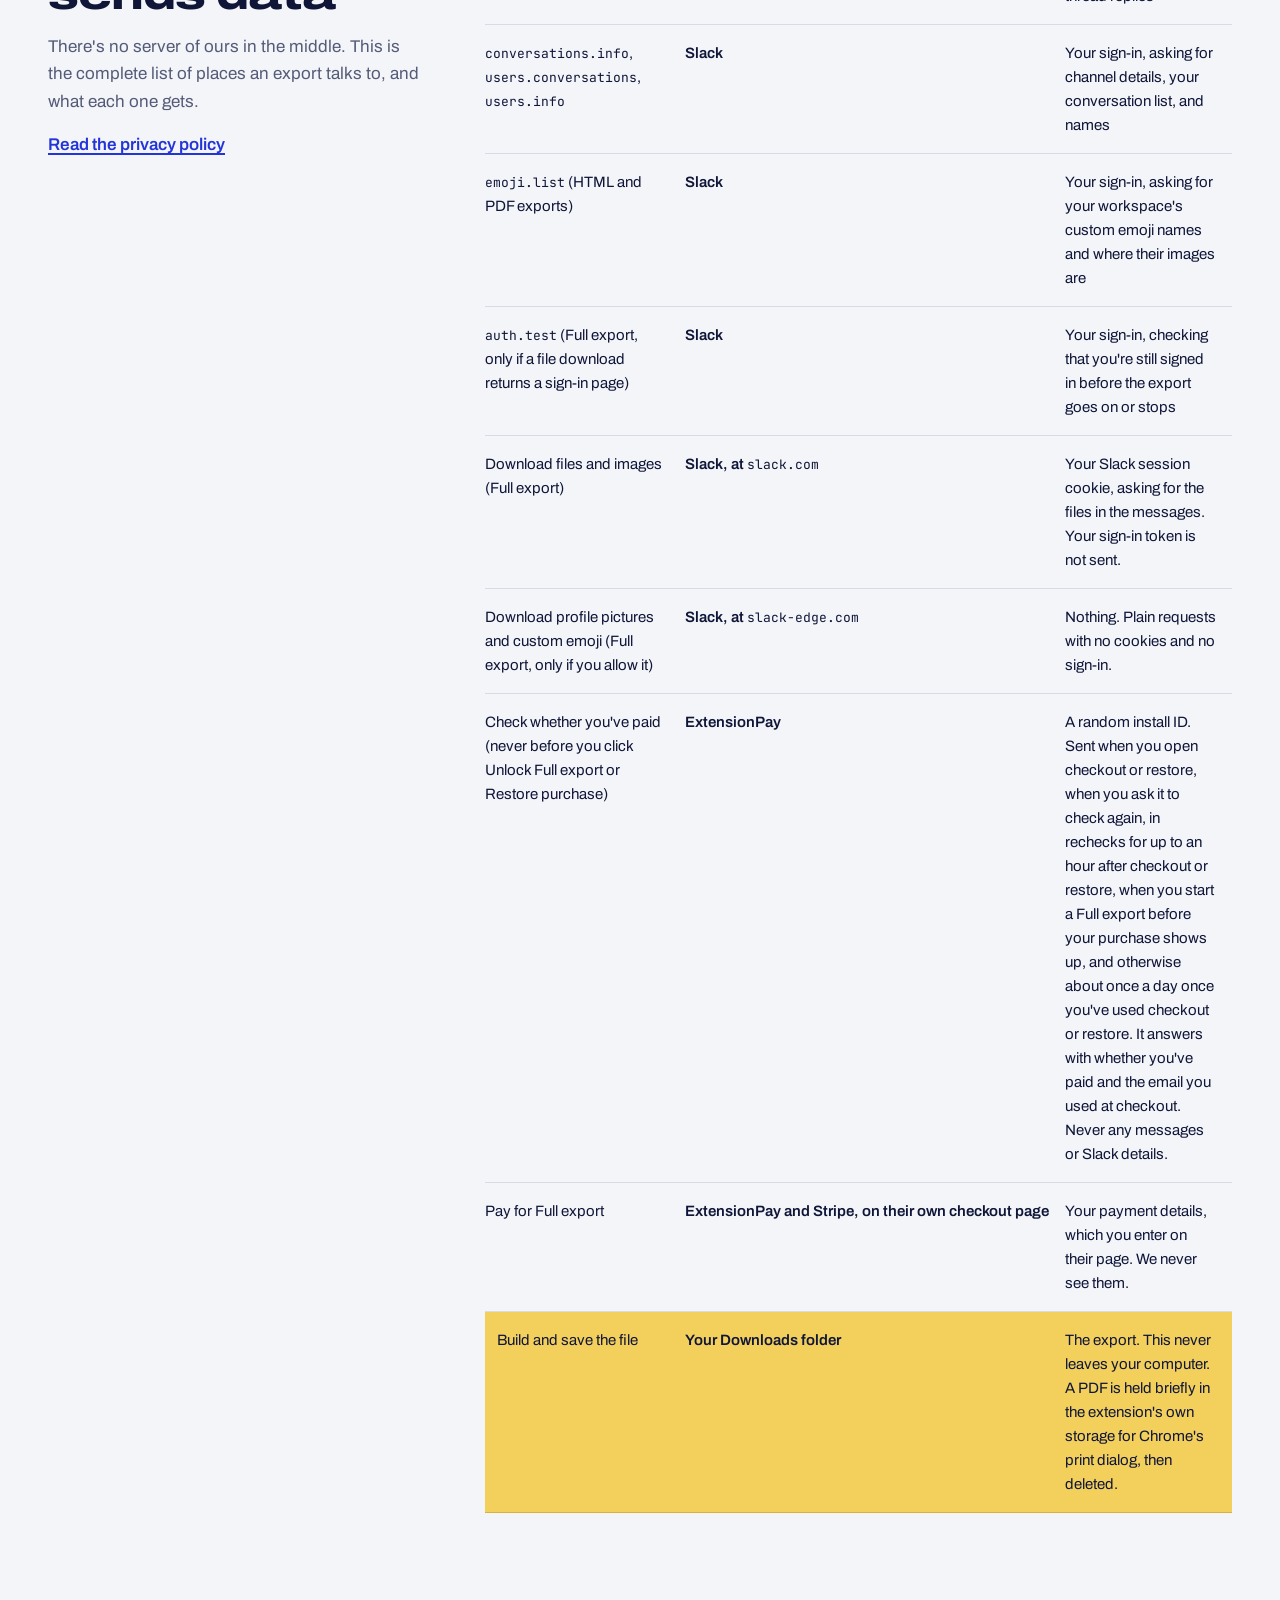
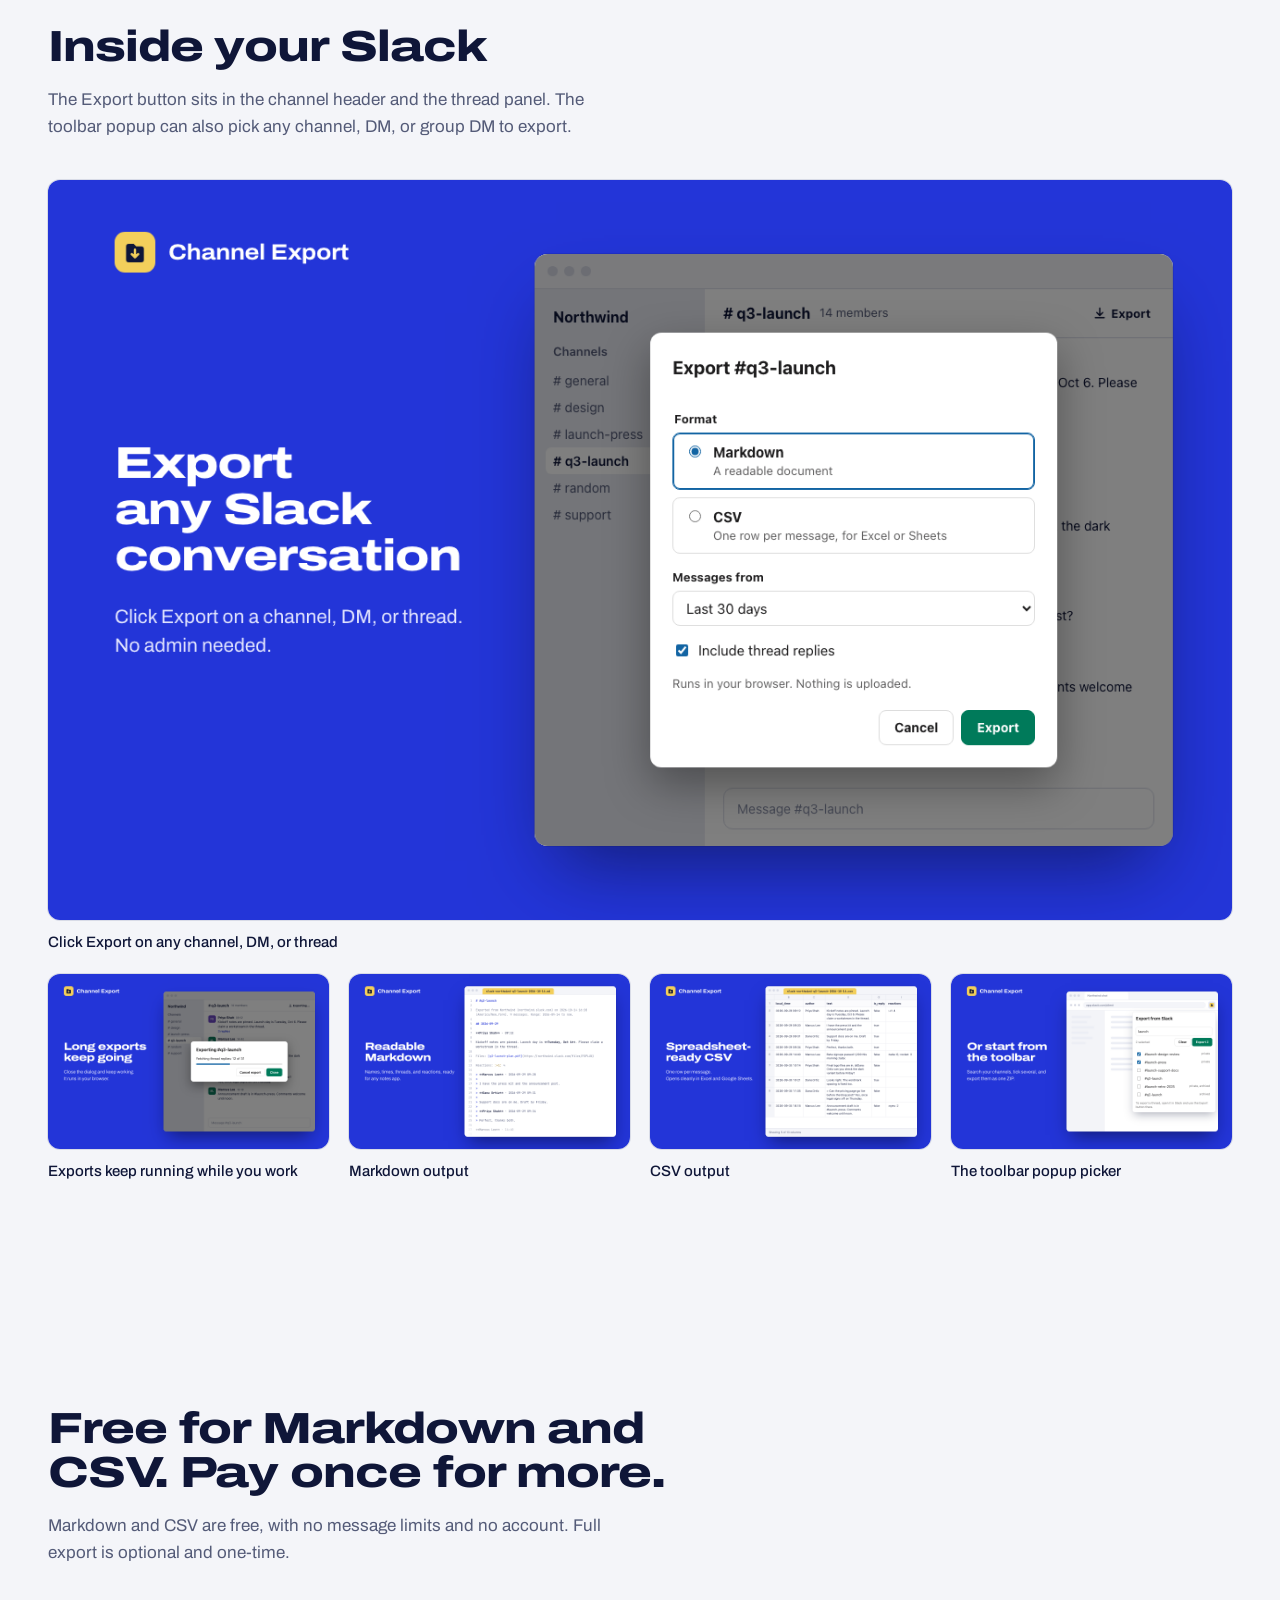
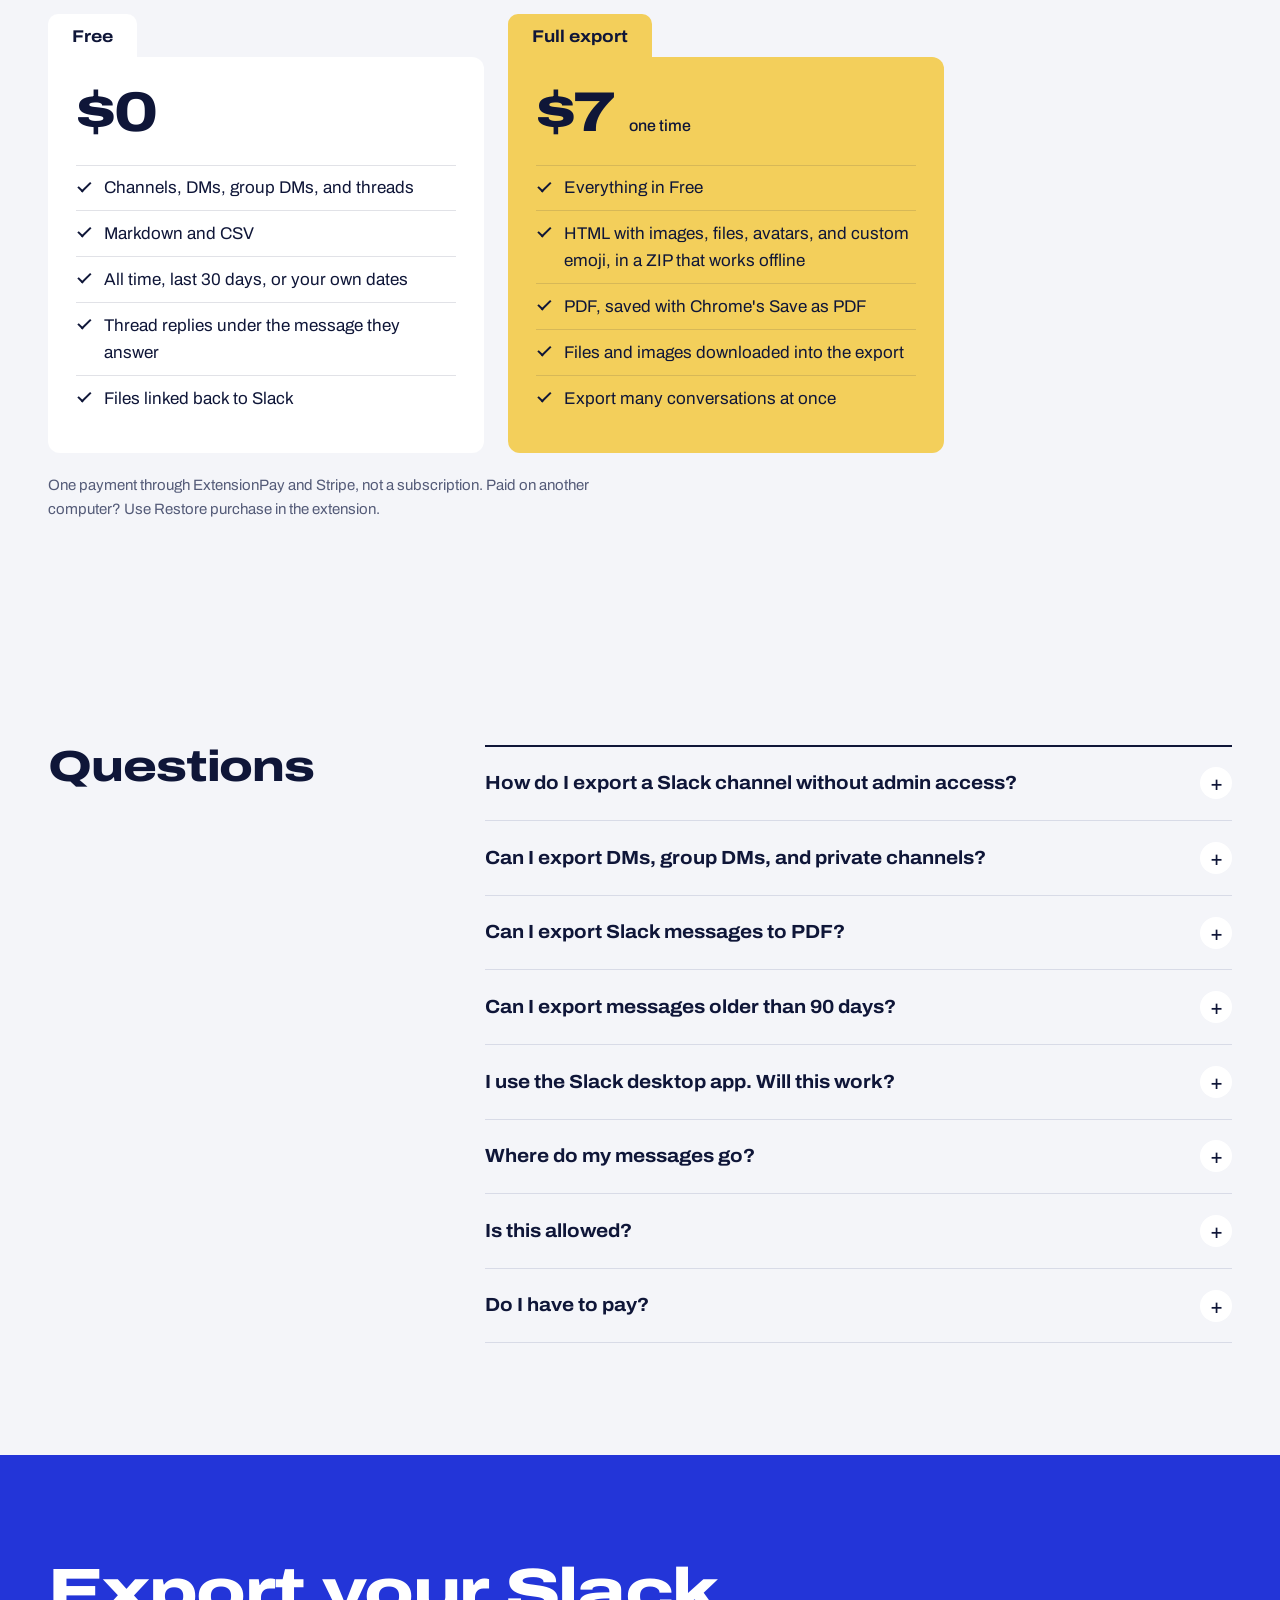
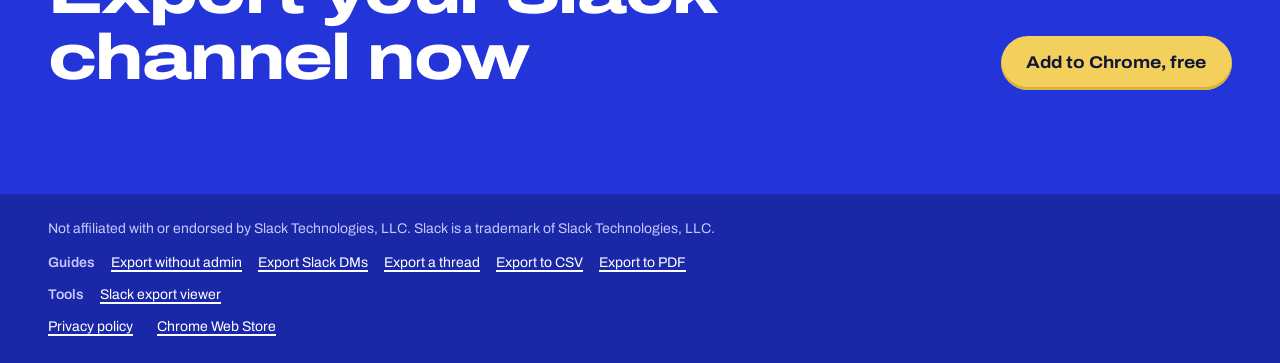
==== commit 0dd26e65: "site: add a guide for exporting Slack conversations to PDF Publish /export-slack-to-pdf, list it in " ====
--- a/index.html
+++ b/index.html
@@ -499,6 +499,7 @@
           <a href="/export-slack-dms">Export Slack DMs</a>
           <a href="/export-slack-thread">Export a thread</a>
           <a href="/export-slack-channel-to-csv">Export to CSV</a>
+          <a href="/export-slack-to-pdf">Export to PDF</a>
         </nav>
         <nav class="footer-guides" aria-label="Tools">
           <span class="footer-label">Tools</span>
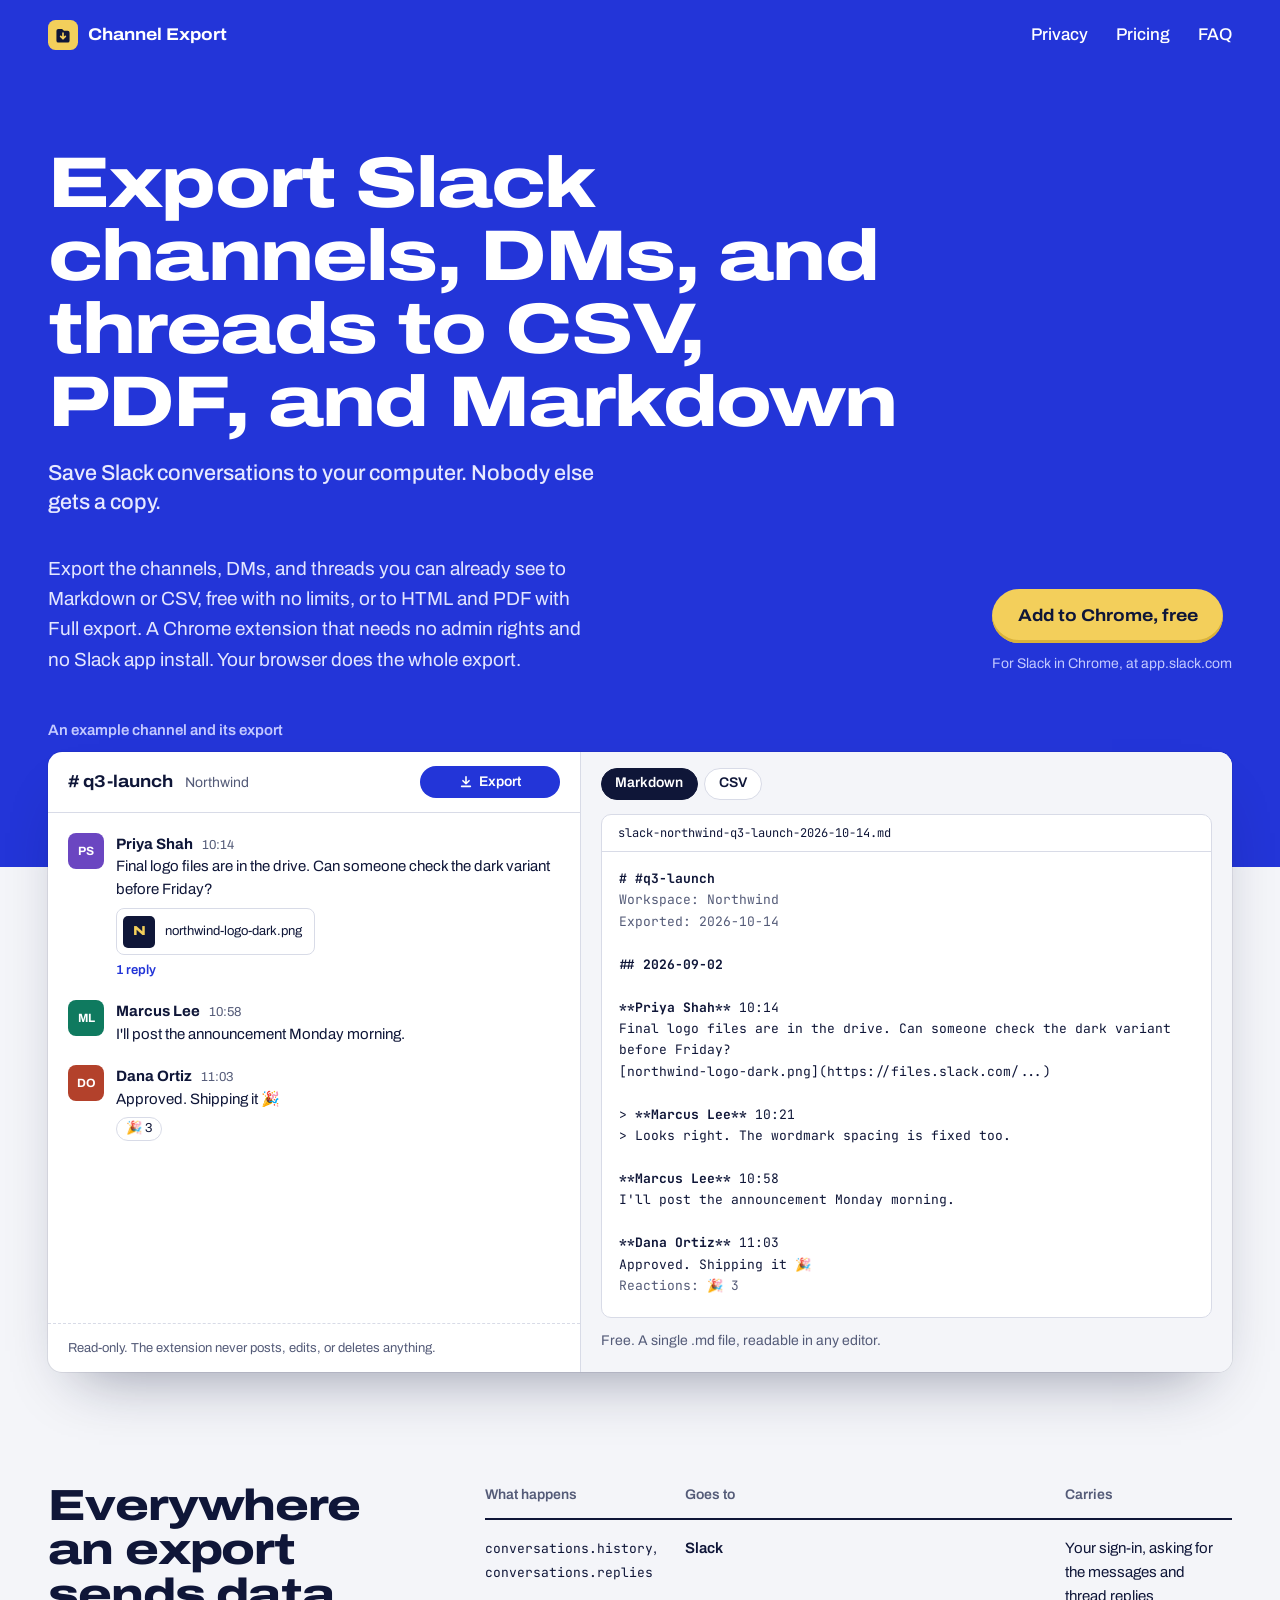
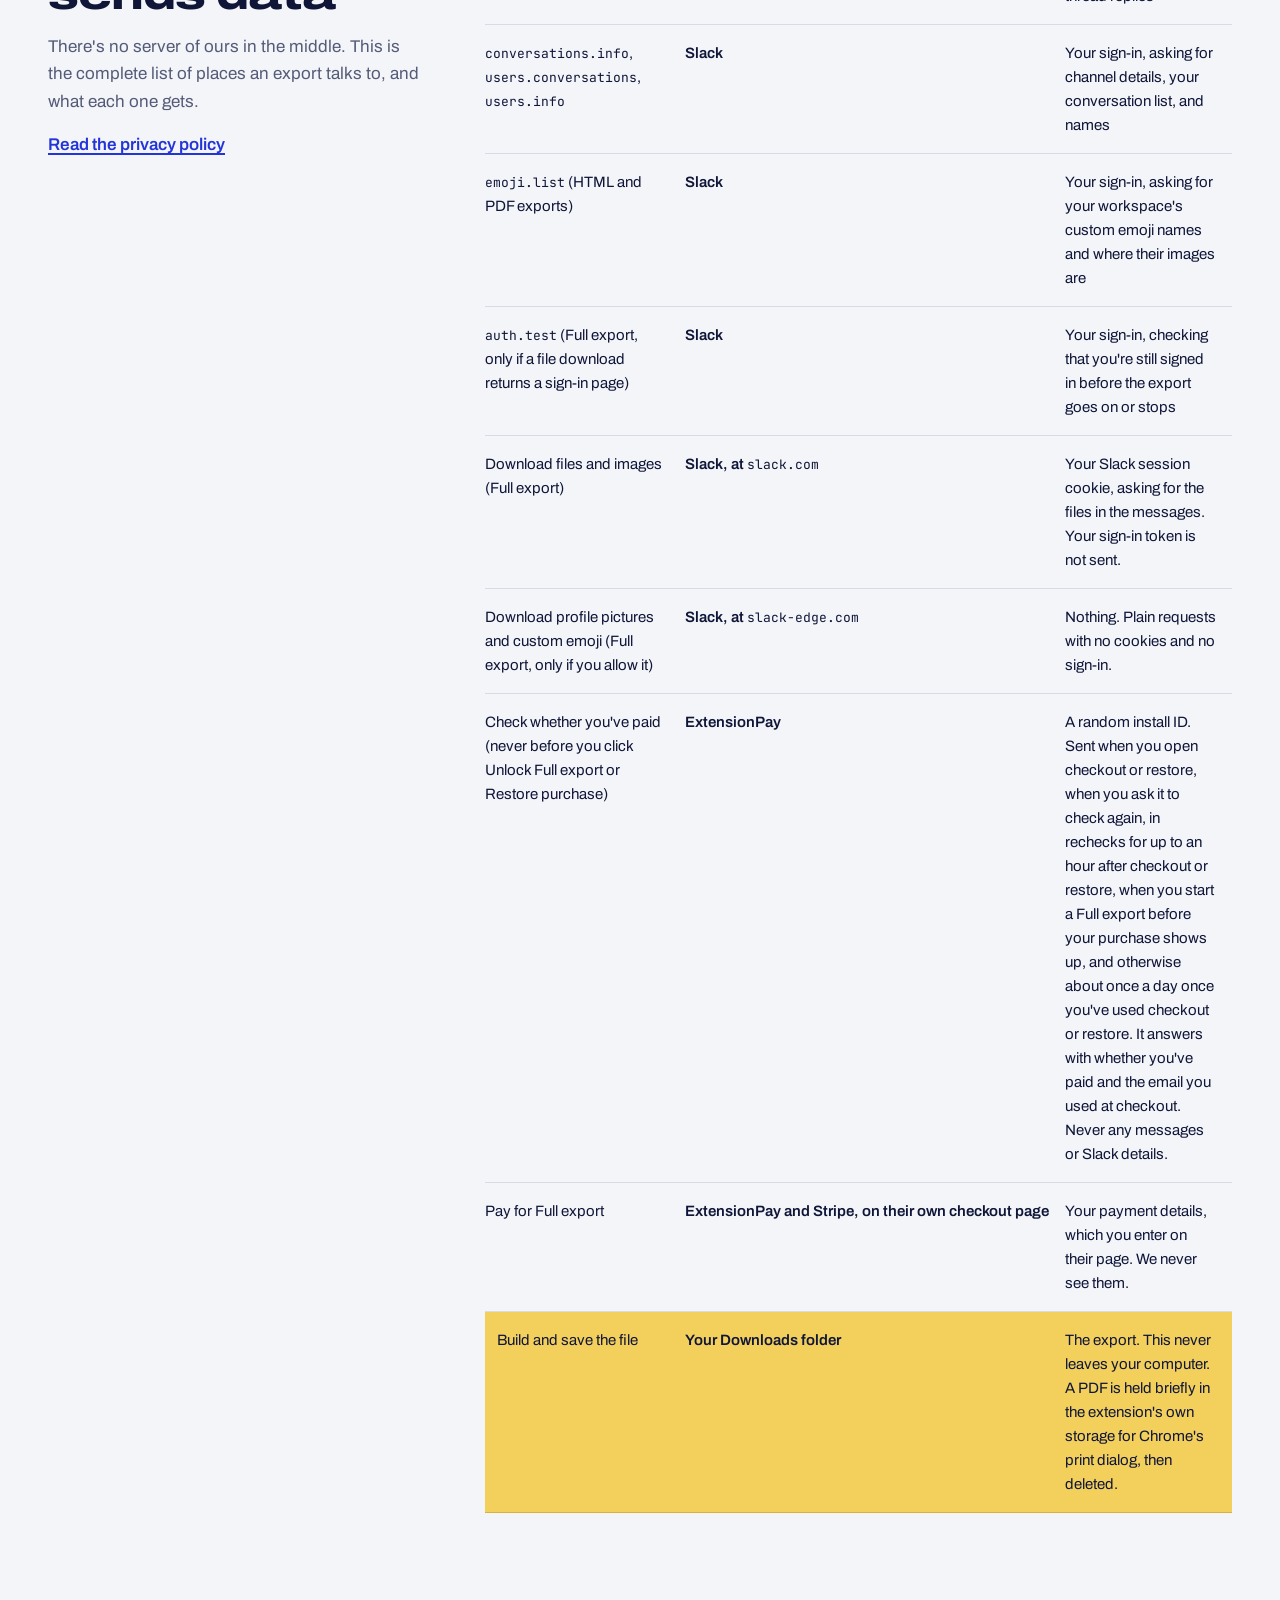
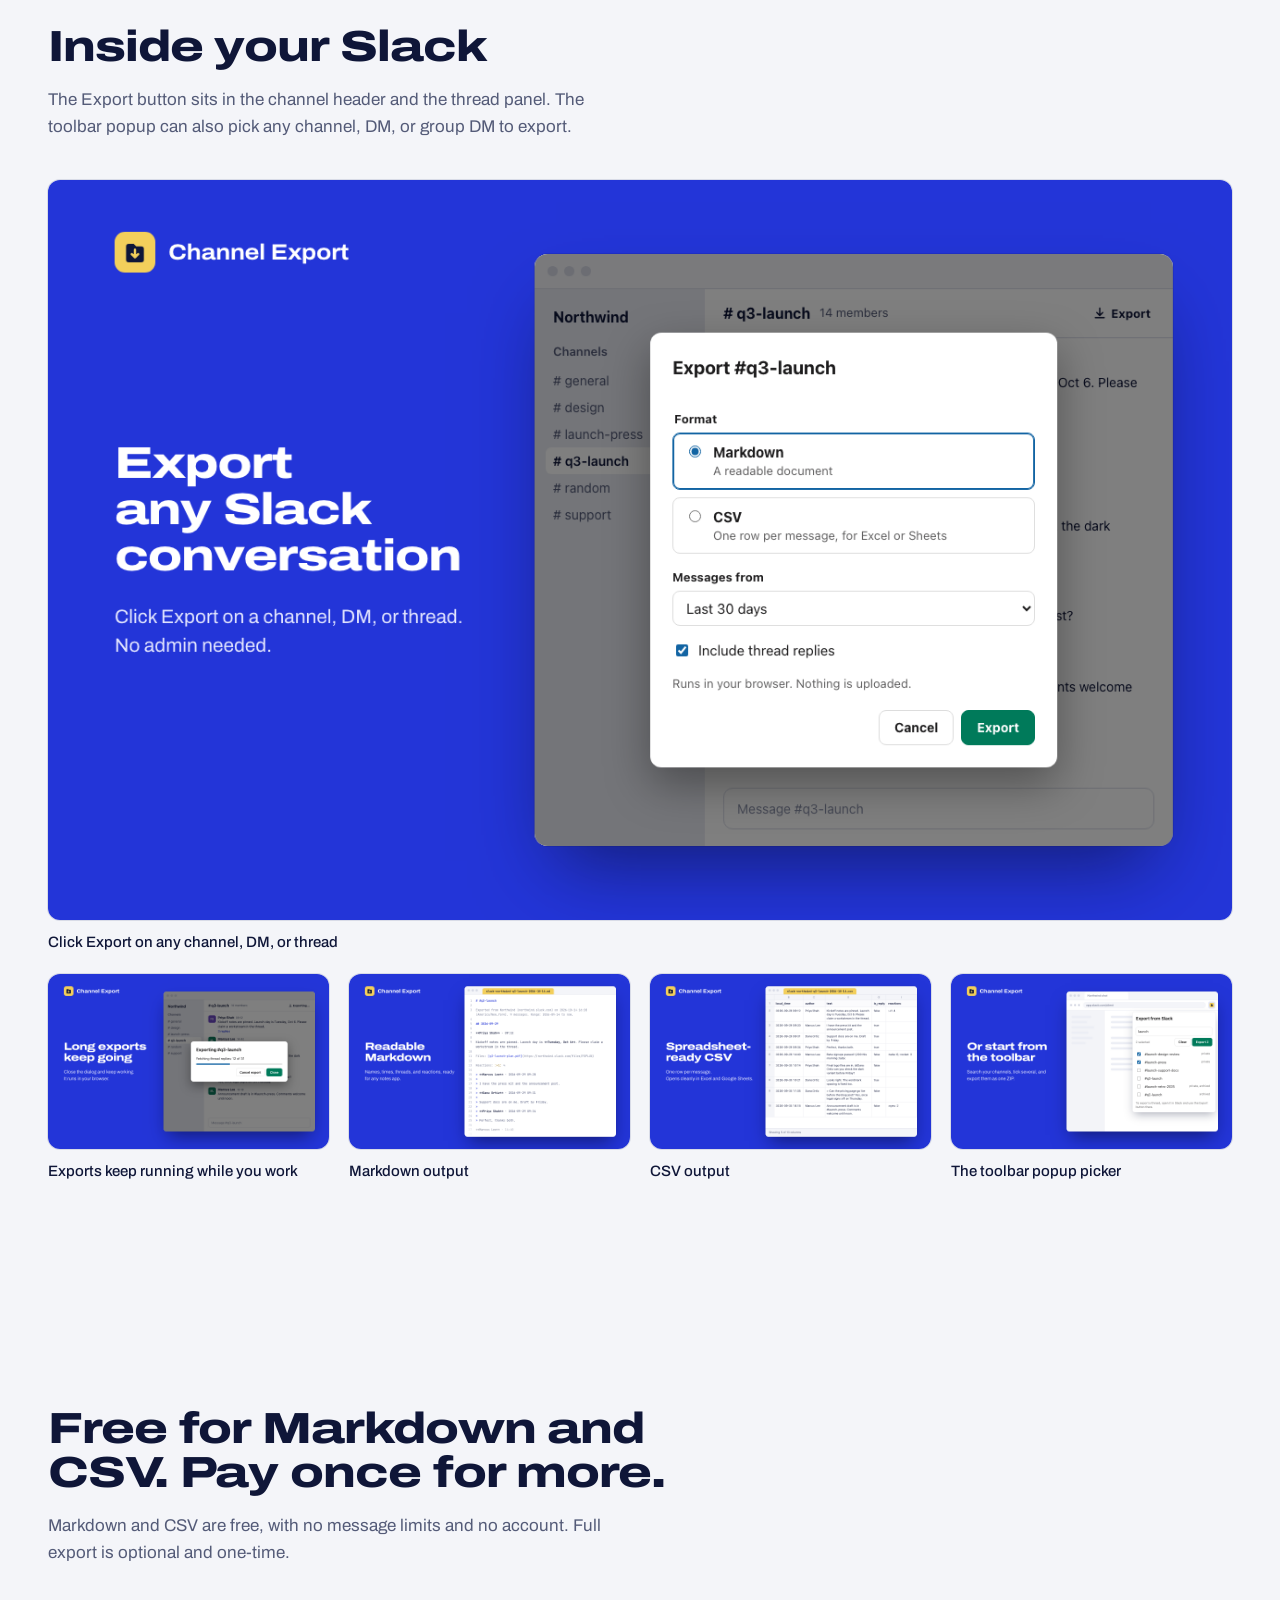
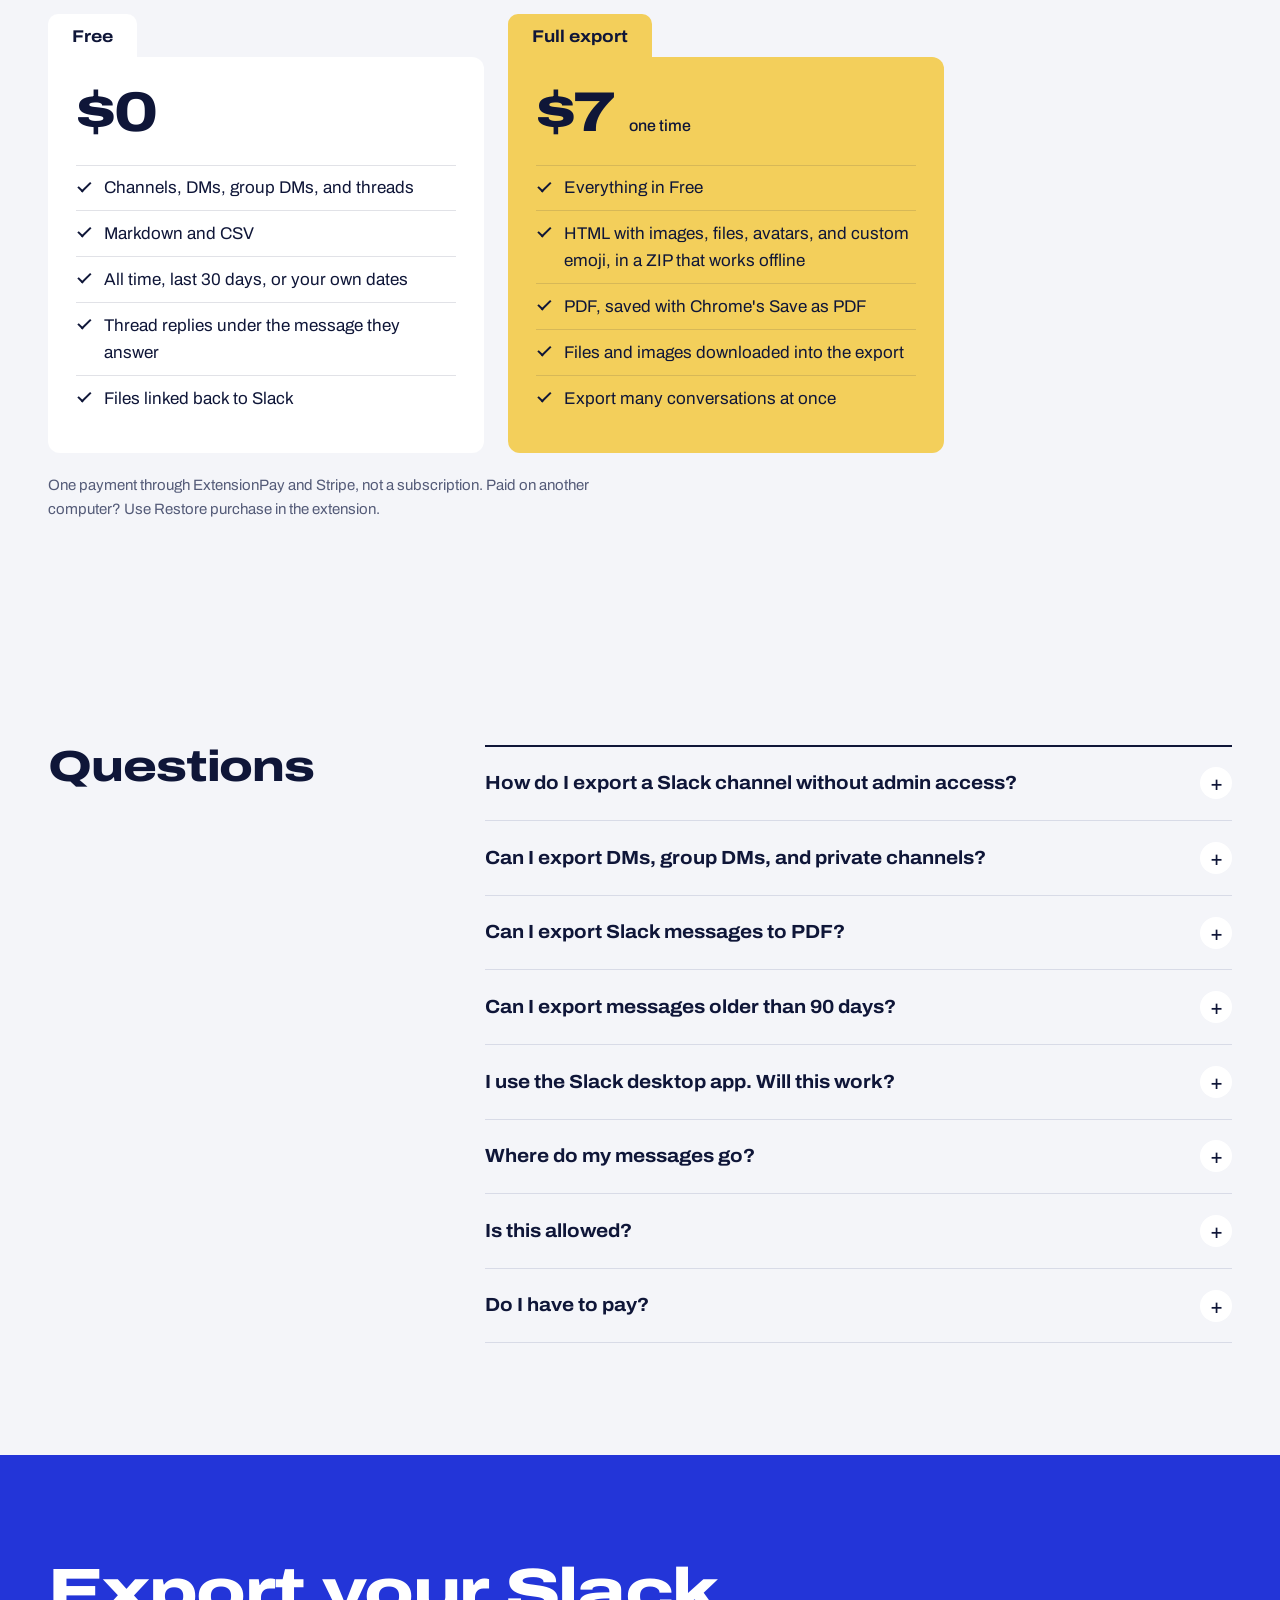
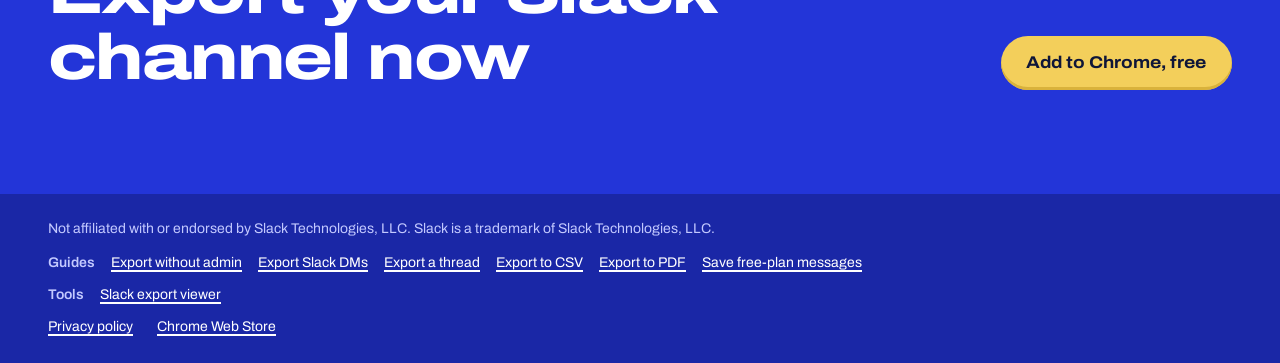
==== commit ead2be26: "site: add a guide for saving free-plan Slack messages Publish /save-slack-messages-free-plan, list i" ====
--- a/index.html
+++ b/index.html
@@ -500,6 +500,7 @@
           <a href="/export-slack-thread">Export a thread</a>
           <a href="/export-slack-channel-to-csv">Export to CSV</a>
           <a href="/export-slack-to-pdf">Export to PDF</a>
+          <a href="/save-slack-messages-free-plan">Save free-plan messages</a>
         </nav>
         <nav class="footer-guides" aria-label="Tools">
           <span class="footer-label">Tools</span>
--- a/styles.css
+++ b/styles.css
@@ -1033,6 +1033,14 @@
   margin-top: 0.875rem;
 }
 
+.guide-copy h2:not(:first-child) {
+  margin-top: 2.75rem;
+}
+
+.guide-copy h2 + .prose {
+  margin-top: 1.35rem;
+}
+
 .section-guides {
   padding-block: 0 clamp(3rem, 6vw, 4.5rem);
 }
